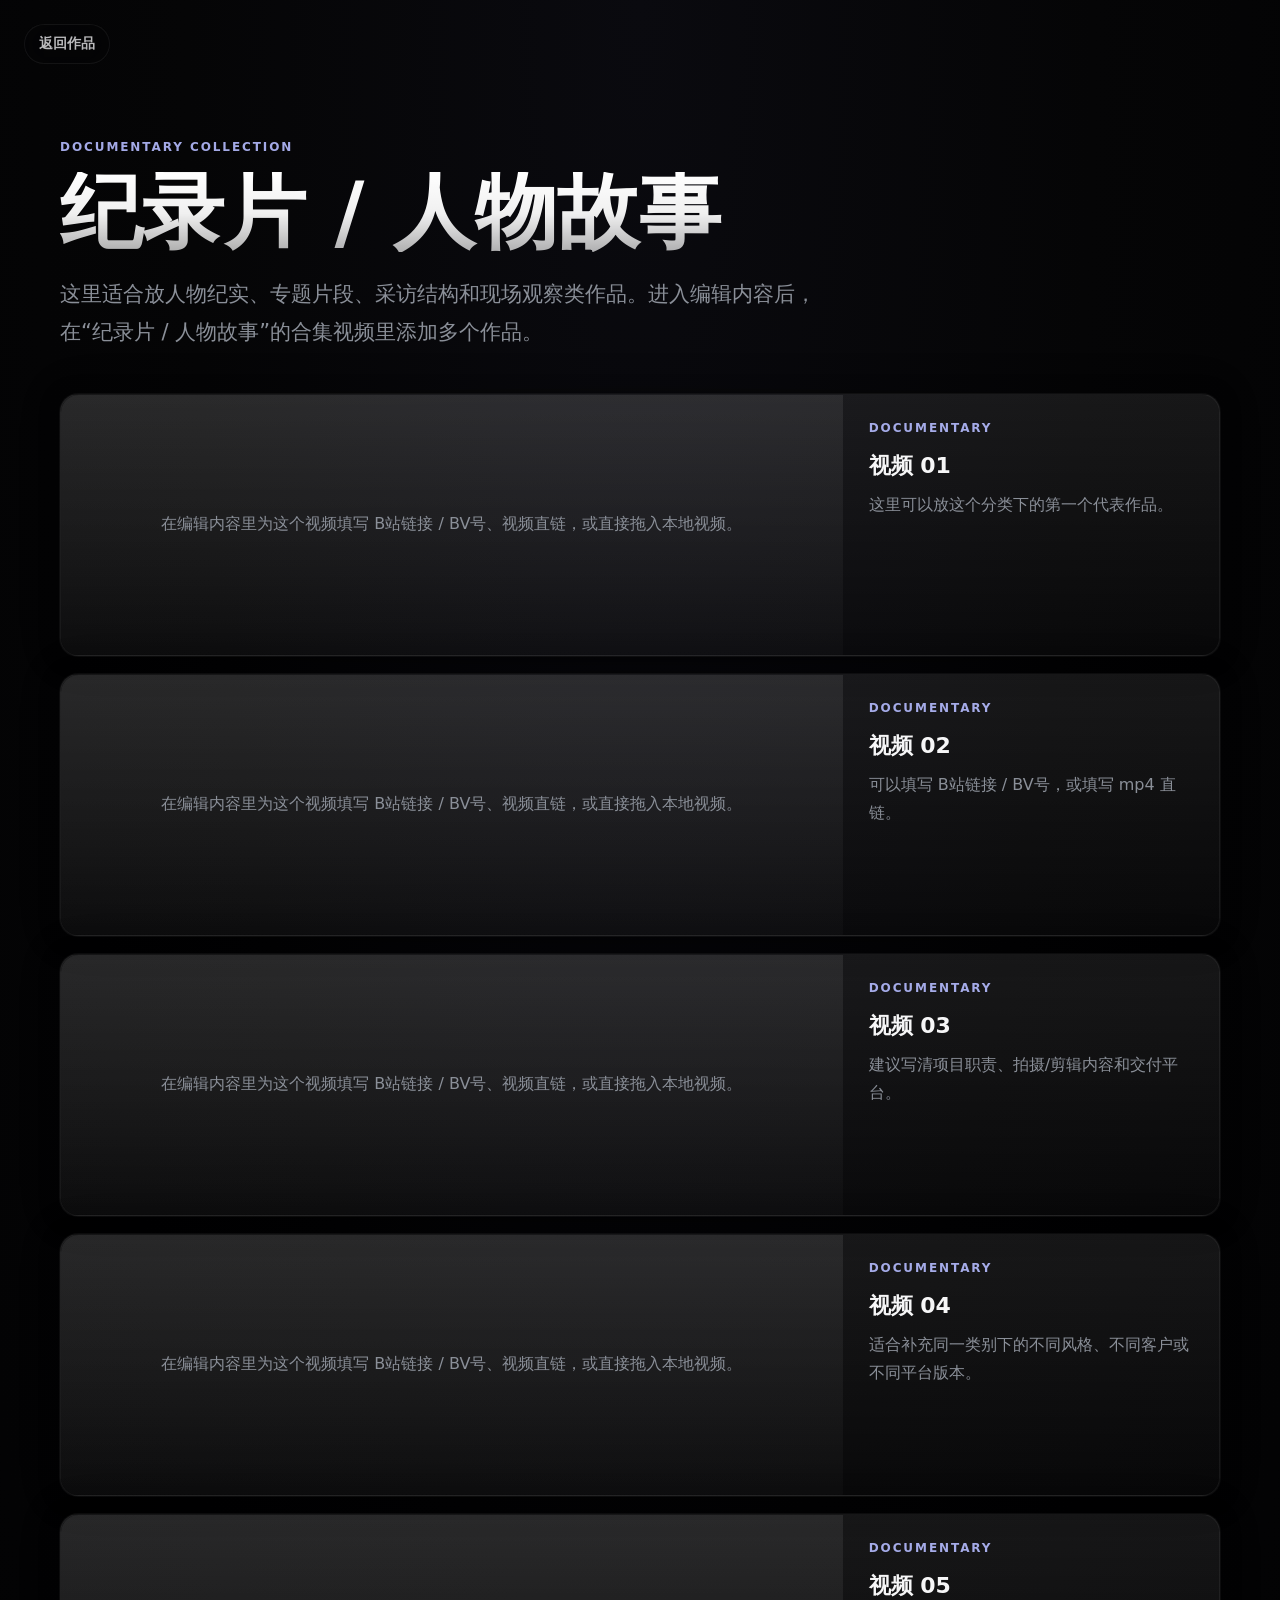
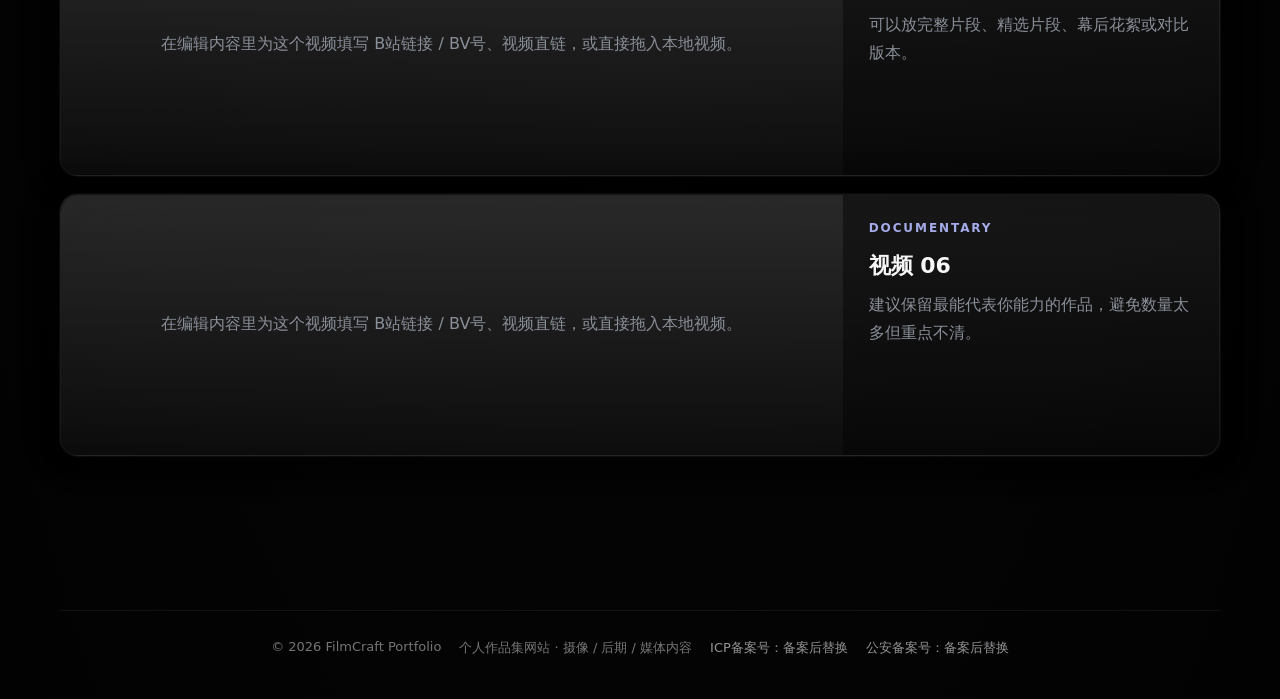
==== projects/documentary.html @ 4ff539c5 "Prepare portfolio for GitHub Pages" ====
<!doctype html>
<html lang="zh-CN">
  <head>
    <meta charset="UTF-8" />
    <meta name="viewport" content="width=device-width, initial-scale=1.0" />
    <title>纪录片 / 人物故事 | FilmCraft Portfolio</title>
    <link rel="stylesheet" href="../styles.css" />
  </head>
  <body>
    <main class="project-page" data-collection-index="1">
      <a class="back-link" href="../index.html#work">返回作品</a>
      <section class="section project-collection">
        <p class="eyebrow">Documentary Collection</p>
        <h1><span class="title-line">纪录片 / 人物故事</span></h1>
        <p class="collection-lead">这里适合放人物纪实、专题片段、采访结构和现场观察类作品。进入编辑内容后，在“纪录片 / 人物故事”的合集视频里添加多个作品。</p>
        <div class="collection-video-list" data-collection-videos></div>
      </section>
    </main>
    <footer class="footer site-footer">
      <span>&copy; 2026 FilmCraft Portfolio</span>
      <span>个人作品集网站 · 摄像 / 后期 / 媒体内容</span>
      <a href="https://beian.miit.gov.cn/" target="_blank" rel="noopener">ICP备案号：备案后替换</a>
      <a href="https://beian.mps.gov.cn/" target="_blank" rel="noopener">公安备案号：备案后替换</a>
    </footer>
    <script src="../script.js"></script>
  </body>
</html>
---- styles.css ----
:root {
  --bg-deep: #020203;
  --bg-base: #050506;
  --bg-elevated: #0a0a0c;
  --surface: rgba(255, 255, 255, 0.05);
  --surface-hover: rgba(255, 255, 255, 0.08);
  --fg: #ededf0;
  --muted: #8a8f98;
  --subtle: rgba(255, 255, 255, 0.62);
  --accent: #5e6ad2;
  --accent-bright: #6872d9;
  --accent-glow: rgba(94, 106, 210, 0.3);
  --border: rgba(255, 255, 255, 0.06);
  --border-hover: rgba(255, 255, 255, 0.1);
  --ease-out: cubic-bezier(0.16, 1, 0.3, 1);
  color-scheme: dark;
}

* {
  box-sizing: border-box;
}

html {
  scroll-behavior: smooth;
}

body {
  min-height: 100vh;
  margin: 0;
  overflow-x: hidden;
  background: radial-gradient(ellipse at top, #0a0a0f 0%, var(--bg-base) 50%, var(--bg-deep) 100%);
  color: var(--fg);
  font-family: Inter, "Noto Sans SC", system-ui, -apple-system, BlinkMacSystemFont, sans-serif;
}

a {
  color: inherit;
  text-decoration: none;
}

button,
a {
  -webkit-tap-highlight-color: transparent;
}

:focus-visible {
  outline: 2px solid rgba(94, 106, 210, 0.78);
  outline-offset: 4px;
}

.site-bg {
  position: fixed;
  inset: 0;
  z-index: -3;
  overflow: hidden;
  pointer-events: none;
}

.ambient {
  position: absolute;
  border-radius: 999px;
  filter: blur(130px);
  opacity: 0.72;
  animation: float 9s ease-in-out infinite;
}

.ambient-primary {
  top: -420px;
  left: 50%;
  width: 900px;
  height: 1300px;
  transform: translateX(-50%);
  background: rgba(94, 106, 210, 0.25);
}

.ambient-left {
  top: 20%;
  left: -320px;
  width: 640px;
  height: 820px;
  background: rgba(151, 94, 210, 0.14);
  animation-duration: 10s;
}

.ambient-right {
  top: 18%;
  right: -260px;
  width: 560px;
  height: 760px;
  background: rgba(64, 128, 255, 0.12);
  animation-delay: -3s;
}

.ambient-bottom {
  right: 14%;
  bottom: -340px;
  width: 720px;
  height: 540px;
  background: rgba(94, 106, 210, 0.1);
  animation-duration: 8s;
}

.grid-overlay {
  position: absolute;
  inset: 0;
  background-image:
    linear-gradient(rgba(255, 255, 255, 0.05) 1px, transparent 1px),
    linear-gradient(90deg, rgba(255, 255, 255, 0.05) 1px, transparent 1px);
  background-size: 64px 64px;
  opacity: 0.025;
}

.noise-overlay {
  position: absolute;
  inset: 0;
  opacity: 0.04;
  background-image: url("data:image/svg+xml,%3Csvg viewBox='0 0 120 120' xmlns='http://www.w3.org/2000/svg'%3E%3Cfilter id='n'%3E%3CfeTurbulence type='fractalNoise' baseFrequency='.9' numOctaves='3' stitchTiles='stitch'/%3E%3C/filter%3E%3Crect width='120' height='120' filter='url(%23n)' opacity='.5'/%3E%3C/svg%3E");
}

.nav-shell {
  position: sticky;
  top: 0;
  z-index: 20;
  border-bottom: 1px solid rgba(255, 255, 255, 0.06);
  background: rgba(5, 5, 6, 0.72);
  backdrop-filter: blur(22px);
}

.nav {
  display: flex;
  align-items: center;
  justify-content: space-between;
  width: min(1160px, calc(100% - 40px));
  height: 72px;
  margin: 0 auto;
}

.brand,
.nav-links {
  display: flex;
  align-items: center;
}

.brand {
  gap: 10px;
  font-weight: 700;
  letter-spacing: 0;
  overflow-wrap: break-word;
}

.brand-mark {
  width: 22px;
  height: 22px;
  border-radius: 7px;
  background:
    linear-gradient(135deg, rgba(255, 255, 255, 0.95), rgba(255, 255, 255, 0.2)),
    radial-gradient(circle at 70% 30%, var(--accent), transparent 55%);
  box-shadow: 0 0 24px rgba(94, 106, 210, 0.55), inset 0 1px 0 rgba(255, 255, 255, 0.45);
}

.nav-links {
  gap: 4px;
}

.nav-links a {
  border-radius: 8px;
  padding: 9px 13px;
  color: var(--subtle);
  font-size: 14px;
  transition: color 220ms var(--ease-out), background 220ms var(--ease-out);
}

.nav-links a:hover {
  background: rgba(255, 255, 255, 0.05);
  color: var(--fg);
}

.nav-links .nav-cta {
  margin-left: 8px;
  background: rgba(255, 255, 255, 0.07);
  box-shadow: inset 0 1px 0 rgba(255, 255, 255, 0.08);
  color: var(--fg);
}

.nav-toggle {
  display: none;
  width: 40px;
  height: 40px;
  border: 0;
  border-radius: 10px;
  background: rgba(255, 255, 255, 0.06);
  cursor: pointer;
}

.nav-toggle span {
  display: block;
  width: 18px;
  height: 2px;
  margin: 5px auto;
  border-radius: 99px;
  background: var(--fg);
  transition: transform 220ms var(--ease-out), opacity 220ms var(--ease-out);
}

.nav-toggle.is-open span:first-child {
  transform: translateY(3.5px) rotate(45deg);
}

.nav-toggle.is-open span:last-child {
  transform: translateY(-3.5px) rotate(-45deg);
}

.section {
  width: min(1160px, calc(100% - 40px));
  margin: 0 auto;
  padding: 112px 0;
}

.hero {
  position: relative;
  display: grid;
  grid-template-columns: minmax(0, 0.92fr) minmax(340px, 0.72fr);
  align-items: center;
  min-height: calc(100vh - 72px);
  gap: clamp(34px, 6vw, 78px);
  padding-top: 72px;
}

.hero > * {
  min-width: 0;
}

.eyebrow,
.card-kicker {
  margin: 0 0 18px;
  color: rgba(181, 187, 255, 0.9);
  font-size: 12px;
  font-weight: 700;
  letter-spacing: 0.16em;
  text-transform: uppercase;
}

h1,
h2,
h3,
p {
  margin-top: 0;
}

h1 {
  max-width: 680px;
  margin-bottom: 16px;
  background: linear-gradient(to bottom, #fff, rgba(255, 255, 255, 0.94) 52%, rgba(255, 255, 255, 0.68));
  -webkit-background-clip: text;
  background-clip: text;
  color: transparent;
  font-size: clamp(54px, 6.4vw, 88px);
  font-weight: 700;
  line-height: 0.98;
  letter-spacing: 0;
}

h1 .title-line {
  display: block;
  white-space: nowrap;
}

h1 .title-accent {
  display: block;
  background: linear-gradient(90deg, #8f98ff, #f4f5ff, #6872d9, #8f98ff);
  background-size: 200% 100%;
  -webkit-background-clip: text;
  background-clip: text;
  color: transparent;
  animation: shimmer 6s linear infinite;
}

h2 {
  margin-bottom: 0;
  background: linear-gradient(to bottom, #fff, rgba(255, 255, 255, 0.72));
  -webkit-background-clip: text;
  background-clip: text;
  color: transparent;
  font-size: clamp(34px, 5vw, 58px);
  font-weight: 700;
  line-height: 1.08;
  letter-spacing: 0;
}

h3 {
  margin-bottom: 12px;
  color: #f6f6f7;
  font-size: 22px;
  line-height: 1.2;
  letter-spacing: 0;
}

.hero-lead {
  max-width: 620px;
  margin-bottom: 24px;
  color: var(--muted);
  font-size: clamp(16px, 1.6vw, 18px);
  line-height: 1.85;
}

.hero-profile {
  position: relative;
  grid-column: 1;
  grid-row: 1;
  z-index: 2;
  max-width: 520px;
  border-left: 1px solid rgba(255, 255, 255, 0.16);
  padding: 22px 0 22px 26px;
}

.hero-profile::before {
  position: absolute;
  top: 0;
  left: -1px;
  width: 1px;
  height: 92px;
  background: linear-gradient(to bottom, rgba(255, 191, 132, 0.8), rgba(94, 106, 210, 0));
  content: "";
}

.role-line {
  max-width: 460px;
  margin-bottom: 24px;
  color: rgba(237, 237, 240, 0.7);
  font-size: clamp(17px, 1.55vw, 21px);
  font-weight: 500;
  line-height: 1.55;
}

.profile-meta {
  display: grid;
  max-width: 500px;
  margin-bottom: 26px;
  border-top: 1px solid rgba(255, 255, 255, 0.07);
  border-bottom: 1px solid rgba(255, 255, 255, 0.07);
  background: linear-gradient(90deg, rgba(5, 5, 6, 0.34), rgba(5, 5, 6, 0.06));
  backdrop-filter: blur(10px);
}

.profile-meta span {
  display: grid;
  grid-template-columns: 76px minmax(0, 1fr);
  gap: 16px;
  padding: 11px 0;
  color: rgba(237, 237, 240, 0.72);
  font-size: 13px;
  line-height: 1.55;
}

.profile-meta strong {
  color: rgba(255, 255, 255, 0.92);
  font-weight: 700;
}

.profile-meta span + span {
  border-top: 1px solid rgba(255, 255, 255, 0.045);
}

.hero-actions,
.contact-actions {
  display: flex;
  flex-wrap: wrap;
  gap: 14px;
}

.button {
  display: inline-flex;
  align-items: center;
  justify-content: center;
  min-height: 46px;
  border-radius: 8px;
  padding: 0 18px;
  font-weight: 700;
  transition: transform 220ms var(--ease-out), background 220ms var(--ease-out), box-shadow 220ms var(--ease-out);
}

.button:hover {
  transform: translateY(-2px);
}

.button:active {
  transform: scale(0.98);
}

.button-primary {
  background: var(--accent);
  color: #fff;
  box-shadow:
    0 0 0 1px rgba(94, 106, 210, 0.5),
    0 4px 12px rgba(94, 106, 210, 0.3),
    inset 0 1px 0 rgba(255, 255, 255, 0.22);
}

.button-primary:hover {
  background: var(--accent-bright);
  box-shadow:
    0 0 0 1px rgba(94, 106, 210, 0.6),
    0 8px 22px rgba(94, 106, 210, 0.4),
    inset 0 1px 0 rgba(255, 255, 255, 0.24);
}

.button-secondary {
  background: rgba(255, 255, 255, 0.055);
  color: var(--fg);
  box-shadow:
    0 0 0 1px rgba(255, 255, 255, 0.07),
    inset 0 1px 0 rgba(255, 255, 255, 0.08);
}

.button-secondary:hover {
  background: rgba(255, 255, 255, 0.085);
}

.hero-photo-bg {
  position: relative;
  grid-column: 2;
  grid-row: 1;
  z-index: 1;
  width: min(100%, 500px);
  justify-self: end;
  opacity: 1;
}

.hero-photo-bg::before {
  position: absolute;
  inset: -14%;
  z-index: -1;
  background:
    radial-gradient(circle at 64% 32%, rgba(255, 190, 126, 0.18), transparent 25%),
    radial-gradient(circle at 42% 68%, rgba(94, 106, 210, 0.18), transparent 30%);
  content: "";
  filter: blur(14px);
}

.hero-photo-bg::after {
  position: absolute;
  inset: 14px;
  z-index: 2;
  border: 1px solid rgba(255, 255, 255, 0.08);
  border-radius: 18px;
  background: linear-gradient(180deg, rgba(255, 255, 255, 0.055), transparent 36%, rgba(0, 0, 0, 0.16));
  opacity: 0.7;
  content: "";
  pointer-events: none;
}

.hero-photo-placeholder {
  position: relative;
  aspect-ratio: 4 / 5;
  overflow: hidden;
  border: 1px solid rgba(255, 255, 255, 0.065);
  border-radius: 24px;
  background: #060607;
  filter: saturate(0.9) contrast(1.06) brightness(0.88);
  box-shadow:
    0 0 0 1px rgba(255, 255, 255, 0.035),
    0 28px 80px rgba(0, 0, 0, 0.48),
    0 0 70px rgba(94, 106, 210, 0.08);
}

.hero-photo-placeholder img {
  width: 100%;
  height: 100%;
  object-fit: cover;
  object-position: 56% 42%;
  transform: scale(1.04);
}

.hero-photo-placeholder::after {
  position: absolute;
  inset: 0;
  background:
    linear-gradient(180deg, rgba(2, 2, 3, 0.06), transparent 42%, rgba(2, 2, 3, 0.52)),
    linear-gradient(90deg, rgba(2, 2, 3, 0.34), transparent 26%, transparent 72%, rgba(2, 2, 3, 0.22)),
    radial-gradient(circle at 68% 20%, rgba(255, 190, 126, 0.16), transparent 17%);
  content: "";
  pointer-events: none;
}

.spotlight-card {
  position: relative;
  overflow: hidden;
  border: 1px solid var(--border);
  background: linear-gradient(to bottom, rgba(255, 255, 255, 0.08), rgba(255, 255, 255, 0.02));
  box-shadow:
    0 0 0 1px rgba(255, 255, 255, 0.045),
    0 2px 20px rgba(0, 0, 0, 0.4),
    0 0 40px rgba(0, 0, 0, 0.22);
  transition: transform 260ms var(--ease-out), border-color 260ms var(--ease-out), box-shadow 260ms var(--ease-out);
}

.spotlight-card::before {
  position: absolute;
  inset: 0;
  z-index: 1;
  background: radial-gradient(300px circle at var(--mx, 50%) var(--my, 50%), rgba(94, 106, 210, 0.15), transparent 58%);
  content: "";
  opacity: 0;
  transition: opacity 220ms var(--ease-out);
  pointer-events: none;
}

.spotlight-card:hover {
  border-color: var(--border-hover);
  box-shadow:
    0 0 0 1px rgba(255, 255, 255, 0.08),
    0 8px 40px rgba(0, 0, 0, 0.5),
    0 0 80px rgba(94, 106, 210, 0.1);
  transform: translateY(-4px);
}

.spotlight-card:hover::before {
  opacity: 1;
}

.intro-band {
  border-top: 1px solid var(--border);
  border-bottom: 1px solid var(--border);
  padding: 44px 0;
}

.intro-band p {
  max-width: 980px;
  margin: 0 auto;
  color: rgba(237, 237, 240, 0.84);
  font-size: clamp(18px, 3vw, 28px);
  line-height: 1.55;
  text-align: center;
}

.section-heading {
  max-width: 720px;
  margin-bottom: 34px;
}

.section-lead {
  max-width: 680px;
  margin: 18px 0 0;
  color: var(--muted);
  font-size: 16px;
  line-height: 1.75;
}

.video-grid {
  display: grid;
  grid-template-columns: repeat(2, minmax(0, 1fr));
  gap: 18px;
  align-items: start;
}

.video-card,
.skill-card,
.resume-card,
.tool-card,
.contact-card {
  border-radius: 16px;
}

.video-card {
  position: relative;
  display: block;
  flex-direction: column;
  grid-column: auto;
  aspect-ratio: 16 / 9;
  min-height: 0;
  isolation: isolate;
  overflow: hidden;
  border-radius: 14px;
}

.video-large {
  grid-column: auto;
  min-height: 0;
}

.video-large .video-window {
  min-height: 0;
}

.video-wide {
  grid-column: auto;
  min-height: 0;
}

.video-window {
  position: absolute;
  inset: 0;
  z-index: 1;
  display: block;
  width: 100%;
  height: 100%;
  min-height: 0;
  flex: 1;
  overflow: hidden;
  border: 0;
  border-radius: inherit;
  background-color: #050506;
  background-position: center;
  background-size: cover;
  cursor: pointer;
}

.video-window.has-cover {
  background-position: center center !important;
  background-repeat: no-repeat !important;
  background-size: contain !important;
}

.cover-image {
  position: absolute;
  inset: 0;
  z-index: 0;
  width: 100%;
  height: 100%;
  pointer-events: none;
  transform-origin: center;
  transition: transform 180ms var(--ease-out), object-position 180ms var(--ease-out);
}

.video-window::before {
  position: absolute;
  inset: 0;
  z-index: 2;
  border: 1px solid rgba(255, 255, 255, 0.08);
  border-radius: inherit;
  background:
    linear-gradient(180deg, rgba(255, 255, 255, 0.13), transparent 22%);
  content: "";
  opacity: 0.54;
  pointer-events: none;
  transition: opacity 240ms var(--ease-out), transform 240ms var(--ease-out);
}

.video-window:focus-visible {
  outline: 2px solid rgba(94, 106, 210, 0.78);
  outline-offset: -4px;
}

.video-wide .video-window {
  min-width: 0;
  min-height: 0;
  border-radius: 15px;
}

.video-window video {
  position: absolute;
  inset: 0;
  z-index: 1;
  width: 100%;
  height: 100%;
  object-fit: cover;
  opacity: 0;
  transition: opacity 260ms var(--ease-out), transform 400ms var(--ease-out);
}

.card-bili {
  position: absolute;
  inset: 0;
  z-index: 1;
  width: 100%;
  height: 100%;
  border: 0;
  background: #020203;
  pointer-events: none;
}

.video-window.has-bili::after {
  background:
    linear-gradient(180deg, rgba(0, 0, 0, 0.04) 0%, rgba(0, 0, 0, 0.26) 44%, rgba(0, 0, 0, 0.78) 100%),
    radial-gradient(circle at 52% 42%, rgba(255, 255, 255, 0.1), transparent 22%);
}

.video-card.is-playing .video-window video,
.video-card:hover .video-window video {
  opacity: 1;
}

.video-card:hover .video-window video {
  transform: scale(1.02);
}

.video-window::after {
  position: absolute;
  inset: 0;
  background:
    radial-gradient(circle at 50% 50%, transparent 0 48%, rgba(2, 2, 3, 0.38) 100%),
    linear-gradient(180deg, rgba(0, 0, 0, 0.03) 0%, rgba(0, 0, 0, 0.18) 42%, rgba(0, 0, 0, 0.82) 100%),
    radial-gradient(circle at 50% 36%, rgba(255, 255, 255, 0.12), transparent 24%);
  content: "";
  pointer-events: none;
}

.cover-layer {
  position: absolute;
  inset: 0;
  z-index: 2;
  background:
    linear-gradient(135deg, rgba(255, 255, 255, 0.08) 0 1px, transparent 1px 18%),
    radial-gradient(circle at 30% 20%, rgba(255, 255, 255, 0.12), transparent 16%),
    linear-gradient(180deg, rgba(2, 2, 3, 0.14), rgba(2, 2, 3, 0.08) 45%, rgba(2, 2, 3, 0.34));
  opacity: 0.58;
  mix-blend-mode: screen;
  pointer-events: none;
  transition: opacity 260ms var(--ease-out);
}

.cover-layer::before {
  position: absolute;
  top: 50%;
  left: 50%;
  width: 58px;
  height: 58px;
  border: 1px solid rgba(255, 255, 255, 0.18);
  border-radius: 999px;
  background:
    linear-gradient(180deg, rgba(255, 255, 255, 0.12), rgba(255, 255, 255, 0.035)),
    rgba(0, 0, 0, 0.2);
  box-shadow:
    0 0 0 1px rgba(0, 0, 0, 0.28),
    0 18px 52px rgba(0, 0, 0, 0.34);
  content: "";
  transform: translate(-50%, -50%);
}

.cover-layer::after {
  position: absolute;
  top: 50%;
  left: 50%;
  width: 0;
  height: 0;
  border-top: 10px solid transparent;
  border-bottom: 10px solid transparent;
  border-left: 16px solid rgba(255, 255, 255, 0.86);
  content: "";
  transform: translate(-36%, -50%);
}

.video-card:hover .cover-layer,
.video-card.is-playing .cover-layer,
.video-window.has-bili .cover-layer {
  opacity: 0.28;
}

.video-card:hover .video-window::before {
  opacity: 0.9;
  transform: scale(0.992);
}

.play-badge,
.frame-label,
.window-cta {
  position: absolute;
  z-index: 3;
  border-radius: 999px;
  background: rgba(0, 0, 0, 0.38);
  color: rgba(255, 255, 255, 0.82);
  font-size: 12px;
  font-weight: 700;
}

.play-badge {
  top: 18px;
  left: 18px;
  padding: 7px 10px;
  background: rgba(5, 5, 6, 0.46);
  color: rgba(255, 255, 255, 0.72);
  box-shadow: 0 0 0 1px rgba(255, 255, 255, 0.09);
  backdrop-filter: blur(14px);
}

.frame-label {
  display: none;
  top: 18px;
  right: 18px;
  padding: 8px 11px;
  color: rgba(237, 237, 240, 0.68);
  font-family: ui-monospace, SFMono-Regular, Menlo, Consolas, monospace;
  font-size: 11px;
  letter-spacing: 0.04em;
  box-shadow: 0 0 0 1px rgba(255, 255, 255, 0.08);
}

.window-cta {
  right: 18px;
  bottom: 18px;
  padding: 8px 12px;
  background: rgba(94, 106, 210, 0.72);
  color: #fff;
  opacity: 0;
  transform: translateY(8px);
  box-shadow:
    0 0 0 1px rgba(255, 255, 255, 0.12),
    0 10px 28px rgba(94, 106, 210, 0.28);
  transition: opacity 220ms var(--ease-out), transform 220ms var(--ease-out), background 220ms var(--ease-out);
}

.video-card:hover .window-cta,
.video-window:focus-visible .window-cta {
  opacity: 1;
  transform: translateY(0);
}

.video-card:hover .play-badge {
  background: rgba(94, 106, 210, 0.72);
  color: #fff;
}

.poster-1 {
  background:
    linear-gradient(135deg, transparent 0 46%, rgba(255, 255, 255, 0.08) 46% 47%, transparent 47%),
    radial-gradient(circle at 70% 25%, rgba(255, 255, 255, 0.48), transparent 9%),
    radial-gradient(circle at 54% 46%, rgba(94, 106, 210, 0.55), transparent 22%),
    linear-gradient(135deg, #1a1b24, #060607 60%, #222035);
}

.poster-2 {
  background:
    linear-gradient(90deg, rgba(255, 255, 255, 0.11) 0 1px, transparent 1px 20%),
    radial-gradient(circle at 46% 26%, rgba(255, 255, 255, 0.38), transparent 14%),
    linear-gradient(145deg, #0d0e12, #1c1530);
}

.poster-3 {
  background:
    radial-gradient(circle at 50% 30%, rgba(237, 237, 240, 0.32), transparent 13%),
    linear-gradient(120deg, rgba(94, 106, 210, 0.38), transparent 46%),
    linear-gradient(145deg, #14141a, #070708);
}

.poster-4 {
  background:
    repeating-linear-gradient(90deg, rgba(255, 255, 255, 0.11) 0 1px, transparent 1px 34px),
    radial-gradient(circle at 72% 42%, rgba(94, 106, 210, 0.38), transparent 18%),
    linear-gradient(120deg, #101118, #08080a);
}

.poster-5 {
  background:
    radial-gradient(circle at 32% 30%, rgba(237, 237, 240, 0.24), transparent 13%),
    radial-gradient(circle at 72% 52%, rgba(94, 106, 210, 0.36), transparent 18%),
    linear-gradient(120deg, #161824, #070708);
}

.poster-6 {
  background:
    linear-gradient(90deg, rgba(255, 255, 255, 0.09) 0 1px, transparent 1px 28%),
    radial-gradient(circle at 38% 38%, rgba(255, 255, 255, 0.2), transparent 14%),
    linear-gradient(145deg, #101018, #18122a);
}

.card-content {
  position: absolute;
  right: 0;
  bottom: 0;
  left: 0;
  z-index: 4;
  display: grid;
  grid-template-columns: minmax(0, 1fr) auto;
  align-items: end;
  gap: 8px 14px;
  padding: 20px;
  pointer-events: none;
}

.video-card .card-content {
  background:
    linear-gradient(180deg, transparent, rgba(2, 2, 3, 0.5) 34%, rgba(2, 2, 3, 0.9)),
    radial-gradient(circle at 16% 100%, rgba(94, 106, 210, 0.12), transparent 36%);
}

.category-link {
  display: inline-flex;
  align-items: center;
  justify-content: center;
  grid-column: 2;
  grid-row: 2 / span 2;
  align-self: end;
  width: fit-content;
  min-height: 38px;
  margin: 0;
  border: 1px solid rgba(137, 146, 255, 0.58);
  border-radius: 12px;
  padding: 0 14px;
  background:
    linear-gradient(180deg, rgba(116, 126, 232, 0.96), rgba(94, 106, 210, 0.82)),
    rgba(94, 106, 210, 0.9);
  color: #fff;
  font-size: 12px;
  font-weight: 700;
  pointer-events: auto;
  box-shadow:
    0 0 0 1px rgba(255, 255, 255, 0.1),
    0 12px 30px rgba(94, 106, 210, 0.3),
    inset 0 1px 0 rgba(255, 255, 255, 0.18);
  transition: transform 220ms var(--ease-out), background 220ms var(--ease-out), border-color 220ms var(--ease-out), box-shadow 220ms var(--ease-out);
}

.category-link::after {
  margin-left: 10px;
  content: "→";
  font-size: 15px;
  transition: transform 220ms var(--ease-out);
}

.category-link:hover {
  border-color: rgba(190, 196, 255, 0.78);
  background:
    linear-gradient(180deg, rgba(126, 136, 246, 1), rgba(104, 114, 217, 0.94)),
    rgba(104, 114, 217, 0.95);
  box-shadow:
    0 0 0 1px rgba(255, 255, 255, 0.12),
    0 16px 38px rgba(94, 106, 210, 0.42),
    0 0 34px rgba(94, 106, 210, 0.28),
    inset 0 1px 0 rgba(255, 255, 255, 0.22);
  transform: translateY(-3px);
}

.category-link:hover::after {
  transform: translateX(3px);
}

.card-content p:not(.card-kicker),
.skill-card p,
.process-step p,
.contact-card p,
.resume-card p {
  color: var(--muted);
  line-height: 1.75;
}

.video-card .card-kicker {
  grid-column: 1 / -1;
  margin-bottom: 6px;
  opacity: 0.74;
}

.video-card h3 {
  grid-column: 1;
  margin-bottom: 8px;
  font-size: clamp(18px, 1.9vw, 27px);
}

.video-card .card-content p:last-child {
  grid-column: 1;
  margin-bottom: 0;
  max-width: 620px;
  font-size: 12px;
  line-height: 1.5;
}

.video-card:not(.video-large) .card-content p:last-child {
  display: -webkit-box;
  overflow: hidden;
  -webkit-box-orient: vertical;
  -webkit-line-clamp: 1;
}

.video-large .card-content p:last-child,
.video-wide .card-content p:last-child {
  -webkit-line-clamp: 2;
}

.skill-grid {
  display: grid;
  grid-template-columns: repeat(4, 1fr);
  gap: 16px;
}

.skill-card {
  padding: 26px;
}

.icon {
  display: inline-flex;
  align-items: center;
  justify-content: center;
  width: 42px;
  height: 42px;
  margin-bottom: 22px;
  border: 1px solid rgba(255, 255, 255, 0.1);
  border-radius: 12px;
  background: rgba(255, 255, 255, 0.05);
  color: #c8cdff;
  font-size: 24px;
  box-shadow: inset 0 1px 0 rgba(255, 255, 255, 0.08);
}

.process {
  border-top: 1px solid var(--border);
  border-bottom: 1px solid var(--border);
}

.process-line {
  display: grid;
  grid-template-columns: repeat(4, 1fr);
  gap: 16px;
}

.process-step {
  position: relative;
  padding: 24px 0 0;
}

.process-step::before {
  position: absolute;
  top: 0;
  left: 0;
  width: 100%;
  height: 1px;
  background: linear-gradient(90deg, rgba(94, 106, 210, 0.85), rgba(255, 255, 255, 0.08));
  content: "";
}

.process-step span {
  display: block;
  margin-bottom: 20px;
  color: rgba(143, 152, 255, 0.9);
  font-family: ui-monospace, SFMono-Regular, Menlo, Consolas, monospace;
  font-size: 12px;
}

.experience-grid {
  display: grid;
  grid-template-columns: 1.2fr 0.8fr;
  gap: 16px;
}

.resume-card,
.tool-card,
.contact-card {
  padding: 30px;
}

.experience-list {
  display: grid;
  gap: 14px;
}

.experience-item {
  display: grid;
  grid-template-columns: 112px minmax(0, 1fr);
  gap: 18px;
  border: 1px solid rgba(255, 255, 255, 0.06);
  border-radius: 12px;
  padding: 16px;
  background:
    linear-gradient(135deg, rgba(255, 255, 255, 0.055), rgba(255, 255, 255, 0.018)),
    radial-gradient(circle at 18% 0%, rgba(94, 106, 210, 0.12), transparent 34%);
}

.experience-time {
  padding-top: 2px;
  color: #c8cdff;
  font-family: ui-monospace, SFMono-Regular, Menlo, Consolas, monospace;
  font-size: 12px;
  font-weight: 700;
  line-height: 1.45;
}

.experience-detail {
  min-width: 0;
}

.experience-head {
  display: flex;
  flex-wrap: wrap;
  align-items: baseline;
  gap: 8px 12px;
  margin-bottom: 8px;
}

.experience-head strong {
  color: rgba(255, 255, 255, 0.94);
  font-size: 17px;
}

.experience-head span {
  color: rgba(237, 237, 240, 0.66);
  font-size: 13px;
}

.experience-detail p {
  margin-bottom: 12px;
  font-size: 14px;
}

.experience-tags {
  display: flex;
  flex-wrap: wrap;
  gap: 8px;
}

.experience-tags span {
  border: 1px solid rgba(255, 255, 255, 0.08);
  border-radius: 999px;
  padding: 5px 9px;
  background: rgba(255, 255, 255, 0.045);
  color: rgba(237, 237, 240, 0.72);
  font-size: 12px;
}

.tool-tags {
  display: flex;
  flex-wrap: wrap;
  gap: 10px;
}

.tool-tags span {
  border: 1px solid rgba(94, 106, 210, 0.3);
  border-radius: 999px;
  padding: 8px 12px;
  background: rgba(94, 106, 210, 0.09);
  color: rgba(237, 237, 240, 0.86);
  font-size: 13px;
}

.contact-section {
  padding-top: 60px;
}

.contact-card {
  max-width: 920px;
  margin: 0 auto;
  text-align: center;
}

.contact-card h2 {
  margin-bottom: 22px;
}

.contact-card p {
  max-width: 700px;
  margin-right: auto;
  margin-bottom: 30px;
  margin-left: auto;
  font-size: 17px;
}

.contact-actions {
  justify-content: center;
}

.footer {
  display: flex;
  flex-wrap: wrap;
  justify-content: center;
  width: min(1160px, calc(100% - 40px));
  margin: 0 auto;
  border-top: 1px solid var(--border);
  padding: 28px 0 42px;
  color: rgba(255, 255, 255, 0.45);
  font-size: 13px;
  gap: 10px 18px;
  text-align: center;
}

.footer a {
  color: rgba(237, 237, 240, 0.62);
  text-decoration: none;
  transition: color 180ms var(--ease-out);
}

.footer a:hover {
  color: var(--fg);
}

.project-page {
  min-height: 100vh;
}

.back-link {
  position: fixed;
  top: 24px;
  left: 24px;
  z-index: 20;
  border: 1px solid var(--border);
  border-radius: 999px;
  padding: 10px 14px;
  background: rgba(5, 5, 6, 0.72);
  color: rgba(237, 237, 240, 0.78);
  font-size: 14px;
  font-weight: 700;
  backdrop-filter: blur(18px);
}

.back-link:hover {
  background: rgba(255, 255, 255, 0.07);
  color: var(--fg);
}

.project-collection {
  padding-top: 140px;
}

.project-collection h1 {
  margin-bottom: 24px;
}

.collection-lead {
  max-width: 760px;
  margin-bottom: 42px;
  color: var(--muted);
  font-size: clamp(17px, 2vw, 21px);
  line-height: 1.8;
}

.collection-player {
  overflow: hidden;
  margin-bottom: 34px;
  border: 1px solid var(--border);
  border-radius: 18px;
  background: linear-gradient(to bottom, rgba(255, 255, 255, 0.08), rgba(255, 255, 255, 0.02));
  box-shadow:
    0 0 0 1px rgba(255, 255, 255, 0.045),
    0 18px 60px rgba(0, 0, 0, 0.42);
}

.collection-player iframe {
  display: block;
  width: 100%;
  aspect-ratio: 16 / 9;
  border: 0;
  background: #020203;
}

.collection-player-empty {
  display: grid;
  min-height: 260px;
  place-items: center;
  padding: 28px;
  color: var(--muted);
  text-align: center;
}

.collection-grid {
  display: grid;
  grid-template-columns: repeat(3, 1fr);
  gap: 16px;
}

.collection-video-list {
  display: grid;
  gap: 18px;
  margin-bottom: 42px;
}

.collection-work {
  display: grid;
  grid-template-columns: minmax(0, 1.35fr) minmax(260px, 0.65fr);
  gap: 0;
  border-radius: 18px;
}

.collection-work .collection-player {
  margin: 0;
  border: 0;
  border-radius: 18px 0 0 18px;
  box-shadow: none;
}

.collection-player video {
  display: block;
  width: 100%;
  aspect-ratio: 16 / 9;
  background: #020203;
  transform-origin: center;
}

.is-vertical-collection .collection-video-list {
  grid-template-columns: repeat(3, minmax(220px, 1fr));
  align-items: start;
  gap: 20px;
}

.is-vertical-collection .collection-work {
  display: flex;
  min-width: 0;
  max-width: 360px;
  flex-direction: column;
  justify-self: center;
}

.is-vertical-collection .collection-work .collection-player {
  width: 100%;
  aspect-ratio: 9 / 16;
  border-radius: 18px 18px 0 0;
}

.is-vertical-collection .collection-player iframe,
.is-vertical-collection .collection-player video {
  width: 100%;
  height: 100%;
  aspect-ratio: 9 / 16;
  object-fit: cover;
}

.is-vertical-collection .collection-work-copy {
  padding: 20px;
}

.collection-work-copy {
  padding: 26px;
}

.collection-work-copy p:not(.card-kicker) {
  color: var(--muted);
  line-height: 1.75;
}

.collection-item {
  padding: 12px;
}

.collection-video {
  min-height: 210px;
  margin-bottom: 20px;
  border-radius: 12px;
  background-size: cover;
}

.collection-item h3,
.collection-item p {
  padding: 0 8px;
}

.collection-item p {
  color: var(--muted);
  line-height: 1.75;
}

.video-modal[hidden] {
  display: none;
}

.video-modal {
  position: fixed;
  inset: 0;
  z-index: 50;
  display: grid;
  place-items: center;
  padding: 24px;
}

.modal-backdrop {
  position: absolute;
  inset: 0;
  border: 0;
  background: rgba(2, 2, 3, 0.78);
  backdrop-filter: blur(18px);
  cursor: pointer;
}

.modal-panel {
  position: relative;
  z-index: 1;
  width: min(1040px, 100%);
  overflow: hidden;
  border: 1px solid var(--border-hover);
  border-radius: 18px;
  background: #050506;
  box-shadow:
    0 0 0 1px rgba(255, 255, 255, 0.06),
    0 30px 120px rgba(0, 0, 0, 0.7),
    0 0 80px rgba(94, 106, 210, 0.12);
}

.modal-panel video {
  display: block;
  width: 100%;
  max-height: 78vh;
  aspect-ratio: 16 / 9;
  background: #020203;
  object-fit: contain;
}

.modal-panel video[hidden] {
  display: none;
}

.modal-bili {
  display: block;
  width: calc(100% + 2px);
  aspect-ratio: 16 / 9;
  border: 0;
  background: #020203;
  transform: translateX(-1px);
}

.modal-bili[hidden] {
  display: none;
}

.modal-close {
  position: absolute;
  top: 12px;
  right: 12px;
  z-index: 2;
  width: 36px;
  height: 36px;
  border: 1px solid rgba(255, 255, 255, 0.12);
  border-radius: 999px;
  background: rgba(0, 0, 0, 0.5);
  color: var(--fg);
  cursor: pointer;
  font-size: 22px;
  line-height: 1;
}

.editor-launcher {
  position: fixed;
  right: 22px;
  bottom: 22px;
  z-index: 40;
  border: 1px solid rgba(94, 106, 210, 0.48);
  border-radius: 999px;
  padding: 12px 16px;
  background:
    linear-gradient(180deg, rgba(94, 106, 210, 0.28), rgba(94, 106, 210, 0.14)),
    rgba(5, 5, 6, 0.88);
  color: var(--fg);
  cursor: pointer;
  font-weight: 700;
  box-shadow:
    0 0 0 1px rgba(255, 255, 255, 0.06),
    0 14px 40px rgba(0, 0, 0, 0.42),
    0 0 40px rgba(94, 106, 210, 0.18);
  backdrop-filter: blur(18px);
}

.editor-modal[hidden] {
  display: none;
}

.editor-modal {
  position: fixed;
  inset: 0;
  z-index: 60;
  display: grid;
  place-items: center;
  padding: 22px;
}

.editor-backdrop {
  position: absolute;
  inset: 0;
  border: 0;
  background: rgba(2, 2, 3, 0.8);
  backdrop-filter: blur(18px);
}

.editor-panel {
  position: relative;
  z-index: 1;
  width: min(980px, 100%);
  max-height: min(86vh, 920px);
  overflow: auto;
  border: 1px solid var(--border-hover);
  border-radius: 18px;
  padding: 26px;
  background:
    radial-gradient(circle at 80% 0%, rgba(94, 106, 210, 0.16), transparent 36%),
    #08080a;
  box-shadow:
    0 0 0 1px rgba(255, 255, 255, 0.06),
    0 30px 120px rgba(0, 0, 0, 0.72);
}

.editor-head {
  display: flex;
  align-items: flex-start;
  justify-content: space-between;
  gap: 18px;
  margin-bottom: 18px;
}

.editor-head h2 {
  font-size: clamp(28px, 4vw, 42px);
}

.editor-form {
  display: grid;
  gap: 18px;
}

.editor-form fieldset {
  display: grid;
  grid-template-columns: repeat(2, minmax(0, 1fr));
  gap: 14px;
  margin: 0;
  border: 1px solid var(--border);
  border-radius: 14px;
  padding: 18px;
}

.editor-form legend {
  padding: 0 8px;
  color: rgba(237, 237, 240, 0.92);
  font-weight: 700;
}

.editor-form label {
  display: grid;
  gap: 8px;
  color: rgba(237, 237, 240, 0.78);
  font-size: 13px;
  font-weight: 700;
}

.editor-form input,
.editor-form textarea,
.editor-form select {
  width: 100%;
  border: 1px solid rgba(255, 255, 255, 0.1);
  border-radius: 9px;
  padding: 11px 12px;
  background: rgba(255, 255, 255, 0.055);
  color: var(--fg);
  font: inherit;
  outline: none;
}

.editor-form textarea {
  resize: vertical;
}

.editor-form input:focus,
.editor-form textarea:focus,
.editor-form select:focus {
  border-color: rgba(94, 106, 210, 0.72);
  box-shadow: 0 0 0 3px rgba(94, 106, 210, 0.18);
}

.full-field,
.editor-projects {
  grid-column: 1 / -1;
}

.editor-projects {
  display: grid;
  gap: 14px;
}

.editor-project {
  display: grid;
  grid-template-columns: repeat(2, minmax(0, 1fr));
  gap: 12px;
  border: 1px solid rgba(255, 255, 255, 0.06);
  border-radius: 12px;
  padding: 14px;
  background: rgba(255, 255, 255, 0.035);
}

.editor-project h3 {
  grid-column: 1 / -1;
  margin: 0;
  font-size: 18px;
}

.editor-collection-slots {
  display: grid;
  gap: 12px;
  border: 1px solid rgba(94, 106, 210, 0.18);
  border-radius: 12px;
  padding: 14px;
  background: rgba(94, 106, 210, 0.045);
}

.editor-collection-slots h4 {
  margin: 0;
  color: var(--fg);
}

.editor-collection-slot {
  display: grid;
  grid-template-columns: repeat(2, minmax(0, 1fr));
  gap: 10px;
  border-top: 1px solid rgba(255, 255, 255, 0.06);
  padding-top: 12px;
}

.editor-collection-slot > strong {
  grid-column: 1 / -1;
  color: rgba(218, 222, 255, 0.94);
}

.media-dropzone,
.video-dropzone {
  display: grid;
  gap: 8px;
  border: 1px dashed rgba(143, 152, 255, 0.45);
  border-radius: 12px;
  padding: 16px;
  background:
    linear-gradient(180deg, rgba(94, 106, 210, 0.1), rgba(255, 255, 255, 0.035)),
    rgba(255, 255, 255, 0.03);
  color: rgba(237, 237, 240, 0.82);
  cursor: pointer;
  transition: border-color 220ms var(--ease-out), background 220ms var(--ease-out), transform 220ms var(--ease-out);
}

.cover-dropzone {
  border-color: rgba(255, 192, 128, 0.44);
  background:
    linear-gradient(180deg, rgba(255, 173, 102, 0.1), rgba(255, 255, 255, 0.035)),
    rgba(255, 255, 255, 0.03);
}

.media-dropzone strong,
.video-dropzone strong {
  color: var(--fg);
}

.media-dropzone span,
.video-dropzone span {
  color: var(--muted);
  font-size: 13px;
  font-weight: 500;
}

.media-dropzone.is-dragover,
.media-dropzone.has-file,
.video-dropzone.is-dragover,
.video-dropzone.has-file {
  border-color: rgba(143, 152, 255, 0.9);
  background:
    linear-gradient(180deg, rgba(94, 106, 210, 0.2), rgba(255, 255, 255, 0.055)),
    rgba(255, 255, 255, 0.05);
  transform: translateY(-1px);
}

.cover-dropzone.is-dragover,
.cover-dropzone.has-file {
  border-color: rgba(255, 205, 150, 0.86);
  background:
    linear-gradient(180deg, rgba(255, 173, 102, 0.19), rgba(255, 255, 255, 0.055)),
    rgba(255, 255, 255, 0.05);
}

.cover-adjuster,
.collection-video-adjuster {
  display: grid;
  grid-template-columns: repeat(4, minmax(0, 1fr));
  gap: 12px;
  border: 1px solid rgba(255, 255, 255, 0.06);
  border-radius: 12px;
  padding: 14px;
  background: rgba(255, 255, 255, 0.028);
}

.cover-preview {
  position: relative;
  grid-column: 1 / -1;
  aspect-ratio: 16 / 9;
  overflow: hidden;
  border: 1px solid rgba(255, 255, 255, 0.08);
  border-radius: 10px;
  background:
    radial-gradient(circle at 50% 50%, rgba(255, 255, 255, 0.08), transparent 32%),
    #050506;
}

.cover-preview span {
  position: absolute;
  inset: 0;
  display: grid;
  place-items: center;
  color: rgba(237, 237, 240, 0.42);
  font-size: 12px;
  pointer-events: none;
}

.cover-preview.has-cover span {
  display: none;
}

.cover-adjuster label,
.collection-video-adjuster label {
  gap: 7px;
}

.cover-adjuster input[type="range"],
.collection-video-adjuster input[type="range"] {
  padding: 0;
  accent-color: #6872d9;
}

.editor-actions {
  display: flex;
  flex-wrap: wrap;
  gap: 12px;
}

.editor-note {
  margin: 0;
  color: var(--muted);
  font-size: 13px;
  line-height: 1.6;
}

.editor-status {
  min-height: 20px;
  margin: 0;
  color: rgba(181, 187, 255, 0.92);
  font-size: 13px;
  font-weight: 700;
}

.editor-status.is-error {
  color: #ff9a9a;
}

@media (max-width: 720px) {
  .editor-panel {
    padding: 18px;
  }

  .editor-form fieldset,
  .editor-project {
    grid-template-columns: 1fr;
  }

  .editor-launcher {
    right: 14px;
    bottom: 14px;
  }
}

.reveal {
  opacity: 0;
  transform: translateY(24px);
  transition: opacity 600ms var(--ease-out), transform 600ms var(--ease-out);
}

.reveal.is-visible {
  opacity: 1;
  transform: translateY(0);
}

@keyframes float {
  0%,
  100% {
    transform: translateY(0) rotate(0deg);
  }
  50% {
    transform: translateY(-20px) rotate(1deg);
  }
}

@keyframes shimmer {
  to {
    background-position: 200% 0;
  }
}

@media (max-width: 980px) {
  .section {
    padding: 82px 0;
  }

  .hero {
    grid-template-columns: 1fr;
    min-height: auto;
    gap: 34px;
  }

  .hero-photo-bg {
    grid-column: 1;
    grid-row: 2;
    width: min(420px, 82vw);
    justify-self: start;
    opacity: 0.78;
  }

  .hero-profile {
    grid-column: 1;
    grid-row: 1;
  }

  .video-grid,
  .skill-grid,
  .process-line,
  .experience-grid,
  .collection-grid,
  .collection-work {
    grid-template-columns: 1fr 1fr;
  }

  .collection-work .collection-player {
    border-radius: 18px 0 0 18px;
  }

  .video-card,
  .video-large,
  .video-wide {
    grid-column: span 1;
    aspect-ratio: 16 / 9;
  }

  .video-wide {
    flex-direction: column;
  }

  .video-wide .video-window {
    min-width: 0;
    min-height: 0;
    border-radius: 15px;
  }
}

@media (max-width: 720px) {
  .nav {
    width: min(1160px, calc(100% - 28px));
  }

  .nav-toggle {
    display: block;
  }

  .nav-links {
    position: absolute;
    top: 72px;
    right: 14px;
    left: 14px;
    display: grid;
    gap: 4px;
    border: 1px solid var(--border);
    border-radius: 16px;
    padding: 12px;
    background: rgba(5, 5, 6, 0.95);
    box-shadow: 0 24px 80px rgba(0, 0, 0, 0.46);
    opacity: 0;
    transform: translateY(-8px);
    visibility: hidden;
    backdrop-filter: blur(22px);
    transition: opacity 220ms var(--ease-out), transform 220ms var(--ease-out), visibility 220ms;
  }

  .nav-links.is-open {
    opacity: 1;
    transform: translateY(0);
    visibility: visible;
  }

  .nav-links a,
  .nav-links .nav-cta {
    margin: 0;
    padding: 13px 14px;
  }

  .section {
    width: min(1160px, calc(100% - 28px));
    max-width: calc(100vw - 28px);
    padding: 64px 0;
  }

  .hero {
    padding-top: 54px;
  }

  .hero-profile {
    padding: 18px 0 18px 18px;
  }

  .hero-photo-bg {
    width: min(360px, 92vw);
    opacity: 0.58;
  }

  .hero-photo-bg::before {
    inset: -16%;
    background:
      radial-gradient(circle at 64% 32%, rgba(255, 190, 126, 0.12), transparent 25%),
      radial-gradient(circle at 42% 68%, rgba(94, 106, 210, 0.14), transparent 30%);
  }

  .hero-photo-placeholder img {
    object-position: 56% 42%;
    transform: scale(1.04);
  }

  .video-grid,
  .skill-grid,
  .process-line,
  .experience-grid,
  .collection-grid,
  .collection-work,
  .editor-collection-slot {
    grid-template-columns: 1fr;
  }

  .collection-work .collection-player {
    border-radius: 18px 18px 0 0;
  }

  .is-vertical-collection .collection-video-list {
    grid-template-columns: repeat(2, minmax(180px, 1fr));
  }

  .back-link {
    position: static;
    display: inline-flex;
    margin: 18px 14px 0;
  }

  .project-collection {
    padding-top: 72px;
  }

  .video-card {
    aspect-ratio: 16 / 9;
    min-height: 0;
  }

  .video-large {
    min-height: 0;
  }

  .video-wide {
    min-height: 0;
  }

  .video-window,
  .video-wide .video-window {
    min-height: 0;
  }

  .card-content {
    grid-template-columns: 1fr;
    gap: 6px;
    padding: 14px;
  }

  .video-card .card-kicker,
  .video-card h3,
  .video-card .card-content p:last-child,
  .category-link {
    grid-column: 1;
  }

  .category-link {
    grid-row: auto;
    width: 100%;
    min-height: 36px;
  }

  .video-card .card-kicker,
  .video-card .card-content p:last-child {
    display: none;
  }

  .video-card h3 {
    margin-bottom: 4px;
    font-size: 18px;
  }

  .cover-adjuster,
  .collection-video-adjuster {
    grid-template-columns: 1fr 1fr;
  }

  .is-vertical-collection .collection-video-list {
    grid-template-columns: 1fr;
  }

  .is-vertical-collection .collection-work {
    width: min(100%, 340px);
  }

  h1 {
    font-size: clamp(50px, 14vw, 64px);
    line-height: 0.98;
  }

  .role-line {
    font-size: 18px;
  }

  .experience-item {
    grid-template-columns: 1fr;
    gap: 10px;
  }

  .experience-time {
    padding-top: 0;
  }

  .profile-meta span {
    grid-template-columns: 1fr;
    gap: 4px;
  }

  .intro-band p {
    text-align: left;
  }

  .footer {
    display: grid;
    gap: 8px;
    width: min(1160px, calc(100% - 28px));
  }
}

@media (prefers-reduced-motion: reduce) {
  *,
  *::before,
  *::after {
    scroll-behavior: auto !important;
    animation-duration: 0.01ms !important;
    animation-iteration-count: 1 !important;
    transition-duration: 0.01ms !important;
  }

  .reveal {
    opacity: 1;
    transform: none;
  }
}
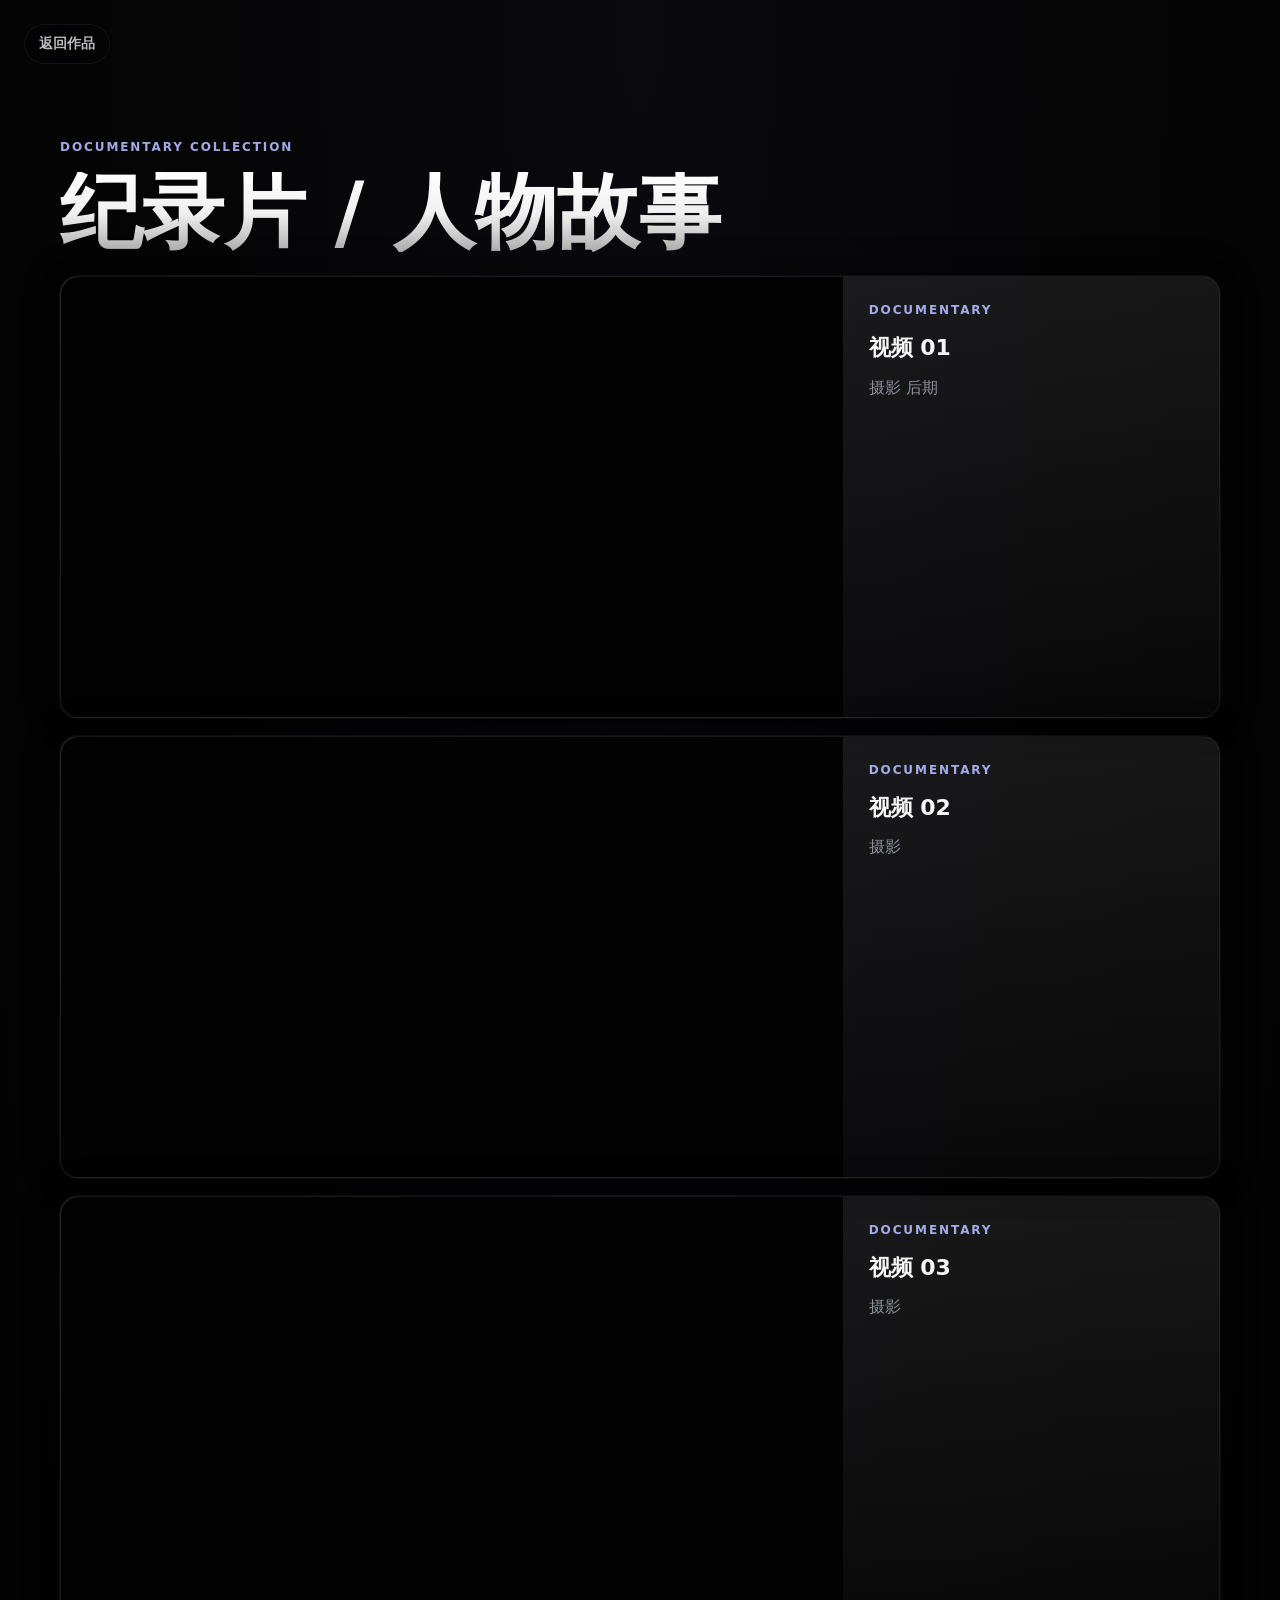
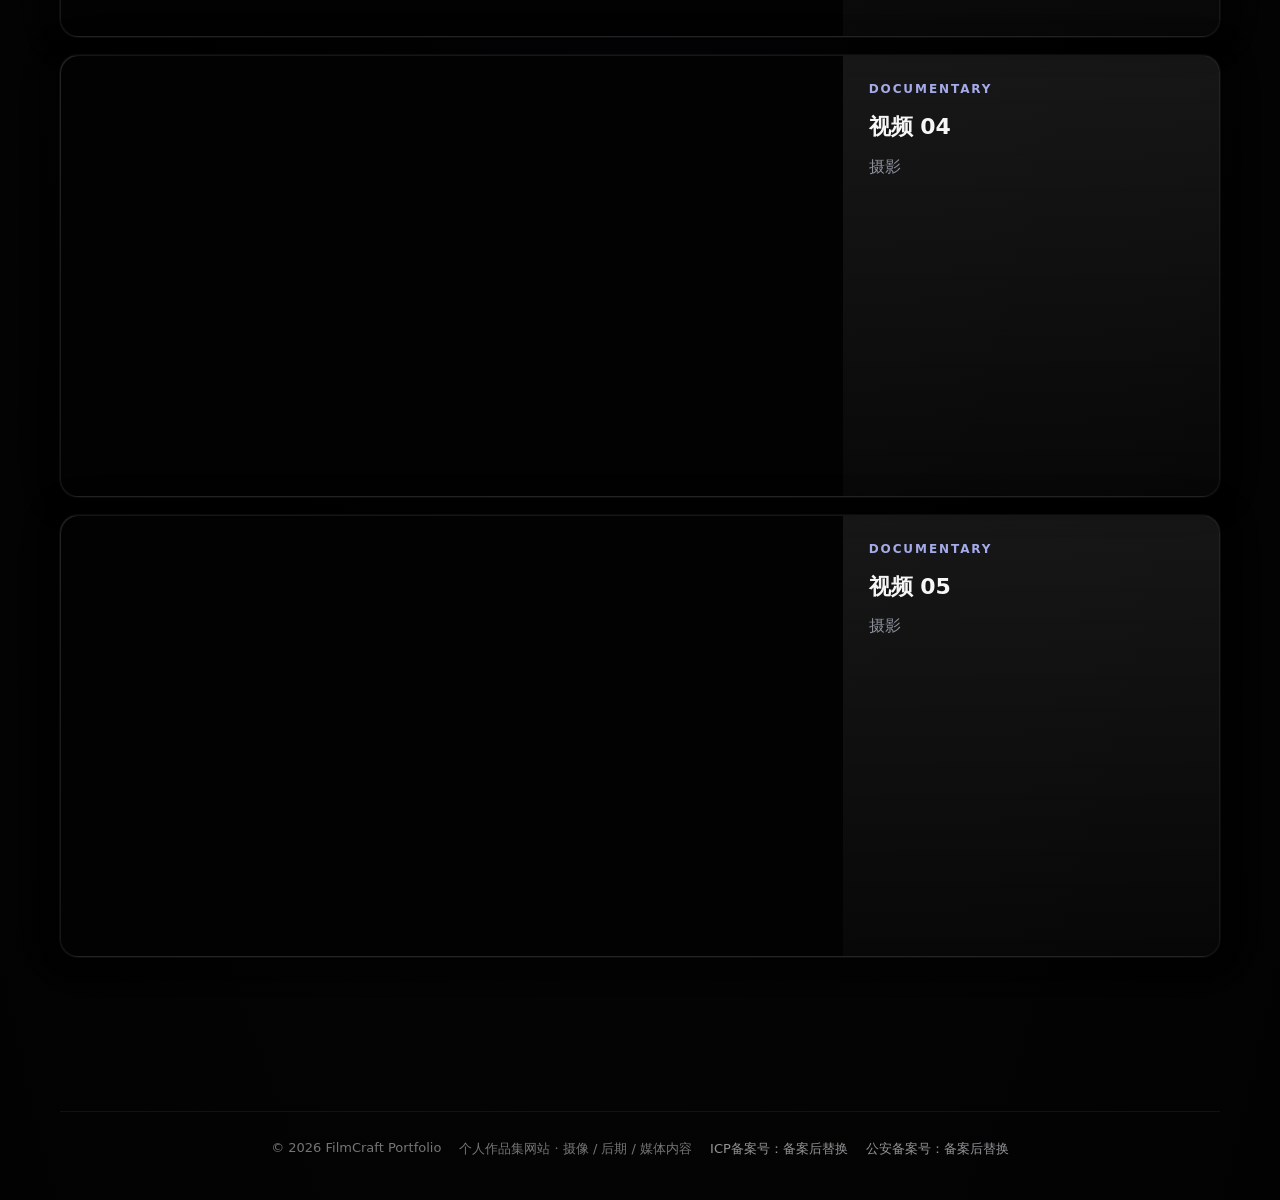
==== commit f8df0d50: "Update portfolio site content and media" ====
--- a/projects/documentary.html
+++ b/projects/documentary.html
@@ -4,7 +4,7 @@
     <meta charset="UTF-8" />
     <meta name="viewport" content="width=device-width, initial-scale=1.0" />
     <title>纪录片 / 人物故事 | FilmCraft Portfolio</title>
-    <link rel="stylesheet" href="../styles.css" />
+    <link rel="stylesheet" href="../styles.css?v=20260526172500" />
   </head>
   <body>
     <main class="project-page" data-collection-index="1">
@@ -12,7 +12,6 @@
       <section class="section project-collection">
         <p class="eyebrow">Documentary Collection</p>
         <h1><span class="title-line">纪录片 / 人物故事</span></h1>
-        <p class="collection-lead">这里适合放人物纪实、专题片段、采访结构和现场观察类作品。进入编辑内容后，在“纪录片 / 人物故事”的合集视频里添加多个作品。</p>
         <div class="collection-video-list" data-collection-videos></div>
       </section>
     </main>
@@ -22,6 +21,7 @@
       <a href="https://beian.miit.gov.cn/" target="_blank" rel="noopener">ICP备案号：备案后替换</a>
       <a href="https://beian.mps.gov.cn/" target="_blank" rel="noopener">公安备案号：备案后替换</a>
     </footer>
-    <script src="../script.js"></script>
+  <script src="../portfolio-content.js?v=20260526172500"></script>
+    <script src="../script.js?v=20260526172500"></script>
   </body>
 </html>
--- a/styles.css
+++ b/styles.css
@@ -1312,6 +1312,75 @@
   line-height: 1.75;
 }
 
+.collection-link-work {
+  min-height: 260px;
+}
+
+.collection-external-link {
+  position: relative;
+  display: flex;
+  min-height: 260px;
+  flex-direction: column;
+  justify-content: flex-end;
+  gap: 12px;
+  overflow: hidden;
+  border-radius: 18px;
+  padding: 24px;
+  color: var(--fg);
+  text-decoration: none;
+  background:
+    radial-gradient(circle at 24% 18%, rgba(94, 106, 210, 0.24), transparent 34%),
+    linear-gradient(135deg, rgba(255, 255, 255, 0.09), rgba(255, 255, 255, 0.025));
+}
+
+.collection-external-link::before {
+  position: absolute;
+  inset: 0;
+  border: 1px solid rgba(255, 255, 255, 0.08);
+  border-radius: inherit;
+  content: "";
+  pointer-events: none;
+}
+
+.collection-external-link strong {
+  position: relative;
+  z-index: 1;
+  font-size: clamp(26px, 5vw, 42px);
+  line-height: 1.05;
+}
+
+.collection-external-link span,
+.collection-external-link em {
+  position: relative;
+  z-index: 1;
+}
+
+.collection-external-link span:not(.card-kicker) {
+  max-width: 520px;
+  color: rgba(237, 237, 240, 0.72);
+  line-height: 1.7;
+}
+
+.collection-external-link em {
+  align-self: flex-start;
+  border-radius: 999px;
+  padding: 11px 16px;
+  color: #fff;
+  font-style: normal;
+  font-weight: 700;
+  background: var(--accent);
+  box-shadow:
+    0 0 0 1px rgba(94, 106, 210, 0.5),
+    0 10px 28px rgba(94, 106, 210, 0.28),
+    inset 0 1px 0 rgba(255, 255, 255, 0.22);
+  transition: transform 220ms var(--ease-out), background 220ms var(--ease-out);
+}
+
+.collection-external-link:hover em {
+  background: var(--accent-bright);
+  transform: translateY(-2px);
+}
+
 .collection-item {
   padding: 12px;
 }
@@ -1492,6 +1561,7 @@
   grid-template-columns: repeat(2, minmax(0, 1fr));
   gap: 14px;
   margin: 0;
+  min-inline-size: 0;
   border: 1px solid var(--border);
   border-radius: 14px;
   padding: 18px;
@@ -1506,6 +1576,7 @@
 .editor-form label {
   display: grid;
   gap: 8px;
+  min-width: 0;
   color: rgba(237, 237, 240, 0.78);
   font-size: 13px;
   font-weight: 700;
@@ -1515,6 +1586,7 @@
 .editor-form textarea,
 .editor-form select {
   width: 100%;
+  min-width: 0;
   border: 1px solid rgba(255, 255, 255, 0.1);
   border-radius: 9px;
   padding: 11px 12px;
@@ -1538,6 +1610,7 @@
 .full-field,
 .editor-projects {
   grid-column: 1 / -1;
+  min-width: 0;
 }
 
 .editor-projects {
@@ -1549,6 +1622,7 @@
   display: grid;
   grid-template-columns: repeat(2, minmax(0, 1fr));
   gap: 12px;
+  min-width: 0;
   border: 1px solid rgba(255, 255, 255, 0.06);
   border-radius: 12px;
   padding: 14px;
@@ -1564,6 +1638,7 @@
 .editor-collection-slots {
   display: grid;
   gap: 12px;
+  min-width: 0;
   border: 1px solid rgba(94, 106, 210, 0.18);
   border-radius: 12px;
   padding: 14px;
@@ -1579,6 +1654,7 @@
   display: grid;
   grid-template-columns: repeat(2, minmax(0, 1fr));
   gap: 10px;
+  min-width: 0;
   border-top: 1px solid rgba(255, 255, 255, 0.06);
   padding-top: 12px;
 }
@@ -1592,6 +1668,7 @@
 .video-dropzone {
   display: grid;
   gap: 8px;
+  min-width: 0;
   border: 1px dashed rgba(143, 152, 255, 0.45);
   border-radius: 12px;
   padding: 16px;
@@ -1600,7 +1677,7 @@
     rgba(255, 255, 255, 0.03);
   color: rgba(237, 237, 240, 0.82);
   cursor: pointer;
-  transition: border-color 220ms var(--ease-out), background 220ms var(--ease-out), transform 220ms var(--ease-out);
+  transition: border-color 220ms var(--ease-out), background 220ms var(--ease-out);
 }
 
 .cover-dropzone {
@@ -1620,6 +1697,7 @@
   color: var(--muted);
   font-size: 13px;
   font-weight: 500;
+  overflow-wrap: anywhere;
 }
 
 .media-dropzone.is-dragover,
@@ -1630,7 +1708,6 @@
   background:
     linear-gradient(180deg, rgba(94, 106, 210, 0.2), rgba(255, 255, 255, 0.055)),
     rgba(255, 255, 255, 0.05);
-  transform: translateY(-1px);
 }
 
 .cover-dropzone.is-dragover,
@@ -1730,6 +1807,24 @@
   }
 }
 
+@media (max-width: 860px) {
+  #work .video-grid {
+    grid-template-columns: 1fr !important;
+  }
+
+  #work .video-card,
+  #work .video-large,
+  #work .video-wide {
+    grid-column: 1 / -1;
+    aspect-ratio: 16 / 9;
+    min-height: 0;
+  }
+
+  #work .video-card {
+    min-height: clamp(210px, 58vw, 320px);
+  }
+}
+
 .reveal {
   opacity: 0;
   transform: translateY(24px);
@@ -1813,6 +1908,10 @@
 }
 
 @media (max-width: 720px) {
+  body {
+    min-width: 0;
+  }
+
   .nav {
     width: min(1160px, calc(100% - 28px));
   }
@@ -1860,15 +1959,17 @@
 
   .hero {
     padding-top: 54px;
+    gap: 26px;
   }
 
   .hero-profile {
-    padding: 18px 0 18px 18px;
+    padding: 16px 0 16px 14px;
   }
 
   .hero-photo-bg {
-    width: min(360px, 92vw);
-    opacity: 0.58;
+    width: min(320px, 84vw);
+    justify-self: center;
+    opacity: 0.64;
   }
 
   .hero-photo-bg::before {
@@ -1912,8 +2013,8 @@
   }
 
   .video-card {
-    aspect-ratio: 16 / 9;
-    min-height: 0;
+    aspect-ratio: auto;
+    min-height: 245px;
   }
 
   .video-large {
@@ -1929,10 +2030,15 @@
     min-height: 0;
   }
 
+  .play-badge,
+  .window-cta {
+    display: none;
+  }
+
   .card-content {
     grid-template-columns: 1fr;
     gap: 6px;
-    padding: 14px;
+    padding: 13px;
   }
 
   .video-card .card-kicker,
@@ -1945,7 +2051,8 @@
   .category-link {
     grid-row: auto;
     width: 100%;
-    min-height: 36px;
+    min-height: 40px;
+    border-radius: 10px;
   }
 
   .video-card .card-kicker,
@@ -1955,12 +2062,12 @@
 
   .video-card h3 {
     margin-bottom: 4px;
-    font-size: 18px;
+    font-size: 17px;
   }
 
   .cover-adjuster,
   .collection-video-adjuster {
-    grid-template-columns: 1fr 1fr;
+    grid-template-columns: 1fr;
   }
 
   .is-vertical-collection .collection-video-list {
@@ -1968,16 +2075,103 @@
   }
 
   .is-vertical-collection .collection-work {
-    width: min(100%, 340px);
+    width: min(100%, 320px);
+    justify-self: center;
   }
 
   h1 {
-    font-size: clamp(50px, 14vw, 64px);
+    font-size: clamp(42px, 12vw, 58px);
     line-height: 0.98;
   }
 
   .role-line {
-    font-size: 18px;
+    font-size: 16px;
+  }
+
+  .hero-actions {
+    grid-template-columns: 1fr;
+  }
+
+  .primary-btn,
+  .secondary-btn {
+    width: 100%;
+    justify-content: center;
+  }
+
+  .video-modal {
+    padding: 10px;
+  }
+
+  .modal-panel {
+    width: 100%;
+    border-radius: 14px;
+  }
+
+  .modal-panel video,
+  .modal-bili {
+    max-height: calc(100vh - 48px);
+  }
+
+  .modal-close {
+    top: 8px;
+    right: 8px;
+    width: 34px;
+    height: 34px;
+  }
+
+  .editor-modal {
+    padding: 8px;
+    align-items: stretch;
+  }
+
+  .editor-panel {
+    width: 100%;
+    max-height: calc(100vh - 16px);
+    border-radius: 14px;
+    padding: 14px;
+  }
+
+  .editor-head {
+    gap: 12px;
+  }
+
+  .editor-head h2 {
+    font-size: 25px;
+  }
+
+  .editor-form {
+    gap: 14px;
+  }
+
+  .editor-form fieldset {
+    gap: 12px;
+    border-radius: 12px;
+    padding: 14px;
+  }
+
+  .cover-preview,
+  .collection-video-preview {
+    min-height: 160px;
+  }
+
+  .editor-actions {
+    grid-template-columns: 1fr;
+  }
+
+  .skill-card,
+  .resume-card,
+  .tool-card,
+  .contact-card {
+    padding: 22px 20px;
+  }
+
+  .skill-card p,
+  .resume-card p,
+  .tool-card p,
+  .contact-card p,
+  .section-lead,
+  .intro-band p {
+    overflow-wrap: anywhere;
   }
 
   .experience-item {
@@ -2002,6 +2196,8 @@
     display: grid;
     gap: 8px;
     width: min(1160px, calc(100% - 28px));
+    justify-items: start;
+    font-size: 12px;
   }
 }
 
@@ -2020,3 +2216,28 @@
     transform: none;
   }
 }
+
+@media (max-width: 980px) {
+  #work .video-grid {
+    display: grid;
+    grid-template-columns: 1fr !important;
+    gap: 16px;
+  }
+
+  #work .video-card,
+  #work .video-large,
+  #work .video-wide {
+    display: block;
+    grid-column: 1 / -1 !important;
+    width: 100%;
+    min-height: clamp(220px, 58vw, 360px);
+    aspect-ratio: 16 / 9;
+    opacity: 1;
+    transform: none;
+  }
+
+  #work .video-card.reveal {
+    opacity: 1;
+    transform: none;
+  }
+}
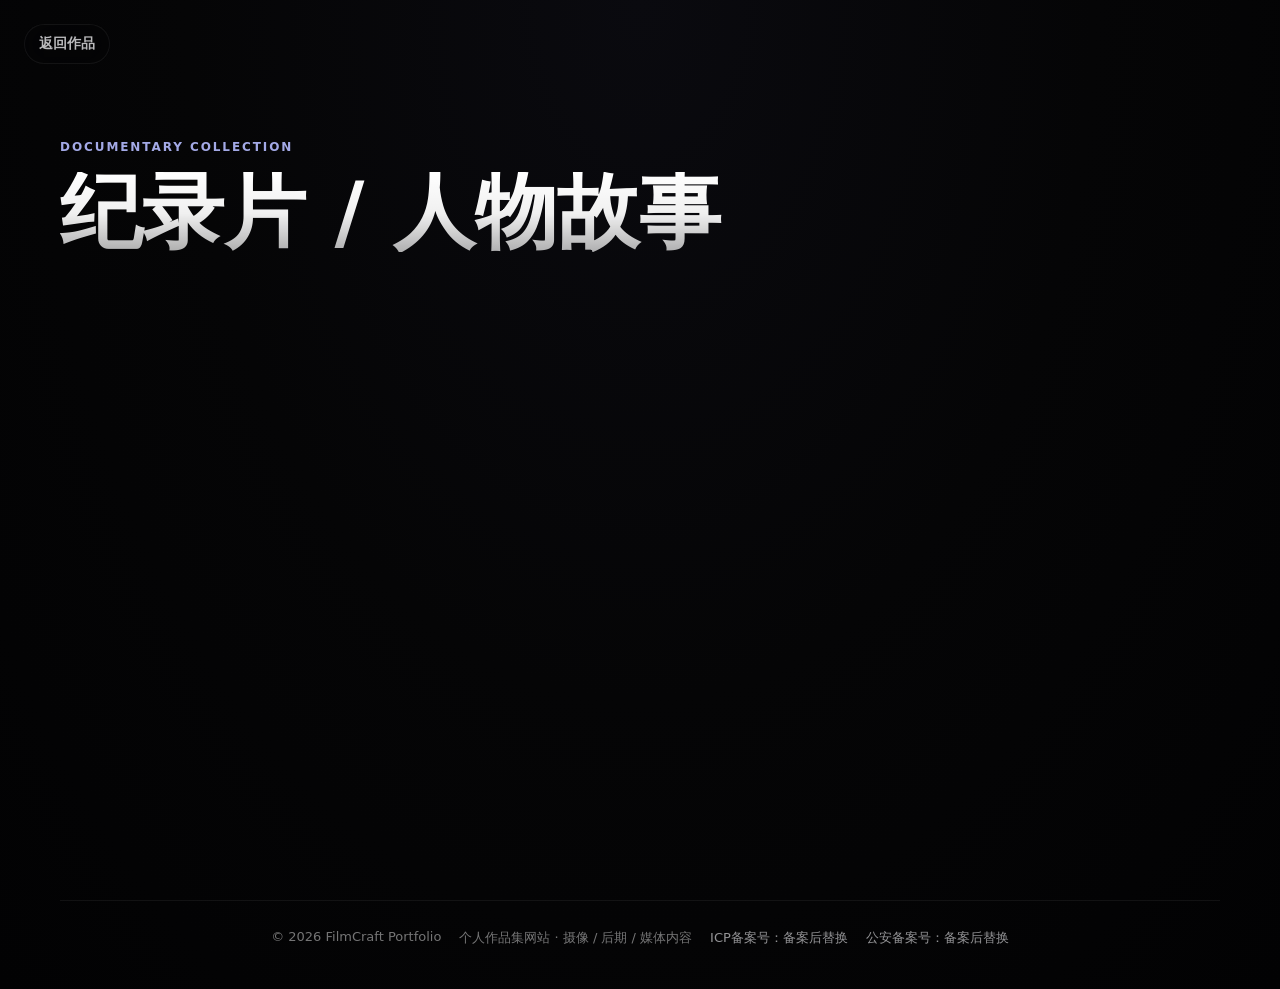
==== commit 399bfc2d: "Update portfolio content" ====
--- a/projects/documentary.html
+++ b/projects/documentary.html
@@ -1,27 +1,27 @@
-<!doctype html>
-<html lang="zh-CN">
-  <head>
-    <meta charset="UTF-8" />
-    <meta name="viewport" content="width=device-width, initial-scale=1.0" />
-    <title>纪录片 / 人物故事 | FilmCraft Portfolio</title>
-    <link rel="stylesheet" href="../styles.css?v=20260526172500" />
-  </head>
-  <body>
-    <main class="project-page" data-collection-index="1">
-      <a class="back-link" href="../index.html#work">返回作品</a>
-      <section class="section project-collection">
-        <p class="eyebrow">Documentary Collection</p>
-        <h1><span class="title-line">纪录片 / 人物故事</span></h1>
-        <div class="collection-video-list" data-collection-videos></div>
-      </section>
-    </main>
-    <footer class="footer site-footer">
-      <span>&copy; 2026 FilmCraft Portfolio</span>
-      <span>个人作品集网站 · 摄像 / 后期 / 媒体内容</span>
-      <a href="https://beian.miit.gov.cn/" target="_blank" rel="noopener">ICP备案号：备案后替换</a>
-      <a href="https://beian.mps.gov.cn/" target="_blank" rel="noopener">公安备案号：备案后替换</a>
-    </footer>
-  <script src="../portfolio-content.js?v=20260526172500"></script>
-    <script src="../script.js?v=20260526172500"></script>
-  </body>
-</html>
+<!doctype html>
+<html lang="zh-CN">
+  <head>
+    <meta charset="UTF-8" />
+    <meta name="viewport" content="width=device-width, initial-scale=1.0" />
+    <title>纪录片 / 人物故事 | FilmCraft Portfolio</title>
+    <link rel="stylesheet" href="../styles.css?v=20260526212500" />
+  </head>
+  <body>
+    <main class="project-page" data-collection-index="1">
+      <a class="back-link" href="../index.html#work">返回作品</a>
+      <section class="section project-collection">
+        <p class="eyebrow">Documentary Collection</p>
+        <h1><span class="title-line">纪录片 / 人物故事</span></h1>
+        <div class="collection-video-list" data-collection-videos></div>
+      </section>
+    </main>
+    <footer class="footer site-footer">
+      <span>&copy; 2026 FilmCraft Portfolio</span>
+      <span>个人作品集网站 · 摄像 / 后期 / 媒体内容</span>
+      <a href="https://beian.miit.gov.cn/" target="_blank" rel="noopener">ICP备案号：备案后替换</a>
+      <a href="https://beian.mps.gov.cn/" target="_blank" rel="noopener">公安备案号：备案后替换</a>
+    </footer>
+  <script src="../portfolio-content.js?v=20260526223000"></script>
+    <script src="../script.js?v=20260526212500"></script>
+  </body>
+</html>
--- a/styles.css
+++ b/styles.css
@@ -1,2243 +1,2243 @@
-:root {
-  --bg-deep: #020203;
-  --bg-base: #050506;
-  --bg-elevated: #0a0a0c;
-  --surface: rgba(255, 255, 255, 0.05);
-  --surface-hover: rgba(255, 255, 255, 0.08);
-  --fg: #ededf0;
-  --muted: #8a8f98;
-  --subtle: rgba(255, 255, 255, 0.62);
-  --accent: #5e6ad2;
-  --accent-bright: #6872d9;
-  --accent-glow: rgba(94, 106, 210, 0.3);
-  --border: rgba(255, 255, 255, 0.06);
-  --border-hover: rgba(255, 255, 255, 0.1);
-  --ease-out: cubic-bezier(0.16, 1, 0.3, 1);
-  color-scheme: dark;
-}
-
-* {
-  box-sizing: border-box;
-}
-
-html {
-  scroll-behavior: smooth;
-}
-
-body {
-  min-height: 100vh;
-  margin: 0;
-  overflow-x: hidden;
-  background: radial-gradient(ellipse at top, #0a0a0f 0%, var(--bg-base) 50%, var(--bg-deep) 100%);
-  color: var(--fg);
-  font-family: Inter, "Noto Sans SC", system-ui, -apple-system, BlinkMacSystemFont, sans-serif;
-}
-
-a {
-  color: inherit;
-  text-decoration: none;
-}
-
-button,
-a {
-  -webkit-tap-highlight-color: transparent;
-}
-
-:focus-visible {
-  outline: 2px solid rgba(94, 106, 210, 0.78);
-  outline-offset: 4px;
-}
-
-.site-bg {
-  position: fixed;
-  inset: 0;
-  z-index: -3;
-  overflow: hidden;
-  pointer-events: none;
-}
-
-.ambient {
-  position: absolute;
-  border-radius: 999px;
-  filter: blur(130px);
-  opacity: 0.72;
-  animation: float 9s ease-in-out infinite;
-}
-
-.ambient-primary {
-  top: -420px;
-  left: 50%;
-  width: 900px;
-  height: 1300px;
-  transform: translateX(-50%);
-  background: rgba(94, 106, 210, 0.25);
-}
-
-.ambient-left {
-  top: 20%;
-  left: -320px;
-  width: 640px;
-  height: 820px;
-  background: rgba(151, 94, 210, 0.14);
-  animation-duration: 10s;
-}
-
-.ambient-right {
-  top: 18%;
-  right: -260px;
-  width: 560px;
-  height: 760px;
-  background: rgba(64, 128, 255, 0.12);
-  animation-delay: -3s;
-}
-
-.ambient-bottom {
-  right: 14%;
-  bottom: -340px;
-  width: 720px;
-  height: 540px;
-  background: rgba(94, 106, 210, 0.1);
-  animation-duration: 8s;
-}
-
-.grid-overlay {
-  position: absolute;
-  inset: 0;
-  background-image:
-    linear-gradient(rgba(255, 255, 255, 0.05) 1px, transparent 1px),
-    linear-gradient(90deg, rgba(255, 255, 255, 0.05) 1px, transparent 1px);
-  background-size: 64px 64px;
-  opacity: 0.025;
-}
-
-.noise-overlay {
-  position: absolute;
-  inset: 0;
-  opacity: 0.04;
-  background-image: url("data:image/svg+xml,%3Csvg viewBox='0 0 120 120' xmlns='http://www.w3.org/2000/svg'%3E%3Cfilter id='n'%3E%3CfeTurbulence type='fractalNoise' baseFrequency='.9' numOctaves='3' stitchTiles='stitch'/%3E%3C/filter%3E%3Crect width='120' height='120' filter='url(%23n)' opacity='.5'/%3E%3C/svg%3E");
-}
-
-.nav-shell {
-  position: sticky;
-  top: 0;
-  z-index: 20;
-  border-bottom: 1px solid rgba(255, 255, 255, 0.06);
-  background: rgba(5, 5, 6, 0.72);
-  backdrop-filter: blur(22px);
-}
-
-.nav {
-  display: flex;
-  align-items: center;
-  justify-content: space-between;
-  width: min(1160px, calc(100% - 40px));
-  height: 72px;
-  margin: 0 auto;
-}
-
-.brand,
-.nav-links {
-  display: flex;
-  align-items: center;
-}
-
-.brand {
-  gap: 10px;
-  font-weight: 700;
-  letter-spacing: 0;
-  overflow-wrap: break-word;
-}
-
-.brand-mark {
-  width: 22px;
-  height: 22px;
-  border-radius: 7px;
-  background:
-    linear-gradient(135deg, rgba(255, 255, 255, 0.95), rgba(255, 255, 255, 0.2)),
-    radial-gradient(circle at 70% 30%, var(--accent), transparent 55%);
-  box-shadow: 0 0 24px rgba(94, 106, 210, 0.55), inset 0 1px 0 rgba(255, 255, 255, 0.45);
-}
-
-.nav-links {
-  gap: 4px;
-}
-
-.nav-links a {
-  border-radius: 8px;
-  padding: 9px 13px;
-  color: var(--subtle);
-  font-size: 14px;
-  transition: color 220ms var(--ease-out), background 220ms var(--ease-out);
-}
-
-.nav-links a:hover {
-  background: rgba(255, 255, 255, 0.05);
-  color: var(--fg);
-}
-
-.nav-links .nav-cta {
-  margin-left: 8px;
-  background: rgba(255, 255, 255, 0.07);
-  box-shadow: inset 0 1px 0 rgba(255, 255, 255, 0.08);
-  color: var(--fg);
-}
-
-.nav-toggle {
-  display: none;
-  width: 40px;
-  height: 40px;
-  border: 0;
-  border-radius: 10px;
-  background: rgba(255, 255, 255, 0.06);
-  cursor: pointer;
-}
-
-.nav-toggle span {
-  display: block;
-  width: 18px;
-  height: 2px;
-  margin: 5px auto;
-  border-radius: 99px;
-  background: var(--fg);
-  transition: transform 220ms var(--ease-out), opacity 220ms var(--ease-out);
-}
-
-.nav-toggle.is-open span:first-child {
-  transform: translateY(3.5px) rotate(45deg);
-}
-
-.nav-toggle.is-open span:last-child {
-  transform: translateY(-3.5px) rotate(-45deg);
-}
-
-.section {
-  width: min(1160px, calc(100% - 40px));
-  margin: 0 auto;
-  padding: 112px 0;
-}
-
-.hero {
-  position: relative;
-  display: grid;
-  grid-template-columns: minmax(0, 0.92fr) minmax(340px, 0.72fr);
-  align-items: center;
-  min-height: calc(100vh - 72px);
-  gap: clamp(34px, 6vw, 78px);
-  padding-top: 72px;
-}
-
-.hero > * {
-  min-width: 0;
-}
-
-.eyebrow,
-.card-kicker {
-  margin: 0 0 18px;
-  color: rgba(181, 187, 255, 0.9);
-  font-size: 12px;
-  font-weight: 700;
-  letter-spacing: 0.16em;
-  text-transform: uppercase;
-}
-
-h1,
-h2,
-h3,
-p {
-  margin-top: 0;
-}
-
-h1 {
-  max-width: 680px;
-  margin-bottom: 16px;
-  background: linear-gradient(to bottom, #fff, rgba(255, 255, 255, 0.94) 52%, rgba(255, 255, 255, 0.68));
-  -webkit-background-clip: text;
-  background-clip: text;
-  color: transparent;
-  font-size: clamp(54px, 6.4vw, 88px);
-  font-weight: 700;
-  line-height: 0.98;
-  letter-spacing: 0;
-}
-
-h1 .title-line {
-  display: block;
-  white-space: nowrap;
-}
-
-h1 .title-accent {
-  display: block;
-  background: linear-gradient(90deg, #8f98ff, #f4f5ff, #6872d9, #8f98ff);
-  background-size: 200% 100%;
-  -webkit-background-clip: text;
-  background-clip: text;
-  color: transparent;
-  animation: shimmer 6s linear infinite;
-}
-
-h2 {
-  margin-bottom: 0;
-  background: linear-gradient(to bottom, #fff, rgba(255, 255, 255, 0.72));
-  -webkit-background-clip: text;
-  background-clip: text;
-  color: transparent;
-  font-size: clamp(34px, 5vw, 58px);
-  font-weight: 700;
-  line-height: 1.08;
-  letter-spacing: 0;
-}
-
-h3 {
-  margin-bottom: 12px;
-  color: #f6f6f7;
-  font-size: 22px;
-  line-height: 1.2;
-  letter-spacing: 0;
-}
-
-.hero-lead {
-  max-width: 620px;
-  margin-bottom: 24px;
-  color: var(--muted);
-  font-size: clamp(16px, 1.6vw, 18px);
-  line-height: 1.85;
-}
-
-.hero-profile {
-  position: relative;
-  grid-column: 1;
-  grid-row: 1;
-  z-index: 2;
-  max-width: 520px;
-  border-left: 1px solid rgba(255, 255, 255, 0.16);
-  padding: 22px 0 22px 26px;
-}
-
-.hero-profile::before {
-  position: absolute;
-  top: 0;
-  left: -1px;
-  width: 1px;
-  height: 92px;
-  background: linear-gradient(to bottom, rgba(255, 191, 132, 0.8), rgba(94, 106, 210, 0));
-  content: "";
-}
-
-.role-line {
-  max-width: 460px;
-  margin-bottom: 24px;
-  color: rgba(237, 237, 240, 0.7);
-  font-size: clamp(17px, 1.55vw, 21px);
-  font-weight: 500;
-  line-height: 1.55;
-}
-
-.profile-meta {
-  display: grid;
-  max-width: 500px;
-  margin-bottom: 26px;
-  border-top: 1px solid rgba(255, 255, 255, 0.07);
-  border-bottom: 1px solid rgba(255, 255, 255, 0.07);
-  background: linear-gradient(90deg, rgba(5, 5, 6, 0.34), rgba(5, 5, 6, 0.06));
-  backdrop-filter: blur(10px);
-}
-
-.profile-meta span {
-  display: grid;
-  grid-template-columns: 76px minmax(0, 1fr);
-  gap: 16px;
-  padding: 11px 0;
-  color: rgba(237, 237, 240, 0.72);
-  font-size: 13px;
-  line-height: 1.55;
-}
-
-.profile-meta strong {
-  color: rgba(255, 255, 255, 0.92);
-  font-weight: 700;
-}
-
-.profile-meta span + span {
-  border-top: 1px solid rgba(255, 255, 255, 0.045);
-}
-
-.hero-actions,
-.contact-actions {
-  display: flex;
-  flex-wrap: wrap;
-  gap: 14px;
-}
-
-.button {
-  display: inline-flex;
-  align-items: center;
-  justify-content: center;
-  min-height: 46px;
-  border-radius: 8px;
-  padding: 0 18px;
-  font-weight: 700;
-  transition: transform 220ms var(--ease-out), background 220ms var(--ease-out), box-shadow 220ms var(--ease-out);
-}
-
-.button:hover {
-  transform: translateY(-2px);
-}
-
-.button:active {
-  transform: scale(0.98);
-}
-
-.button-primary {
-  background: var(--accent);
-  color: #fff;
-  box-shadow:
-    0 0 0 1px rgba(94, 106, 210, 0.5),
-    0 4px 12px rgba(94, 106, 210, 0.3),
-    inset 0 1px 0 rgba(255, 255, 255, 0.22);
-}
-
-.button-primary:hover {
-  background: var(--accent-bright);
-  box-shadow:
-    0 0 0 1px rgba(94, 106, 210, 0.6),
-    0 8px 22px rgba(94, 106, 210, 0.4),
-    inset 0 1px 0 rgba(255, 255, 255, 0.24);
-}
-
-.button-secondary {
-  background: rgba(255, 255, 255, 0.055);
-  color: var(--fg);
-  box-shadow:
-    0 0 0 1px rgba(255, 255, 255, 0.07),
-    inset 0 1px 0 rgba(255, 255, 255, 0.08);
-}
-
-.button-secondary:hover {
-  background: rgba(255, 255, 255, 0.085);
-}
-
-.hero-photo-bg {
-  position: relative;
-  grid-column: 2;
-  grid-row: 1;
-  z-index: 1;
-  width: min(100%, 500px);
-  justify-self: end;
-  opacity: 1;
-}
-
-.hero-photo-bg::before {
-  position: absolute;
-  inset: -14%;
-  z-index: -1;
-  background:
-    radial-gradient(circle at 64% 32%, rgba(255, 190, 126, 0.18), transparent 25%),
-    radial-gradient(circle at 42% 68%, rgba(94, 106, 210, 0.18), transparent 30%);
-  content: "";
-  filter: blur(14px);
-}
-
-.hero-photo-bg::after {
-  position: absolute;
-  inset: 14px;
-  z-index: 2;
-  border: 1px solid rgba(255, 255, 255, 0.08);
-  border-radius: 18px;
-  background: linear-gradient(180deg, rgba(255, 255, 255, 0.055), transparent 36%, rgba(0, 0, 0, 0.16));
-  opacity: 0.7;
-  content: "";
-  pointer-events: none;
-}
-
-.hero-photo-placeholder {
-  position: relative;
-  aspect-ratio: 4 / 5;
-  overflow: hidden;
-  border: 1px solid rgba(255, 255, 255, 0.065);
-  border-radius: 24px;
-  background: #060607;
-  filter: saturate(0.9) contrast(1.06) brightness(0.88);
-  box-shadow:
-    0 0 0 1px rgba(255, 255, 255, 0.035),
-    0 28px 80px rgba(0, 0, 0, 0.48),
-    0 0 70px rgba(94, 106, 210, 0.08);
-}
-
-.hero-photo-placeholder img {
-  width: 100%;
-  height: 100%;
-  object-fit: cover;
-  object-position: 56% 42%;
-  transform: scale(1.04);
-}
-
-.hero-photo-placeholder::after {
-  position: absolute;
-  inset: 0;
-  background:
-    linear-gradient(180deg, rgba(2, 2, 3, 0.06), transparent 42%, rgba(2, 2, 3, 0.52)),
-    linear-gradient(90deg, rgba(2, 2, 3, 0.34), transparent 26%, transparent 72%, rgba(2, 2, 3, 0.22)),
-    radial-gradient(circle at 68% 20%, rgba(255, 190, 126, 0.16), transparent 17%);
-  content: "";
-  pointer-events: none;
-}
-
-.spotlight-card {
-  position: relative;
-  overflow: hidden;
-  border: 1px solid var(--border);
-  background: linear-gradient(to bottom, rgba(255, 255, 255, 0.08), rgba(255, 255, 255, 0.02));
-  box-shadow:
-    0 0 0 1px rgba(255, 255, 255, 0.045),
-    0 2px 20px rgba(0, 0, 0, 0.4),
-    0 0 40px rgba(0, 0, 0, 0.22);
-  transition: transform 260ms var(--ease-out), border-color 260ms var(--ease-out), box-shadow 260ms var(--ease-out);
-}
-
-.spotlight-card::before {
-  position: absolute;
-  inset: 0;
-  z-index: 1;
-  background: radial-gradient(300px circle at var(--mx, 50%) var(--my, 50%), rgba(94, 106, 210, 0.15), transparent 58%);
-  content: "";
-  opacity: 0;
-  transition: opacity 220ms var(--ease-out);
-  pointer-events: none;
-}
-
-.spotlight-card:hover {
-  border-color: var(--border-hover);
-  box-shadow:
-    0 0 0 1px rgba(255, 255, 255, 0.08),
-    0 8px 40px rgba(0, 0, 0, 0.5),
-    0 0 80px rgba(94, 106, 210, 0.1);
-  transform: translateY(-4px);
-}
-
-.spotlight-card:hover::before {
-  opacity: 1;
-}
-
-.intro-band {
-  border-top: 1px solid var(--border);
-  border-bottom: 1px solid var(--border);
-  padding: 44px 0;
-}
-
-.intro-band p {
-  max-width: 980px;
-  margin: 0 auto;
-  color: rgba(237, 237, 240, 0.84);
-  font-size: clamp(18px, 3vw, 28px);
-  line-height: 1.55;
-  text-align: center;
-}
-
-.section-heading {
-  max-width: 720px;
-  margin-bottom: 34px;
-}
-
-.section-lead {
-  max-width: 680px;
-  margin: 18px 0 0;
-  color: var(--muted);
-  font-size: 16px;
-  line-height: 1.75;
-}
-
-.video-grid {
-  display: grid;
-  grid-template-columns: repeat(2, minmax(0, 1fr));
-  gap: 18px;
-  align-items: start;
-}
-
-.video-card,
-.skill-card,
-.resume-card,
-.tool-card,
-.contact-card {
-  border-radius: 16px;
-}
-
-.video-card {
-  position: relative;
-  display: block;
-  flex-direction: column;
-  grid-column: auto;
-  aspect-ratio: 16 / 9;
-  min-height: 0;
-  isolation: isolate;
-  overflow: hidden;
-  border-radius: 14px;
-}
-
-.video-large {
-  grid-column: auto;
-  min-height: 0;
-}
-
-.video-large .video-window {
-  min-height: 0;
-}
-
-.video-wide {
-  grid-column: auto;
-  min-height: 0;
-}
-
-.video-window {
-  position: absolute;
-  inset: 0;
-  z-index: 1;
-  display: block;
-  width: 100%;
-  height: 100%;
-  min-height: 0;
-  flex: 1;
-  overflow: hidden;
-  border: 0;
-  border-radius: inherit;
-  background-color: #050506;
-  background-position: center;
-  background-size: cover;
-  cursor: pointer;
-}
-
-.video-window.has-cover {
-  background-position: center center !important;
-  background-repeat: no-repeat !important;
-  background-size: contain !important;
-}
-
-.cover-image {
-  position: absolute;
-  inset: 0;
-  z-index: 0;
-  width: 100%;
-  height: 100%;
-  pointer-events: none;
-  transform-origin: center;
-  transition: transform 180ms var(--ease-out), object-position 180ms var(--ease-out);
-}
-
-.video-window::before {
-  position: absolute;
-  inset: 0;
-  z-index: 2;
-  border: 1px solid rgba(255, 255, 255, 0.08);
-  border-radius: inherit;
-  background:
-    linear-gradient(180deg, rgba(255, 255, 255, 0.13), transparent 22%);
-  content: "";
-  opacity: 0.54;
-  pointer-events: none;
-  transition: opacity 240ms var(--ease-out), transform 240ms var(--ease-out);
-}
-
-.video-window:focus-visible {
-  outline: 2px solid rgba(94, 106, 210, 0.78);
-  outline-offset: -4px;
-}
-
-.video-wide .video-window {
-  min-width: 0;
-  min-height: 0;
-  border-radius: 15px;
-}
-
-.video-window video {
-  position: absolute;
-  inset: 0;
-  z-index: 1;
-  width: 100%;
-  height: 100%;
-  object-fit: cover;
-  opacity: 0;
-  transition: opacity 260ms var(--ease-out), transform 400ms var(--ease-out);
-}
-
-.card-bili {
-  position: absolute;
-  inset: 0;
-  z-index: 1;
-  width: 100%;
-  height: 100%;
-  border: 0;
-  background: #020203;
-  pointer-events: none;
-}
-
-.video-window.has-bili::after {
-  background:
-    linear-gradient(180deg, rgba(0, 0, 0, 0.04) 0%, rgba(0, 0, 0, 0.26) 44%, rgba(0, 0, 0, 0.78) 100%),
-    radial-gradient(circle at 52% 42%, rgba(255, 255, 255, 0.1), transparent 22%);
-}
-
-.video-card.is-playing .video-window video,
-.video-card:hover .video-window video {
-  opacity: 1;
-}
-
-.video-card:hover .video-window video {
-  transform: scale(1.02);
-}
-
-.video-window::after {
-  position: absolute;
-  inset: 0;
-  background:
-    radial-gradient(circle at 50% 50%, transparent 0 48%, rgba(2, 2, 3, 0.38) 100%),
-    linear-gradient(180deg, rgba(0, 0, 0, 0.03) 0%, rgba(0, 0, 0, 0.18) 42%, rgba(0, 0, 0, 0.82) 100%),
-    radial-gradient(circle at 50% 36%, rgba(255, 255, 255, 0.12), transparent 24%);
-  content: "";
-  pointer-events: none;
-}
-
-.cover-layer {
-  position: absolute;
-  inset: 0;
-  z-index: 2;
-  background:
-    linear-gradient(135deg, rgba(255, 255, 255, 0.08) 0 1px, transparent 1px 18%),
-    radial-gradient(circle at 30% 20%, rgba(255, 255, 255, 0.12), transparent 16%),
-    linear-gradient(180deg, rgba(2, 2, 3, 0.14), rgba(2, 2, 3, 0.08) 45%, rgba(2, 2, 3, 0.34));
-  opacity: 0.58;
-  mix-blend-mode: screen;
-  pointer-events: none;
-  transition: opacity 260ms var(--ease-out);
-}
-
-.cover-layer::before {
-  position: absolute;
-  top: 50%;
-  left: 50%;
-  width: 58px;
-  height: 58px;
-  border: 1px solid rgba(255, 255, 255, 0.18);
-  border-radius: 999px;
-  background:
-    linear-gradient(180deg, rgba(255, 255, 255, 0.12), rgba(255, 255, 255, 0.035)),
-    rgba(0, 0, 0, 0.2);
-  box-shadow:
-    0 0 0 1px rgba(0, 0, 0, 0.28),
-    0 18px 52px rgba(0, 0, 0, 0.34);
-  content: "";
-  transform: translate(-50%, -50%);
-}
-
-.cover-layer::after {
-  position: absolute;
-  top: 50%;
-  left: 50%;
-  width: 0;
-  height: 0;
-  border-top: 10px solid transparent;
-  border-bottom: 10px solid transparent;
-  border-left: 16px solid rgba(255, 255, 255, 0.86);
-  content: "";
-  transform: translate(-36%, -50%);
-}
-
-.video-card:hover .cover-layer,
-.video-card.is-playing .cover-layer,
-.video-window.has-bili .cover-layer {
-  opacity: 0.28;
-}
-
-.video-card:hover .video-window::before {
-  opacity: 0.9;
-  transform: scale(0.992);
-}
-
-.play-badge,
-.frame-label,
-.window-cta {
-  position: absolute;
-  z-index: 3;
-  border-radius: 999px;
-  background: rgba(0, 0, 0, 0.38);
-  color: rgba(255, 255, 255, 0.82);
-  font-size: 12px;
-  font-weight: 700;
-}
-
-.play-badge {
-  top: 18px;
-  left: 18px;
-  padding: 7px 10px;
-  background: rgba(5, 5, 6, 0.46);
-  color: rgba(255, 255, 255, 0.72);
-  box-shadow: 0 0 0 1px rgba(255, 255, 255, 0.09);
-  backdrop-filter: blur(14px);
-}
-
-.frame-label {
-  display: none;
-  top: 18px;
-  right: 18px;
-  padding: 8px 11px;
-  color: rgba(237, 237, 240, 0.68);
-  font-family: ui-monospace, SFMono-Regular, Menlo, Consolas, monospace;
-  font-size: 11px;
-  letter-spacing: 0.04em;
-  box-shadow: 0 0 0 1px rgba(255, 255, 255, 0.08);
-}
-
-.window-cta {
-  right: 18px;
-  bottom: 18px;
-  padding: 8px 12px;
-  background: rgba(94, 106, 210, 0.72);
-  color: #fff;
-  opacity: 0;
-  transform: translateY(8px);
-  box-shadow:
-    0 0 0 1px rgba(255, 255, 255, 0.12),
-    0 10px 28px rgba(94, 106, 210, 0.28);
-  transition: opacity 220ms var(--ease-out), transform 220ms var(--ease-out), background 220ms var(--ease-out);
-}
-
-.video-card:hover .window-cta,
-.video-window:focus-visible .window-cta {
-  opacity: 1;
-  transform: translateY(0);
-}
-
-.video-card:hover .play-badge {
-  background: rgba(94, 106, 210, 0.72);
-  color: #fff;
-}
-
-.poster-1 {
-  background:
-    linear-gradient(135deg, transparent 0 46%, rgba(255, 255, 255, 0.08) 46% 47%, transparent 47%),
-    radial-gradient(circle at 70% 25%, rgba(255, 255, 255, 0.48), transparent 9%),
-    radial-gradient(circle at 54% 46%, rgba(94, 106, 210, 0.55), transparent 22%),
-    linear-gradient(135deg, #1a1b24, #060607 60%, #222035);
-}
-
-.poster-2 {
-  background:
-    linear-gradient(90deg, rgba(255, 255, 255, 0.11) 0 1px, transparent 1px 20%),
-    radial-gradient(circle at 46% 26%, rgba(255, 255, 255, 0.38), transparent 14%),
-    linear-gradient(145deg, #0d0e12, #1c1530);
-}
-
-.poster-3 {
-  background:
-    radial-gradient(circle at 50% 30%, rgba(237, 237, 240, 0.32), transparent 13%),
-    linear-gradient(120deg, rgba(94, 106, 210, 0.38), transparent 46%),
-    linear-gradient(145deg, #14141a, #070708);
-}
-
-.poster-4 {
-  background:
-    repeating-linear-gradient(90deg, rgba(255, 255, 255, 0.11) 0 1px, transparent 1px 34px),
-    radial-gradient(circle at 72% 42%, rgba(94, 106, 210, 0.38), transparent 18%),
-    linear-gradient(120deg, #101118, #08080a);
-}
-
-.poster-5 {
-  background:
-    radial-gradient(circle at 32% 30%, rgba(237, 237, 240, 0.24), transparent 13%),
-    radial-gradient(circle at 72% 52%, rgba(94, 106, 210, 0.36), transparent 18%),
-    linear-gradient(120deg, #161824, #070708);
-}
-
-.poster-6 {
-  background:
-    linear-gradient(90deg, rgba(255, 255, 255, 0.09) 0 1px, transparent 1px 28%),
-    radial-gradient(circle at 38% 38%, rgba(255, 255, 255, 0.2), transparent 14%),
-    linear-gradient(145deg, #101018, #18122a);
-}
-
-.card-content {
-  position: absolute;
-  right: 0;
-  bottom: 0;
-  left: 0;
-  z-index: 4;
-  display: grid;
-  grid-template-columns: minmax(0, 1fr) auto;
-  align-items: end;
-  gap: 8px 14px;
-  padding: 20px;
-  pointer-events: none;
-}
-
-.video-card .card-content {
-  background:
-    linear-gradient(180deg, transparent, rgba(2, 2, 3, 0.5) 34%, rgba(2, 2, 3, 0.9)),
-    radial-gradient(circle at 16% 100%, rgba(94, 106, 210, 0.12), transparent 36%);
-}
-
-.category-link {
-  display: inline-flex;
-  align-items: center;
-  justify-content: center;
-  grid-column: 2;
-  grid-row: 2 / span 2;
-  align-self: end;
-  width: fit-content;
-  min-height: 38px;
-  margin: 0;
-  border: 1px solid rgba(137, 146, 255, 0.58);
-  border-radius: 12px;
-  padding: 0 14px;
-  background:
-    linear-gradient(180deg, rgba(116, 126, 232, 0.96), rgba(94, 106, 210, 0.82)),
-    rgba(94, 106, 210, 0.9);
-  color: #fff;
-  font-size: 12px;
-  font-weight: 700;
-  pointer-events: auto;
-  box-shadow:
-    0 0 0 1px rgba(255, 255, 255, 0.1),
-    0 12px 30px rgba(94, 106, 210, 0.3),
-    inset 0 1px 0 rgba(255, 255, 255, 0.18);
-  transition: transform 220ms var(--ease-out), background 220ms var(--ease-out), border-color 220ms var(--ease-out), box-shadow 220ms var(--ease-out);
-}
-
-.category-link::after {
-  margin-left: 10px;
-  content: "→";
-  font-size: 15px;
-  transition: transform 220ms var(--ease-out);
-}
-
-.category-link:hover {
-  border-color: rgba(190, 196, 255, 0.78);
-  background:
-    linear-gradient(180deg, rgba(126, 136, 246, 1), rgba(104, 114, 217, 0.94)),
-    rgba(104, 114, 217, 0.95);
-  box-shadow:
-    0 0 0 1px rgba(255, 255, 255, 0.12),
-    0 16px 38px rgba(94, 106, 210, 0.42),
-    0 0 34px rgba(94, 106, 210, 0.28),
-    inset 0 1px 0 rgba(255, 255, 255, 0.22);
-  transform: translateY(-3px);
-}
-
-.category-link:hover::after {
-  transform: translateX(3px);
-}
-
-.card-content p:not(.card-kicker),
-.skill-card p,
-.process-step p,
-.contact-card p,
-.resume-card p {
-  color: var(--muted);
-  line-height: 1.75;
-}
-
-.video-card .card-kicker {
-  grid-column: 1 / -1;
-  margin-bottom: 6px;
-  opacity: 0.74;
-}
-
-.video-card h3 {
-  grid-column: 1;
-  margin-bottom: 8px;
-  font-size: clamp(18px, 1.9vw, 27px);
-}
-
-.video-card .card-content p:last-child {
-  grid-column: 1;
-  margin-bottom: 0;
-  max-width: 620px;
-  font-size: 12px;
-  line-height: 1.5;
-}
-
-.video-card:not(.video-large) .card-content p:last-child {
-  display: -webkit-box;
-  overflow: hidden;
-  -webkit-box-orient: vertical;
-  -webkit-line-clamp: 1;
-}
-
-.video-large .card-content p:last-child,
-.video-wide .card-content p:last-child {
-  -webkit-line-clamp: 2;
-}
-
-.skill-grid {
-  display: grid;
-  grid-template-columns: repeat(4, 1fr);
-  gap: 16px;
-}
-
-.skill-card {
-  padding: 26px;
-}
-
-.icon {
-  display: inline-flex;
-  align-items: center;
-  justify-content: center;
-  width: 42px;
-  height: 42px;
-  margin-bottom: 22px;
-  border: 1px solid rgba(255, 255, 255, 0.1);
-  border-radius: 12px;
-  background: rgba(255, 255, 255, 0.05);
-  color: #c8cdff;
-  font-size: 24px;
-  box-shadow: inset 0 1px 0 rgba(255, 255, 255, 0.08);
-}
-
-.process {
-  border-top: 1px solid var(--border);
-  border-bottom: 1px solid var(--border);
-}
-
-.process-line {
-  display: grid;
-  grid-template-columns: repeat(4, 1fr);
-  gap: 16px;
-}
-
-.process-step {
-  position: relative;
-  padding: 24px 0 0;
-}
-
-.process-step::before {
-  position: absolute;
-  top: 0;
-  left: 0;
-  width: 100%;
-  height: 1px;
-  background: linear-gradient(90deg, rgba(94, 106, 210, 0.85), rgba(255, 255, 255, 0.08));
-  content: "";
-}
-
-.process-step span {
-  display: block;
-  margin-bottom: 20px;
-  color: rgba(143, 152, 255, 0.9);
-  font-family: ui-monospace, SFMono-Regular, Menlo, Consolas, monospace;
-  font-size: 12px;
-}
-
-.experience-grid {
-  display: grid;
-  grid-template-columns: 1.2fr 0.8fr;
-  gap: 16px;
-}
-
-.resume-card,
-.tool-card,
-.contact-card {
-  padding: 30px;
-}
-
-.experience-list {
-  display: grid;
-  gap: 14px;
-}
-
-.experience-item {
-  display: grid;
-  grid-template-columns: 112px minmax(0, 1fr);
-  gap: 18px;
-  border: 1px solid rgba(255, 255, 255, 0.06);
-  border-radius: 12px;
-  padding: 16px;
-  background:
-    linear-gradient(135deg, rgba(255, 255, 255, 0.055), rgba(255, 255, 255, 0.018)),
-    radial-gradient(circle at 18% 0%, rgba(94, 106, 210, 0.12), transparent 34%);
-}
-
-.experience-time {
-  padding-top: 2px;
-  color: #c8cdff;
-  font-family: ui-monospace, SFMono-Regular, Menlo, Consolas, monospace;
-  font-size: 12px;
-  font-weight: 700;
-  line-height: 1.45;
-}
-
-.experience-detail {
-  min-width: 0;
-}
-
-.experience-head {
-  display: flex;
-  flex-wrap: wrap;
-  align-items: baseline;
-  gap: 8px 12px;
-  margin-bottom: 8px;
-}
-
-.experience-head strong {
-  color: rgba(255, 255, 255, 0.94);
-  font-size: 17px;
-}
-
-.experience-head span {
-  color: rgba(237, 237, 240, 0.66);
-  font-size: 13px;
-}
-
-.experience-detail p {
-  margin-bottom: 12px;
-  font-size: 14px;
-}
-
-.experience-tags {
-  display: flex;
-  flex-wrap: wrap;
-  gap: 8px;
-}
-
-.experience-tags span {
-  border: 1px solid rgba(255, 255, 255, 0.08);
-  border-radius: 999px;
-  padding: 5px 9px;
-  background: rgba(255, 255, 255, 0.045);
-  color: rgba(237, 237, 240, 0.72);
-  font-size: 12px;
-}
-
-.tool-tags {
-  display: flex;
-  flex-wrap: wrap;
-  gap: 10px;
-}
-
-.tool-tags span {
-  border: 1px solid rgba(94, 106, 210, 0.3);
-  border-radius: 999px;
-  padding: 8px 12px;
-  background: rgba(94, 106, 210, 0.09);
-  color: rgba(237, 237, 240, 0.86);
-  font-size: 13px;
-}
-
-.contact-section {
-  padding-top: 60px;
-}
-
-.contact-card {
-  max-width: 920px;
-  margin: 0 auto;
-  text-align: center;
-}
-
-.contact-card h2 {
-  margin-bottom: 22px;
-}
-
-.contact-card p {
-  max-width: 700px;
-  margin-right: auto;
-  margin-bottom: 30px;
-  margin-left: auto;
-  font-size: 17px;
-}
-
-.contact-actions {
-  justify-content: center;
-}
-
-.footer {
-  display: flex;
-  flex-wrap: wrap;
-  justify-content: center;
-  width: min(1160px, calc(100% - 40px));
-  margin: 0 auto;
-  border-top: 1px solid var(--border);
-  padding: 28px 0 42px;
-  color: rgba(255, 255, 255, 0.45);
-  font-size: 13px;
-  gap: 10px 18px;
-  text-align: center;
-}
-
-.footer a {
-  color: rgba(237, 237, 240, 0.62);
-  text-decoration: none;
-  transition: color 180ms var(--ease-out);
-}
-
-.footer a:hover {
-  color: var(--fg);
-}
-
-.project-page {
-  min-height: 100vh;
-}
-
-.back-link {
-  position: fixed;
-  top: 24px;
-  left: 24px;
-  z-index: 20;
-  border: 1px solid var(--border);
-  border-radius: 999px;
-  padding: 10px 14px;
-  background: rgba(5, 5, 6, 0.72);
-  color: rgba(237, 237, 240, 0.78);
-  font-size: 14px;
-  font-weight: 700;
-  backdrop-filter: blur(18px);
-}
-
-.back-link:hover {
-  background: rgba(255, 255, 255, 0.07);
-  color: var(--fg);
-}
-
-.project-collection {
-  padding-top: 140px;
-}
-
-.project-collection h1 {
-  margin-bottom: 24px;
-}
-
-.collection-lead {
-  max-width: 760px;
-  margin-bottom: 42px;
-  color: var(--muted);
-  font-size: clamp(17px, 2vw, 21px);
-  line-height: 1.8;
-}
-
-.collection-player {
-  overflow: hidden;
-  margin-bottom: 34px;
-  border: 1px solid var(--border);
-  border-radius: 18px;
-  background: linear-gradient(to bottom, rgba(255, 255, 255, 0.08), rgba(255, 255, 255, 0.02));
-  box-shadow:
-    0 0 0 1px rgba(255, 255, 255, 0.045),
-    0 18px 60px rgba(0, 0, 0, 0.42);
-}
-
-.collection-player iframe {
-  display: block;
-  width: 100%;
-  aspect-ratio: 16 / 9;
-  border: 0;
-  background: #020203;
-}
-
-.collection-player-empty {
-  display: grid;
-  min-height: 260px;
-  place-items: center;
-  padding: 28px;
-  color: var(--muted);
-  text-align: center;
-}
-
-.collection-grid {
-  display: grid;
-  grid-template-columns: repeat(3, 1fr);
-  gap: 16px;
-}
-
-.collection-video-list {
-  display: grid;
-  gap: 18px;
-  margin-bottom: 42px;
-}
-
-.collection-work {
-  display: grid;
-  grid-template-columns: minmax(0, 1.35fr) minmax(260px, 0.65fr);
-  gap: 0;
-  border-radius: 18px;
-}
-
-.collection-work .collection-player {
-  margin: 0;
-  border: 0;
-  border-radius: 18px 0 0 18px;
-  box-shadow: none;
-}
-
-.collection-player video {
-  display: block;
-  width: 100%;
-  aspect-ratio: 16 / 9;
-  background: #020203;
-  transform-origin: center;
-}
-
-.is-vertical-collection .collection-video-list {
-  grid-template-columns: repeat(3, minmax(220px, 1fr));
-  align-items: start;
-  gap: 20px;
-}
-
-.is-vertical-collection .collection-work {
-  display: flex;
-  min-width: 0;
-  max-width: 360px;
-  flex-direction: column;
-  justify-self: center;
-}
-
-.is-vertical-collection .collection-work .collection-player {
-  width: 100%;
-  aspect-ratio: 9 / 16;
-  border-radius: 18px 18px 0 0;
-}
-
-.is-vertical-collection .collection-player iframe,
-.is-vertical-collection .collection-player video {
-  width: 100%;
-  height: 100%;
-  aspect-ratio: 9 / 16;
-  object-fit: cover;
-}
-
-.is-vertical-collection .collection-work-copy {
-  padding: 20px;
-}
-
-.collection-work-copy {
-  padding: 26px;
-}
-
-.collection-work-copy p:not(.card-kicker) {
-  color: var(--muted);
-  line-height: 1.75;
-}
-
-.collection-link-work {
-  min-height: 260px;
-}
-
-.collection-external-link {
-  position: relative;
-  display: flex;
-  min-height: 260px;
-  flex-direction: column;
-  justify-content: flex-end;
-  gap: 12px;
-  overflow: hidden;
-  border-radius: 18px;
-  padding: 24px;
-  color: var(--fg);
-  text-decoration: none;
-  background:
-    radial-gradient(circle at 24% 18%, rgba(94, 106, 210, 0.24), transparent 34%),
-    linear-gradient(135deg, rgba(255, 255, 255, 0.09), rgba(255, 255, 255, 0.025));
-}
-
-.collection-external-link::before {
-  position: absolute;
-  inset: 0;
-  border: 1px solid rgba(255, 255, 255, 0.08);
-  border-radius: inherit;
-  content: "";
-  pointer-events: none;
-}
-
-.collection-external-link strong {
-  position: relative;
-  z-index: 1;
-  font-size: clamp(26px, 5vw, 42px);
-  line-height: 1.05;
-}
-
-.collection-external-link span,
-.collection-external-link em {
-  position: relative;
-  z-index: 1;
-}
-
-.collection-external-link span:not(.card-kicker) {
-  max-width: 520px;
-  color: rgba(237, 237, 240, 0.72);
-  line-height: 1.7;
-}
-
-.collection-external-link em {
-  align-self: flex-start;
-  border-radius: 999px;
-  padding: 11px 16px;
-  color: #fff;
-  font-style: normal;
-  font-weight: 700;
-  background: var(--accent);
-  box-shadow:
-    0 0 0 1px rgba(94, 106, 210, 0.5),
-    0 10px 28px rgba(94, 106, 210, 0.28),
-    inset 0 1px 0 rgba(255, 255, 255, 0.22);
-  transition: transform 220ms var(--ease-out), background 220ms var(--ease-out);
-}
-
-.collection-external-link:hover em {
-  background: var(--accent-bright);
-  transform: translateY(-2px);
-}
-
-.collection-item {
-  padding: 12px;
-}
-
-.collection-video {
-  min-height: 210px;
-  margin-bottom: 20px;
-  border-radius: 12px;
-  background-size: cover;
-}
-
-.collection-item h3,
-.collection-item p {
-  padding: 0 8px;
-}
-
-.collection-item p {
-  color: var(--muted);
-  line-height: 1.75;
-}
-
-.video-modal[hidden] {
-  display: none;
-}
-
-.video-modal {
-  position: fixed;
-  inset: 0;
-  z-index: 50;
-  display: grid;
-  place-items: center;
-  padding: 24px;
-}
-
-.modal-backdrop {
-  position: absolute;
-  inset: 0;
-  border: 0;
-  background: rgba(2, 2, 3, 0.78);
-  backdrop-filter: blur(18px);
-  cursor: pointer;
-}
-
-.modal-panel {
-  position: relative;
-  z-index: 1;
-  width: min(1040px, 100%);
-  overflow: hidden;
-  border: 1px solid var(--border-hover);
-  border-radius: 18px;
-  background: #050506;
-  box-shadow:
-    0 0 0 1px rgba(255, 255, 255, 0.06),
-    0 30px 120px rgba(0, 0, 0, 0.7),
-    0 0 80px rgba(94, 106, 210, 0.12);
-}
-
-.modal-panel video {
-  display: block;
-  width: 100%;
-  max-height: 78vh;
-  aspect-ratio: 16 / 9;
-  background: #020203;
-  object-fit: contain;
-}
-
-.modal-panel video[hidden] {
-  display: none;
-}
-
-.modal-bili {
-  display: block;
-  width: calc(100% + 2px);
-  aspect-ratio: 16 / 9;
-  border: 0;
-  background: #020203;
-  transform: translateX(-1px);
-}
-
-.modal-bili[hidden] {
-  display: none;
-}
-
-.modal-close {
-  position: absolute;
-  top: 12px;
-  right: 12px;
-  z-index: 2;
-  width: 36px;
-  height: 36px;
-  border: 1px solid rgba(255, 255, 255, 0.12);
-  border-radius: 999px;
-  background: rgba(0, 0, 0, 0.5);
-  color: var(--fg);
-  cursor: pointer;
-  font-size: 22px;
-  line-height: 1;
-}
-
-.editor-launcher {
-  position: fixed;
-  right: 22px;
-  bottom: 22px;
-  z-index: 40;
-  border: 1px solid rgba(94, 106, 210, 0.48);
-  border-radius: 999px;
-  padding: 12px 16px;
-  background:
-    linear-gradient(180deg, rgba(94, 106, 210, 0.28), rgba(94, 106, 210, 0.14)),
-    rgba(5, 5, 6, 0.88);
-  color: var(--fg);
-  cursor: pointer;
-  font-weight: 700;
-  box-shadow:
-    0 0 0 1px rgba(255, 255, 255, 0.06),
-    0 14px 40px rgba(0, 0, 0, 0.42),
-    0 0 40px rgba(94, 106, 210, 0.18);
-  backdrop-filter: blur(18px);
-}
-
-.editor-modal[hidden] {
-  display: none;
-}
-
-.editor-modal {
-  position: fixed;
-  inset: 0;
-  z-index: 60;
-  display: grid;
-  place-items: center;
-  padding: 22px;
-}
-
-.editor-backdrop {
-  position: absolute;
-  inset: 0;
-  border: 0;
-  background: rgba(2, 2, 3, 0.8);
-  backdrop-filter: blur(18px);
-}
-
-.editor-panel {
-  position: relative;
-  z-index: 1;
-  width: min(980px, 100%);
-  max-height: min(86vh, 920px);
-  overflow: auto;
-  border: 1px solid var(--border-hover);
-  border-radius: 18px;
-  padding: 26px;
-  background:
-    radial-gradient(circle at 80% 0%, rgba(94, 106, 210, 0.16), transparent 36%),
-    #08080a;
-  box-shadow:
-    0 0 0 1px rgba(255, 255, 255, 0.06),
-    0 30px 120px rgba(0, 0, 0, 0.72);
-}
-
-.editor-head {
-  display: flex;
-  align-items: flex-start;
-  justify-content: space-between;
-  gap: 18px;
-  margin-bottom: 18px;
-}
-
-.editor-head h2 {
-  font-size: clamp(28px, 4vw, 42px);
-}
-
-.editor-form {
-  display: grid;
-  gap: 18px;
-}
-
-.editor-form fieldset {
-  display: grid;
-  grid-template-columns: repeat(2, minmax(0, 1fr));
-  gap: 14px;
-  margin: 0;
-  min-inline-size: 0;
-  border: 1px solid var(--border);
-  border-radius: 14px;
-  padding: 18px;
-}
-
-.editor-form legend {
-  padding: 0 8px;
-  color: rgba(237, 237, 240, 0.92);
-  font-weight: 700;
-}
-
-.editor-form label {
-  display: grid;
-  gap: 8px;
-  min-width: 0;
-  color: rgba(237, 237, 240, 0.78);
-  font-size: 13px;
-  font-weight: 700;
-}
-
-.editor-form input,
-.editor-form textarea,
-.editor-form select {
-  width: 100%;
-  min-width: 0;
-  border: 1px solid rgba(255, 255, 255, 0.1);
-  border-radius: 9px;
-  padding: 11px 12px;
-  background: rgba(255, 255, 255, 0.055);
-  color: var(--fg);
-  font: inherit;
-  outline: none;
-}
-
-.editor-form textarea {
-  resize: vertical;
-}
-
-.editor-form input:focus,
-.editor-form textarea:focus,
-.editor-form select:focus {
-  border-color: rgba(94, 106, 210, 0.72);
-  box-shadow: 0 0 0 3px rgba(94, 106, 210, 0.18);
-}
-
-.full-field,
-.editor-projects {
-  grid-column: 1 / -1;
-  min-width: 0;
-}
-
-.editor-projects {
-  display: grid;
-  gap: 14px;
-}
-
-.editor-project {
-  display: grid;
-  grid-template-columns: repeat(2, minmax(0, 1fr));
-  gap: 12px;
-  min-width: 0;
-  border: 1px solid rgba(255, 255, 255, 0.06);
-  border-radius: 12px;
-  padding: 14px;
-  background: rgba(255, 255, 255, 0.035);
-}
-
-.editor-project h3 {
-  grid-column: 1 / -1;
-  margin: 0;
-  font-size: 18px;
-}
-
-.editor-collection-slots {
-  display: grid;
-  gap: 12px;
-  min-width: 0;
-  border: 1px solid rgba(94, 106, 210, 0.18);
-  border-radius: 12px;
-  padding: 14px;
-  background: rgba(94, 106, 210, 0.045);
-}
-
-.editor-collection-slots h4 {
-  margin: 0;
-  color: var(--fg);
-}
-
-.editor-collection-slot {
-  display: grid;
-  grid-template-columns: repeat(2, minmax(0, 1fr));
-  gap: 10px;
-  min-width: 0;
-  border-top: 1px solid rgba(255, 255, 255, 0.06);
-  padding-top: 12px;
-}
-
-.editor-collection-slot > strong {
-  grid-column: 1 / -1;
-  color: rgba(218, 222, 255, 0.94);
-}
-
-.media-dropzone,
-.video-dropzone {
-  display: grid;
-  gap: 8px;
-  min-width: 0;
-  border: 1px dashed rgba(143, 152, 255, 0.45);
-  border-radius: 12px;
-  padding: 16px;
-  background:
-    linear-gradient(180deg, rgba(94, 106, 210, 0.1), rgba(255, 255, 255, 0.035)),
-    rgba(255, 255, 255, 0.03);
-  color: rgba(237, 237, 240, 0.82);
-  cursor: pointer;
-  transition: border-color 220ms var(--ease-out), background 220ms var(--ease-out);
-}
-
-.cover-dropzone {
-  border-color: rgba(255, 192, 128, 0.44);
-  background:
-    linear-gradient(180deg, rgba(255, 173, 102, 0.1), rgba(255, 255, 255, 0.035)),
-    rgba(255, 255, 255, 0.03);
-}
-
-.media-dropzone strong,
-.video-dropzone strong {
-  color: var(--fg);
-}
-
-.media-dropzone span,
-.video-dropzone span {
-  color: var(--muted);
-  font-size: 13px;
-  font-weight: 500;
-  overflow-wrap: anywhere;
-}
-
-.media-dropzone.is-dragover,
-.media-dropzone.has-file,
-.video-dropzone.is-dragover,
-.video-dropzone.has-file {
-  border-color: rgba(143, 152, 255, 0.9);
-  background:
-    linear-gradient(180deg, rgba(94, 106, 210, 0.2), rgba(255, 255, 255, 0.055)),
-    rgba(255, 255, 255, 0.05);
-}
-
-.cover-dropzone.is-dragover,
-.cover-dropzone.has-file {
-  border-color: rgba(255, 205, 150, 0.86);
-  background:
-    linear-gradient(180deg, rgba(255, 173, 102, 0.19), rgba(255, 255, 255, 0.055)),
-    rgba(255, 255, 255, 0.05);
-}
-
-.cover-adjuster,
-.collection-video-adjuster {
-  display: grid;
-  grid-template-columns: repeat(4, minmax(0, 1fr));
-  gap: 12px;
-  border: 1px solid rgba(255, 255, 255, 0.06);
-  border-radius: 12px;
-  padding: 14px;
-  background: rgba(255, 255, 255, 0.028);
-}
-
-.cover-preview {
-  position: relative;
-  grid-column: 1 / -1;
-  aspect-ratio: 16 / 9;
-  overflow: hidden;
-  border: 1px solid rgba(255, 255, 255, 0.08);
-  border-radius: 10px;
-  background:
-    radial-gradient(circle at 50% 50%, rgba(255, 255, 255, 0.08), transparent 32%),
-    #050506;
-}
-
-.cover-preview span {
-  position: absolute;
-  inset: 0;
-  display: grid;
-  place-items: center;
-  color: rgba(237, 237, 240, 0.42);
-  font-size: 12px;
-  pointer-events: none;
-}
-
-.cover-preview.has-cover span {
-  display: none;
-}
-
-.cover-adjuster label,
-.collection-video-adjuster label {
-  gap: 7px;
-}
-
-.cover-adjuster input[type="range"],
-.collection-video-adjuster input[type="range"] {
-  padding: 0;
-  accent-color: #6872d9;
-}
-
-.editor-actions {
-  display: flex;
-  flex-wrap: wrap;
-  gap: 12px;
-}
-
-.editor-note {
-  margin: 0;
-  color: var(--muted);
-  font-size: 13px;
-  line-height: 1.6;
-}
-
-.editor-status {
-  min-height: 20px;
-  margin: 0;
-  color: rgba(181, 187, 255, 0.92);
-  font-size: 13px;
-  font-weight: 700;
-}
-
-.editor-status.is-error {
-  color: #ff9a9a;
-}
-
-@media (max-width: 720px) {
-  .editor-panel {
-    padding: 18px;
-  }
-
-  .editor-form fieldset,
-  .editor-project {
-    grid-template-columns: 1fr;
-  }
-
-  .editor-launcher {
-    right: 14px;
-    bottom: 14px;
-  }
-}
-
-@media (max-width: 860px) {
-  #work .video-grid {
-    grid-template-columns: 1fr !important;
-  }
-
-  #work .video-card,
-  #work .video-large,
-  #work .video-wide {
-    grid-column: 1 / -1;
-    aspect-ratio: 16 / 9;
-    min-height: 0;
-  }
-
-  #work .video-card {
-    min-height: clamp(210px, 58vw, 320px);
-  }
-}
-
-.reveal {
-  opacity: 0;
-  transform: translateY(24px);
-  transition: opacity 600ms var(--ease-out), transform 600ms var(--ease-out);
-}
-
-.reveal.is-visible {
-  opacity: 1;
-  transform: translateY(0);
-}
-
-@keyframes float {
-  0%,
-  100% {
-    transform: translateY(0) rotate(0deg);
-  }
-  50% {
-    transform: translateY(-20px) rotate(1deg);
-  }
-}
-
-@keyframes shimmer {
-  to {
-    background-position: 200% 0;
-  }
-}
-
-@media (max-width: 980px) {
-  .section {
-    padding: 82px 0;
-  }
-
-  .hero {
-    grid-template-columns: 1fr;
-    min-height: auto;
-    gap: 34px;
-  }
-
-  .hero-photo-bg {
-    grid-column: 1;
-    grid-row: 2;
-    width: min(420px, 82vw);
-    justify-self: start;
-    opacity: 0.78;
-  }
-
-  .hero-profile {
-    grid-column: 1;
-    grid-row: 1;
-  }
-
-  .video-grid,
-  .skill-grid,
-  .process-line,
-  .experience-grid,
-  .collection-grid,
-  .collection-work {
-    grid-template-columns: 1fr 1fr;
-  }
-
-  .collection-work .collection-player {
-    border-radius: 18px 0 0 18px;
-  }
-
-  .video-card,
-  .video-large,
-  .video-wide {
-    grid-column: span 1;
-    aspect-ratio: 16 / 9;
-  }
-
-  .video-wide {
-    flex-direction: column;
-  }
-
-  .video-wide .video-window {
-    min-width: 0;
-    min-height: 0;
-    border-radius: 15px;
-  }
-}
-
-@media (max-width: 720px) {
-  body {
-    min-width: 0;
-  }
-
-  .nav {
-    width: min(1160px, calc(100% - 28px));
-  }
-
-  .nav-toggle {
-    display: block;
-  }
-
-  .nav-links {
-    position: absolute;
-    top: 72px;
-    right: 14px;
-    left: 14px;
-    display: grid;
-    gap: 4px;
-    border: 1px solid var(--border);
-    border-radius: 16px;
-    padding: 12px;
-    background: rgba(5, 5, 6, 0.95);
-    box-shadow: 0 24px 80px rgba(0, 0, 0, 0.46);
-    opacity: 0;
-    transform: translateY(-8px);
-    visibility: hidden;
-    backdrop-filter: blur(22px);
-    transition: opacity 220ms var(--ease-out), transform 220ms var(--ease-out), visibility 220ms;
-  }
-
-  .nav-links.is-open {
-    opacity: 1;
-    transform: translateY(0);
-    visibility: visible;
-  }
-
-  .nav-links a,
-  .nav-links .nav-cta {
-    margin: 0;
-    padding: 13px 14px;
-  }
-
-  .section {
-    width: min(1160px, calc(100% - 28px));
-    max-width: calc(100vw - 28px);
-    padding: 64px 0;
-  }
-
-  .hero {
-    padding-top: 54px;
-    gap: 26px;
-  }
-
-  .hero-profile {
-    padding: 16px 0 16px 14px;
-  }
-
-  .hero-photo-bg {
-    width: min(320px, 84vw);
-    justify-self: center;
-    opacity: 0.64;
-  }
-
-  .hero-photo-bg::before {
-    inset: -16%;
-    background:
-      radial-gradient(circle at 64% 32%, rgba(255, 190, 126, 0.12), transparent 25%),
-      radial-gradient(circle at 42% 68%, rgba(94, 106, 210, 0.14), transparent 30%);
-  }
-
-  .hero-photo-placeholder img {
-    object-position: 56% 42%;
-    transform: scale(1.04);
-  }
-
-  .video-grid,
-  .skill-grid,
-  .process-line,
-  .experience-grid,
-  .collection-grid,
-  .collection-work,
-  .editor-collection-slot {
-    grid-template-columns: 1fr;
-  }
-
-  .collection-work .collection-player {
-    border-radius: 18px 18px 0 0;
-  }
-
-  .is-vertical-collection .collection-video-list {
-    grid-template-columns: repeat(2, minmax(180px, 1fr));
-  }
-
-  .back-link {
-    position: static;
-    display: inline-flex;
-    margin: 18px 14px 0;
-  }
-
-  .project-collection {
-    padding-top: 72px;
-  }
-
-  .video-card {
-    aspect-ratio: auto;
-    min-height: 245px;
-  }
-
-  .video-large {
-    min-height: 0;
-  }
-
-  .video-wide {
-    min-height: 0;
-  }
-
-  .video-window,
-  .video-wide .video-window {
-    min-height: 0;
-  }
-
-  .play-badge,
-  .window-cta {
-    display: none;
-  }
-
-  .card-content {
-    grid-template-columns: 1fr;
-    gap: 6px;
-    padding: 13px;
-  }
-
-  .video-card .card-kicker,
-  .video-card h3,
-  .video-card .card-content p:last-child,
-  .category-link {
-    grid-column: 1;
-  }
-
-  .category-link {
-    grid-row: auto;
-    width: 100%;
-    min-height: 40px;
-    border-radius: 10px;
-  }
-
-  .video-card .card-kicker,
-  .video-card .card-content p:last-child {
-    display: none;
-  }
-
-  .video-card h3 {
-    margin-bottom: 4px;
-    font-size: 17px;
-  }
-
-  .cover-adjuster,
-  .collection-video-adjuster {
-    grid-template-columns: 1fr;
-  }
-
-  .is-vertical-collection .collection-video-list {
-    grid-template-columns: 1fr;
-  }
-
-  .is-vertical-collection .collection-work {
-    width: min(100%, 320px);
-    justify-self: center;
-  }
-
-  h1 {
-    font-size: clamp(42px, 12vw, 58px);
-    line-height: 0.98;
-  }
-
-  .role-line {
-    font-size: 16px;
-  }
-
-  .hero-actions {
-    grid-template-columns: 1fr;
-  }
-
-  .primary-btn,
-  .secondary-btn {
-    width: 100%;
-    justify-content: center;
-  }
-
-  .video-modal {
-    padding: 10px;
-  }
-
-  .modal-panel {
-    width: 100%;
-    border-radius: 14px;
-  }
-
-  .modal-panel video,
-  .modal-bili {
-    max-height: calc(100vh - 48px);
-  }
-
-  .modal-close {
-    top: 8px;
-    right: 8px;
-    width: 34px;
-    height: 34px;
-  }
-
-  .editor-modal {
-    padding: 8px;
-    align-items: stretch;
-  }
-
-  .editor-panel {
-    width: 100%;
-    max-height: calc(100vh - 16px);
-    border-radius: 14px;
-    padding: 14px;
-  }
-
-  .editor-head {
-    gap: 12px;
-  }
-
-  .editor-head h2 {
-    font-size: 25px;
-  }
-
-  .editor-form {
-    gap: 14px;
-  }
-
-  .editor-form fieldset {
-    gap: 12px;
-    border-radius: 12px;
-    padding: 14px;
-  }
-
-  .cover-preview,
-  .collection-video-preview {
-    min-height: 160px;
-  }
-
-  .editor-actions {
-    grid-template-columns: 1fr;
-  }
-
-  .skill-card,
-  .resume-card,
-  .tool-card,
-  .contact-card {
-    padding: 22px 20px;
-  }
-
-  .skill-card p,
-  .resume-card p,
-  .tool-card p,
-  .contact-card p,
-  .section-lead,
-  .intro-band p {
-    overflow-wrap: anywhere;
-  }
-
-  .experience-item {
-    grid-template-columns: 1fr;
-    gap: 10px;
-  }
-
-  .experience-time {
-    padding-top: 0;
-  }
-
-  .profile-meta span {
-    grid-template-columns: 1fr;
-    gap: 4px;
-  }
-
-  .intro-band p {
-    text-align: left;
-  }
-
-  .footer {
-    display: grid;
-    gap: 8px;
-    width: min(1160px, calc(100% - 28px));
-    justify-items: start;
-    font-size: 12px;
-  }
-}
-
-@media (prefers-reduced-motion: reduce) {
-  *,
-  *::before,
-  *::after {
-    scroll-behavior: auto !important;
-    animation-duration: 0.01ms !important;
-    animation-iteration-count: 1 !important;
-    transition-duration: 0.01ms !important;
-  }
-
-  .reveal {
-    opacity: 1;
-    transform: none;
-  }
-}
-
-@media (max-width: 980px) {
-  #work .video-grid {
-    display: grid;
-    grid-template-columns: 1fr !important;
-    gap: 16px;
-  }
-
-  #work .video-card,
-  #work .video-large,
-  #work .video-wide {
-    display: block;
-    grid-column: 1 / -1 !important;
-    width: 100%;
-    min-height: clamp(220px, 58vw, 360px);
-    aspect-ratio: 16 / 9;
-    opacity: 1;
-    transform: none;
-  }
-
-  #work .video-card.reveal {
-    opacity: 1;
-    transform: none;
-  }
-}
+:root {
+  --bg-deep: #020203;
+  --bg-base: #050506;
+  --bg-elevated: #0a0a0c;
+  --surface: rgba(255, 255, 255, 0.05);
+  --surface-hover: rgba(255, 255, 255, 0.08);
+  --fg: #ededf0;
+  --muted: #8a8f98;
+  --subtle: rgba(255, 255, 255, 0.62);
+  --accent: #5e6ad2;
+  --accent-bright: #6872d9;
+  --accent-glow: rgba(94, 106, 210, 0.3);
+  --border: rgba(255, 255, 255, 0.06);
+  --border-hover: rgba(255, 255, 255, 0.1);
+  --ease-out: cubic-bezier(0.16, 1, 0.3, 1);
+  color-scheme: dark;
+}
+
+* {
+  box-sizing: border-box;
+}
+
+html {
+  scroll-behavior: smooth;
+}
+
+body {
+  min-height: 100vh;
+  margin: 0;
+  overflow-x: hidden;
+  background: radial-gradient(ellipse at top, #0a0a0f 0%, var(--bg-base) 50%, var(--bg-deep) 100%);
+  color: var(--fg);
+  font-family: Inter, "Noto Sans SC", system-ui, -apple-system, BlinkMacSystemFont, sans-serif;
+}
+
+a {
+  color: inherit;
+  text-decoration: none;
+}
+
+button,
+a {
+  -webkit-tap-highlight-color: transparent;
+}
+
+:focus-visible {
+  outline: 2px solid rgba(94, 106, 210, 0.78);
+  outline-offset: 4px;
+}
+
+.site-bg {
+  position: fixed;
+  inset: 0;
+  z-index: -3;
+  overflow: hidden;
+  pointer-events: none;
+}
+
+.ambient {
+  position: absolute;
+  border-radius: 999px;
+  filter: blur(130px);
+  opacity: 0.72;
+  animation: float 9s ease-in-out infinite;
+}
+
+.ambient-primary {
+  top: -420px;
+  left: 50%;
+  width: 900px;
+  height: 1300px;
+  transform: translateX(-50%);
+  background: rgba(94, 106, 210, 0.25);
+}
+
+.ambient-left {
+  top: 20%;
+  left: -320px;
+  width: 640px;
+  height: 820px;
+  background: rgba(151, 94, 210, 0.14);
+  animation-duration: 10s;
+}
+
+.ambient-right {
+  top: 18%;
+  right: -260px;
+  width: 560px;
+  height: 760px;
+  background: rgba(64, 128, 255, 0.12);
+  animation-delay: -3s;
+}
+
+.ambient-bottom {
+  right: 14%;
+  bottom: -340px;
+  width: 720px;
+  height: 540px;
+  background: rgba(94, 106, 210, 0.1);
+  animation-duration: 8s;
+}
+
+.grid-overlay {
+  position: absolute;
+  inset: 0;
+  background-image:
+    linear-gradient(rgba(255, 255, 255, 0.05) 1px, transparent 1px),
+    linear-gradient(90deg, rgba(255, 255, 255, 0.05) 1px, transparent 1px);
+  background-size: 64px 64px;
+  opacity: 0.025;
+}
+
+.noise-overlay {
+  position: absolute;
+  inset: 0;
+  opacity: 0.04;
+  background-image: url("data:image/svg+xml,%3Csvg viewBox='0 0 120 120' xmlns='http://www.w3.org/2000/svg'%3E%3Cfilter id='n'%3E%3CfeTurbulence type='fractalNoise' baseFrequency='.9' numOctaves='3' stitchTiles='stitch'/%3E%3C/filter%3E%3Crect width='120' height='120' filter='url(%23n)' opacity='.5'/%3E%3C/svg%3E");
+}
+
+.nav-shell {
+  position: sticky;
+  top: 0;
+  z-index: 20;
+  border-bottom: 1px solid rgba(255, 255, 255, 0.06);
+  background: rgba(5, 5, 6, 0.72);
+  backdrop-filter: blur(22px);
+}
+
+.nav {
+  display: flex;
+  align-items: center;
+  justify-content: space-between;
+  width: min(1160px, calc(100% - 40px));
+  height: 72px;
+  margin: 0 auto;
+}
+
+.brand,
+.nav-links {
+  display: flex;
+  align-items: center;
+}
+
+.brand {
+  gap: 10px;
+  font-weight: 700;
+  letter-spacing: 0;
+  overflow-wrap: break-word;
+}
+
+.brand-mark {
+  width: 22px;
+  height: 22px;
+  border-radius: 7px;
+  background:
+    linear-gradient(135deg, rgba(255, 255, 255, 0.95), rgba(255, 255, 255, 0.2)),
+    radial-gradient(circle at 70% 30%, var(--accent), transparent 55%);
+  box-shadow: 0 0 24px rgba(94, 106, 210, 0.55), inset 0 1px 0 rgba(255, 255, 255, 0.45);
+}
+
+.nav-links {
+  gap: 4px;
+}
+
+.nav-links a {
+  border-radius: 8px;
+  padding: 9px 13px;
+  color: var(--subtle);
+  font-size: 14px;
+  transition: color 220ms var(--ease-out), background 220ms var(--ease-out);
+}
+
+.nav-links a:hover {
+  background: rgba(255, 255, 255, 0.05);
+  color: var(--fg);
+}
+
+.nav-links .nav-cta {
+  margin-left: 8px;
+  background: rgba(255, 255, 255, 0.07);
+  box-shadow: inset 0 1px 0 rgba(255, 255, 255, 0.08);
+  color: var(--fg);
+}
+
+.nav-toggle {
+  display: none;
+  width: 40px;
+  height: 40px;
+  border: 0;
+  border-radius: 10px;
+  background: rgba(255, 255, 255, 0.06);
+  cursor: pointer;
+}
+
+.nav-toggle span {
+  display: block;
+  width: 18px;
+  height: 2px;
+  margin: 5px auto;
+  border-radius: 99px;
+  background: var(--fg);
+  transition: transform 220ms var(--ease-out), opacity 220ms var(--ease-out);
+}
+
+.nav-toggle.is-open span:first-child {
+  transform: translateY(3.5px) rotate(45deg);
+}
+
+.nav-toggle.is-open span:last-child {
+  transform: translateY(-3.5px) rotate(-45deg);
+}
+
+.section {
+  width: min(1160px, calc(100% - 40px));
+  margin: 0 auto;
+  padding: 112px 0;
+}
+
+.hero {
+  position: relative;
+  display: grid;
+  grid-template-columns: minmax(0, 0.92fr) minmax(340px, 0.72fr);
+  align-items: center;
+  min-height: calc(100vh - 72px);
+  gap: clamp(34px, 6vw, 78px);
+  padding-top: 72px;
+}
+
+.hero > * {
+  min-width: 0;
+}
+
+.eyebrow,
+.card-kicker {
+  margin: 0 0 18px;
+  color: rgba(181, 187, 255, 0.9);
+  font-size: 12px;
+  font-weight: 700;
+  letter-spacing: 0.16em;
+  text-transform: uppercase;
+}
+
+h1,
+h2,
+h3,
+p {
+  margin-top: 0;
+}
+
+h1 {
+  max-width: 680px;
+  margin-bottom: 16px;
+  background: linear-gradient(to bottom, #fff, rgba(255, 255, 255, 0.94) 52%, rgba(255, 255, 255, 0.68));
+  -webkit-background-clip: text;
+  background-clip: text;
+  color: transparent;
+  font-size: clamp(54px, 6.4vw, 88px);
+  font-weight: 700;
+  line-height: 0.98;
+  letter-spacing: 0;
+}
+
+h1 .title-line {
+  display: block;
+  white-space: nowrap;
+}
+
+h1 .title-accent {
+  display: block;
+  background: linear-gradient(90deg, #8f98ff, #f4f5ff, #6872d9, #8f98ff);
+  background-size: 200% 100%;
+  -webkit-background-clip: text;
+  background-clip: text;
+  color: transparent;
+  animation: shimmer 6s linear infinite;
+}
+
+h2 {
+  margin-bottom: 0;
+  background: linear-gradient(to bottom, #fff, rgba(255, 255, 255, 0.72));
+  -webkit-background-clip: text;
+  background-clip: text;
+  color: transparent;
+  font-size: clamp(34px, 5vw, 58px);
+  font-weight: 700;
+  line-height: 1.08;
+  letter-spacing: 0;
+}
+
+h3 {
+  margin-bottom: 12px;
+  color: #f6f6f7;
+  font-size: 22px;
+  line-height: 1.2;
+  letter-spacing: 0;
+}
+
+.hero-lead {
+  max-width: 620px;
+  margin-bottom: 24px;
+  color: var(--muted);
+  font-size: clamp(16px, 1.6vw, 18px);
+  line-height: 1.85;
+}
+
+.hero-profile {
+  position: relative;
+  grid-column: 1;
+  grid-row: 1;
+  z-index: 2;
+  max-width: 520px;
+  border-left: 1px solid rgba(255, 255, 255, 0.16);
+  padding: 22px 0 22px 26px;
+}
+
+.hero-profile::before {
+  position: absolute;
+  top: 0;
+  left: -1px;
+  width: 1px;
+  height: 92px;
+  background: linear-gradient(to bottom, rgba(255, 191, 132, 0.8), rgba(94, 106, 210, 0));
+  content: "";
+}
+
+.role-line {
+  max-width: 460px;
+  margin-bottom: 24px;
+  color: rgba(237, 237, 240, 0.7);
+  font-size: clamp(17px, 1.55vw, 21px);
+  font-weight: 500;
+  line-height: 1.55;
+}
+
+.profile-meta {
+  display: grid;
+  max-width: 500px;
+  margin-bottom: 26px;
+  border-top: 1px solid rgba(255, 255, 255, 0.07);
+  border-bottom: 1px solid rgba(255, 255, 255, 0.07);
+  background: linear-gradient(90deg, rgba(5, 5, 6, 0.34), rgba(5, 5, 6, 0.06));
+  backdrop-filter: blur(10px);
+}
+
+.profile-meta span {
+  display: grid;
+  grid-template-columns: 76px minmax(0, 1fr);
+  gap: 16px;
+  padding: 11px 0;
+  color: rgba(237, 237, 240, 0.72);
+  font-size: 13px;
+  line-height: 1.55;
+}
+
+.profile-meta strong {
+  color: rgba(255, 255, 255, 0.92);
+  font-weight: 700;
+}
+
+.profile-meta span + span {
+  border-top: 1px solid rgba(255, 255, 255, 0.045);
+}
+
+.hero-actions,
+.contact-actions {
+  display: flex;
+  flex-wrap: wrap;
+  gap: 14px;
+}
+
+.button {
+  display: inline-flex;
+  align-items: center;
+  justify-content: center;
+  min-height: 46px;
+  border-radius: 8px;
+  padding: 0 18px;
+  font-weight: 700;
+  transition: transform 220ms var(--ease-out), background 220ms var(--ease-out), box-shadow 220ms var(--ease-out);
+}
+
+.button:hover {
+  transform: translateY(-2px);
+}
+
+.button:active {
+  transform: scale(0.98);
+}
+
+.button-primary {
+  background: var(--accent);
+  color: #fff;
+  box-shadow:
+    0 0 0 1px rgba(94, 106, 210, 0.5),
+    0 4px 12px rgba(94, 106, 210, 0.3),
+    inset 0 1px 0 rgba(255, 255, 255, 0.22);
+}
+
+.button-primary:hover {
+  background: var(--accent-bright);
+  box-shadow:
+    0 0 0 1px rgba(94, 106, 210, 0.6),
+    0 8px 22px rgba(94, 106, 210, 0.4),
+    inset 0 1px 0 rgba(255, 255, 255, 0.24);
+}
+
+.button-secondary {
+  background: rgba(255, 255, 255, 0.055);
+  color: var(--fg);
+  box-shadow:
+    0 0 0 1px rgba(255, 255, 255, 0.07),
+    inset 0 1px 0 rgba(255, 255, 255, 0.08);
+}
+
+.button-secondary:hover {
+  background: rgba(255, 255, 255, 0.085);
+}
+
+.hero-photo-bg {
+  position: relative;
+  grid-column: 2;
+  grid-row: 1;
+  z-index: 1;
+  width: min(100%, 500px);
+  justify-self: end;
+  opacity: 1;
+}
+
+.hero-photo-bg::before {
+  position: absolute;
+  inset: -14%;
+  z-index: -1;
+  background:
+    radial-gradient(circle at 64% 32%, rgba(255, 190, 126, 0.18), transparent 25%),
+    radial-gradient(circle at 42% 68%, rgba(94, 106, 210, 0.18), transparent 30%);
+  content: "";
+  filter: blur(14px);
+}
+
+.hero-photo-bg::after {
+  position: absolute;
+  inset: 14px;
+  z-index: 2;
+  border: 1px solid rgba(255, 255, 255, 0.08);
+  border-radius: 18px;
+  background: linear-gradient(180deg, rgba(255, 255, 255, 0.055), transparent 36%, rgba(0, 0, 0, 0.16));
+  opacity: 0.7;
+  content: "";
+  pointer-events: none;
+}
+
+.hero-photo-placeholder {
+  position: relative;
+  aspect-ratio: 4 / 5;
+  overflow: hidden;
+  border: 1px solid rgba(255, 255, 255, 0.065);
+  border-radius: 24px;
+  background: #060607;
+  filter: saturate(0.9) contrast(1.06) brightness(0.88);
+  box-shadow:
+    0 0 0 1px rgba(255, 255, 255, 0.035),
+    0 28px 80px rgba(0, 0, 0, 0.48),
+    0 0 70px rgba(94, 106, 210, 0.08);
+}
+
+.hero-photo-placeholder img {
+  width: 100%;
+  height: 100%;
+  object-fit: cover;
+  object-position: 56% 42%;
+  transform: scale(1.04);
+}
+
+.hero-photo-placeholder::after {
+  position: absolute;
+  inset: 0;
+  background:
+    linear-gradient(180deg, rgba(2, 2, 3, 0.06), transparent 42%, rgba(2, 2, 3, 0.52)),
+    linear-gradient(90deg, rgba(2, 2, 3, 0.34), transparent 26%, transparent 72%, rgba(2, 2, 3, 0.22)),
+    radial-gradient(circle at 68% 20%, rgba(255, 190, 126, 0.16), transparent 17%);
+  content: "";
+  pointer-events: none;
+}
+
+.spotlight-card {
+  position: relative;
+  overflow: hidden;
+  border: 1px solid var(--border);
+  background: linear-gradient(to bottom, rgba(255, 255, 255, 0.08), rgba(255, 255, 255, 0.02));
+  box-shadow:
+    0 0 0 1px rgba(255, 255, 255, 0.045),
+    0 2px 20px rgba(0, 0, 0, 0.4),
+    0 0 40px rgba(0, 0, 0, 0.22);
+  transition: transform 260ms var(--ease-out), border-color 260ms var(--ease-out), box-shadow 260ms var(--ease-out);
+}
+
+.spotlight-card::before {
+  position: absolute;
+  inset: 0;
+  z-index: 1;
+  background: radial-gradient(300px circle at var(--mx, 50%) var(--my, 50%), rgba(94, 106, 210, 0.15), transparent 58%);
+  content: "";
+  opacity: 0;
+  transition: opacity 220ms var(--ease-out);
+  pointer-events: none;
+}
+
+.spotlight-card:hover {
+  border-color: var(--border-hover);
+  box-shadow:
+    0 0 0 1px rgba(255, 255, 255, 0.08),
+    0 8px 40px rgba(0, 0, 0, 0.5),
+    0 0 80px rgba(94, 106, 210, 0.1);
+  transform: translateY(-4px);
+}
+
+.spotlight-card:hover::before {
+  opacity: 1;
+}
+
+.intro-band {
+  border-top: 1px solid var(--border);
+  border-bottom: 1px solid var(--border);
+  padding: 44px 0;
+}
+
+.intro-band p {
+  max-width: 980px;
+  margin: 0 auto;
+  color: rgba(237, 237, 240, 0.84);
+  font-size: clamp(18px, 3vw, 28px);
+  line-height: 1.55;
+  text-align: center;
+}
+
+.section-heading {
+  max-width: 720px;
+  margin-bottom: 34px;
+}
+
+.section-lead {
+  max-width: 680px;
+  margin: 18px 0 0;
+  color: var(--muted);
+  font-size: 16px;
+  line-height: 1.75;
+}
+
+.video-grid {
+  display: grid;
+  grid-template-columns: repeat(2, minmax(0, 1fr));
+  gap: 18px;
+  align-items: start;
+}
+
+.video-card,
+.skill-card,
+.resume-card,
+.tool-card,
+.contact-card {
+  border-radius: 16px;
+}
+
+.video-card {
+  position: relative;
+  display: block;
+  flex-direction: column;
+  grid-column: auto;
+  aspect-ratio: 16 / 9;
+  min-height: 0;
+  isolation: isolate;
+  overflow: hidden;
+  border-radius: 14px;
+}
+
+.video-large {
+  grid-column: auto;
+  min-height: 0;
+}
+
+.video-large .video-window {
+  min-height: 0;
+}
+
+.video-wide {
+  grid-column: auto;
+  min-height: 0;
+}
+
+.video-window {
+  position: absolute;
+  inset: 0;
+  z-index: 1;
+  display: block;
+  width: 100%;
+  height: 100%;
+  min-height: 0;
+  flex: 1;
+  overflow: hidden;
+  border: 0;
+  border-radius: inherit;
+  background-color: #050506;
+  background-position: center;
+  background-size: cover;
+  cursor: pointer;
+}
+
+.video-window.has-cover {
+  background-position: center center !important;
+  background-repeat: no-repeat !important;
+  background-size: contain !important;
+}
+
+.cover-image {
+  position: absolute;
+  inset: 0;
+  z-index: 0;
+  width: 100%;
+  height: 100%;
+  pointer-events: none;
+  transform-origin: center;
+  transition: transform 180ms var(--ease-out), object-position 180ms var(--ease-out);
+}
+
+.video-window::before {
+  position: absolute;
+  inset: 0;
+  z-index: 2;
+  border: 1px solid rgba(255, 255, 255, 0.08);
+  border-radius: inherit;
+  background:
+    linear-gradient(180deg, rgba(255, 255, 255, 0.13), transparent 22%);
+  content: "";
+  opacity: 0.54;
+  pointer-events: none;
+  transition: opacity 240ms var(--ease-out), transform 240ms var(--ease-out);
+}
+
+.video-window:focus-visible {
+  outline: 2px solid rgba(94, 106, 210, 0.78);
+  outline-offset: -4px;
+}
+
+.video-wide .video-window {
+  min-width: 0;
+  min-height: 0;
+  border-radius: 15px;
+}
+
+.video-window video {
+  position: absolute;
+  inset: 0;
+  z-index: 1;
+  width: 100%;
+  height: 100%;
+  object-fit: cover;
+  opacity: 0;
+  transition: opacity 260ms var(--ease-out), transform 400ms var(--ease-out);
+}
+
+.card-bili {
+  position: absolute;
+  inset: 0;
+  z-index: 1;
+  width: 100%;
+  height: 100%;
+  border: 0;
+  background: #020203;
+  pointer-events: none;
+}
+
+.video-window.has-bili::after {
+  background:
+    linear-gradient(180deg, rgba(0, 0, 0, 0.04) 0%, rgba(0, 0, 0, 0.26) 44%, rgba(0, 0, 0, 0.78) 100%),
+    radial-gradient(circle at 52% 42%, rgba(255, 255, 255, 0.1), transparent 22%);
+}
+
+.video-card.is-playing .video-window video,
+.video-card:hover .video-window video {
+  opacity: 1;
+}
+
+.video-card:hover .video-window video {
+  transform: scale(1.02);
+}
+
+.video-window::after {
+  position: absolute;
+  inset: 0;
+  background:
+    radial-gradient(circle at 50% 50%, transparent 0 48%, rgba(2, 2, 3, 0.38) 100%),
+    linear-gradient(180deg, rgba(0, 0, 0, 0.03) 0%, rgba(0, 0, 0, 0.18) 42%, rgba(0, 0, 0, 0.82) 100%),
+    radial-gradient(circle at 50% 36%, rgba(255, 255, 255, 0.12), transparent 24%);
+  content: "";
+  pointer-events: none;
+}
+
+.cover-layer {
+  position: absolute;
+  inset: 0;
+  z-index: 2;
+  background:
+    linear-gradient(135deg, rgba(255, 255, 255, 0.08) 0 1px, transparent 1px 18%),
+    radial-gradient(circle at 30% 20%, rgba(255, 255, 255, 0.12), transparent 16%),
+    linear-gradient(180deg, rgba(2, 2, 3, 0.14), rgba(2, 2, 3, 0.08) 45%, rgba(2, 2, 3, 0.34));
+  opacity: 0.58;
+  mix-blend-mode: screen;
+  pointer-events: none;
+  transition: opacity 260ms var(--ease-out);
+}
+
+.cover-layer::before {
+  position: absolute;
+  top: 50%;
+  left: 50%;
+  width: 58px;
+  height: 58px;
+  border: 1px solid rgba(255, 255, 255, 0.18);
+  border-radius: 999px;
+  background:
+    linear-gradient(180deg, rgba(255, 255, 255, 0.12), rgba(255, 255, 255, 0.035)),
+    rgba(0, 0, 0, 0.2);
+  box-shadow:
+    0 0 0 1px rgba(0, 0, 0, 0.28),
+    0 18px 52px rgba(0, 0, 0, 0.34);
+  content: "";
+  transform: translate(-50%, -50%);
+}
+
+.cover-layer::after {
+  position: absolute;
+  top: 50%;
+  left: 50%;
+  width: 0;
+  height: 0;
+  border-top: 10px solid transparent;
+  border-bottom: 10px solid transparent;
+  border-left: 16px solid rgba(255, 255, 255, 0.86);
+  content: "";
+  transform: translate(-36%, -50%);
+}
+
+.video-card:hover .cover-layer,
+.video-card.is-playing .cover-layer,
+.video-window.has-bili .cover-layer {
+  opacity: 0.28;
+}
+
+.video-card:hover .video-window::before {
+  opacity: 0.9;
+  transform: scale(0.992);
+}
+
+.play-badge,
+.frame-label,
+.window-cta {
+  position: absolute;
+  z-index: 3;
+  border-radius: 999px;
+  background: rgba(0, 0, 0, 0.38);
+  color: rgba(255, 255, 255, 0.82);
+  font-size: 12px;
+  font-weight: 700;
+}
+
+.play-badge {
+  top: 18px;
+  left: 18px;
+  padding: 7px 10px;
+  background: rgba(5, 5, 6, 0.46);
+  color: rgba(255, 255, 255, 0.72);
+  box-shadow: 0 0 0 1px rgba(255, 255, 255, 0.09);
+  backdrop-filter: blur(14px);
+}
+
+.frame-label {
+  display: none;
+  top: 18px;
+  right: 18px;
+  padding: 8px 11px;
+  color: rgba(237, 237, 240, 0.68);
+  font-family: ui-monospace, SFMono-Regular, Menlo, Consolas, monospace;
+  font-size: 11px;
+  letter-spacing: 0.04em;
+  box-shadow: 0 0 0 1px rgba(255, 255, 255, 0.08);
+}
+
+.window-cta {
+  right: 18px;
+  bottom: 18px;
+  padding: 8px 12px;
+  background: rgba(94, 106, 210, 0.72);
+  color: #fff;
+  opacity: 0;
+  transform: translateY(8px);
+  box-shadow:
+    0 0 0 1px rgba(255, 255, 255, 0.12),
+    0 10px 28px rgba(94, 106, 210, 0.28);
+  transition: opacity 220ms var(--ease-out), transform 220ms var(--ease-out), background 220ms var(--ease-out);
+}
+
+.video-card:hover .window-cta,
+.video-window:focus-visible .window-cta {
+  opacity: 1;
+  transform: translateY(0);
+}
+
+.video-card:hover .play-badge {
+  background: rgba(94, 106, 210, 0.72);
+  color: #fff;
+}
+
+.poster-1 {
+  background:
+    linear-gradient(135deg, transparent 0 46%, rgba(255, 255, 255, 0.08) 46% 47%, transparent 47%),
+    radial-gradient(circle at 70% 25%, rgba(255, 255, 255, 0.48), transparent 9%),
+    radial-gradient(circle at 54% 46%, rgba(94, 106, 210, 0.55), transparent 22%),
+    linear-gradient(135deg, #1a1b24, #060607 60%, #222035);
+}
+
+.poster-2 {
+  background:
+    linear-gradient(90deg, rgba(255, 255, 255, 0.11) 0 1px, transparent 1px 20%),
+    radial-gradient(circle at 46% 26%, rgba(255, 255, 255, 0.38), transparent 14%),
+    linear-gradient(145deg, #0d0e12, #1c1530);
+}
+
+.poster-3 {
+  background:
+    radial-gradient(circle at 50% 30%, rgba(237, 237, 240, 0.32), transparent 13%),
+    linear-gradient(120deg, rgba(94, 106, 210, 0.38), transparent 46%),
+    linear-gradient(145deg, #14141a, #070708);
+}
+
+.poster-4 {
+  background:
+    repeating-linear-gradient(90deg, rgba(255, 255, 255, 0.11) 0 1px, transparent 1px 34px),
+    radial-gradient(circle at 72% 42%, rgba(94, 106, 210, 0.38), transparent 18%),
+    linear-gradient(120deg, #101118, #08080a);
+}
+
+.poster-5 {
+  background:
+    radial-gradient(circle at 32% 30%, rgba(237, 237, 240, 0.24), transparent 13%),
+    radial-gradient(circle at 72% 52%, rgba(94, 106, 210, 0.36), transparent 18%),
+    linear-gradient(120deg, #161824, #070708);
+}
+
+.poster-6 {
+  background:
+    linear-gradient(90deg, rgba(255, 255, 255, 0.09) 0 1px, transparent 1px 28%),
+    radial-gradient(circle at 38% 38%, rgba(255, 255, 255, 0.2), transparent 14%),
+    linear-gradient(145deg, #101018, #18122a);
+}
+
+.card-content {
+  position: absolute;
+  right: 0;
+  bottom: 0;
+  left: 0;
+  z-index: 4;
+  display: grid;
+  grid-template-columns: minmax(0, 1fr) auto;
+  align-items: end;
+  gap: 8px 14px;
+  padding: 20px;
+  pointer-events: none;
+}
+
+.video-card .card-content {
+  background:
+    linear-gradient(180deg, transparent, rgba(2, 2, 3, 0.5) 34%, rgba(2, 2, 3, 0.9)),
+    radial-gradient(circle at 16% 100%, rgba(94, 106, 210, 0.12), transparent 36%);
+}
+
+.category-link {
+  display: inline-flex;
+  align-items: center;
+  justify-content: center;
+  grid-column: 2;
+  grid-row: 2 / span 2;
+  align-self: end;
+  width: fit-content;
+  min-height: 38px;
+  margin: 0;
+  border: 1px solid rgba(137, 146, 255, 0.58);
+  border-radius: 12px;
+  padding: 0 14px;
+  background:
+    linear-gradient(180deg, rgba(116, 126, 232, 0.96), rgba(94, 106, 210, 0.82)),
+    rgba(94, 106, 210, 0.9);
+  color: #fff;
+  font-size: 12px;
+  font-weight: 700;
+  pointer-events: auto;
+  box-shadow:
+    0 0 0 1px rgba(255, 255, 255, 0.1),
+    0 12px 30px rgba(94, 106, 210, 0.3),
+    inset 0 1px 0 rgba(255, 255, 255, 0.18);
+  transition: transform 220ms var(--ease-out), background 220ms var(--ease-out), border-color 220ms var(--ease-out), box-shadow 220ms var(--ease-out);
+}
+
+.category-link::after {
+  margin-left: 10px;
+  content: "→";
+  font-size: 15px;
+  transition: transform 220ms var(--ease-out);
+}
+
+.category-link:hover {
+  border-color: rgba(190, 196, 255, 0.78);
+  background:
+    linear-gradient(180deg, rgba(126, 136, 246, 1), rgba(104, 114, 217, 0.94)),
+    rgba(104, 114, 217, 0.95);
+  box-shadow:
+    0 0 0 1px rgba(255, 255, 255, 0.12),
+    0 16px 38px rgba(94, 106, 210, 0.42),
+    0 0 34px rgba(94, 106, 210, 0.28),
+    inset 0 1px 0 rgba(255, 255, 255, 0.22);
+  transform: translateY(-3px);
+}
+
+.category-link:hover::after {
+  transform: translateX(3px);
+}
+
+.card-content p:not(.card-kicker),
+.skill-card p,
+.process-step p,
+.contact-card p,
+.resume-card p {
+  color: var(--muted);
+  line-height: 1.75;
+}
+
+.video-card .card-kicker {
+  grid-column: 1 / -1;
+  margin-bottom: 6px;
+  opacity: 0.74;
+}
+
+.video-card h3 {
+  grid-column: 1;
+  margin-bottom: 8px;
+  font-size: clamp(18px, 1.9vw, 27px);
+}
+
+.video-card .card-content p:last-child {
+  grid-column: 1;
+  margin-bottom: 0;
+  max-width: 620px;
+  font-size: 12px;
+  line-height: 1.5;
+}
+
+.video-card:not(.video-large) .card-content p:last-child {
+  display: -webkit-box;
+  overflow: hidden;
+  -webkit-box-orient: vertical;
+  -webkit-line-clamp: 1;
+}
+
+.video-large .card-content p:last-child,
+.video-wide .card-content p:last-child {
+  -webkit-line-clamp: 2;
+}
+
+.skill-grid {
+  display: grid;
+  grid-template-columns: repeat(4, 1fr);
+  gap: 16px;
+}
+
+.skill-card {
+  padding: 26px;
+}
+
+.icon {
+  display: inline-flex;
+  align-items: center;
+  justify-content: center;
+  width: 42px;
+  height: 42px;
+  margin-bottom: 22px;
+  border: 1px solid rgba(255, 255, 255, 0.1);
+  border-radius: 12px;
+  background: rgba(255, 255, 255, 0.05);
+  color: #c8cdff;
+  font-size: 24px;
+  box-shadow: inset 0 1px 0 rgba(255, 255, 255, 0.08);
+}
+
+.process {
+  border-top: 1px solid var(--border);
+  border-bottom: 1px solid var(--border);
+}
+
+.process-line {
+  display: grid;
+  grid-template-columns: repeat(4, 1fr);
+  gap: 16px;
+}
+
+.process-step {
+  position: relative;
+  padding: 24px 0 0;
+}
+
+.process-step::before {
+  position: absolute;
+  top: 0;
+  left: 0;
+  width: 100%;
+  height: 1px;
+  background: linear-gradient(90deg, rgba(94, 106, 210, 0.85), rgba(255, 255, 255, 0.08));
+  content: "";
+}
+
+.process-step span {
+  display: block;
+  margin-bottom: 20px;
+  color: rgba(143, 152, 255, 0.9);
+  font-family: ui-monospace, SFMono-Regular, Menlo, Consolas, monospace;
+  font-size: 12px;
+}
+
+.experience-grid {
+  display: grid;
+  grid-template-columns: 1.2fr 0.8fr;
+  gap: 16px;
+}
+
+.resume-card,
+.tool-card,
+.contact-card {
+  padding: 30px;
+}
+
+.experience-list {
+  display: grid;
+  gap: 14px;
+}
+
+.experience-item {
+  display: grid;
+  grid-template-columns: 112px minmax(0, 1fr);
+  gap: 18px;
+  border: 1px solid rgba(255, 255, 255, 0.06);
+  border-radius: 12px;
+  padding: 16px;
+  background:
+    linear-gradient(135deg, rgba(255, 255, 255, 0.055), rgba(255, 255, 255, 0.018)),
+    radial-gradient(circle at 18% 0%, rgba(94, 106, 210, 0.12), transparent 34%);
+}
+
+.experience-time {
+  padding-top: 2px;
+  color: #c8cdff;
+  font-family: ui-monospace, SFMono-Regular, Menlo, Consolas, monospace;
+  font-size: 12px;
+  font-weight: 700;
+  line-height: 1.45;
+}
+
+.experience-detail {
+  min-width: 0;
+}
+
+.experience-head {
+  display: flex;
+  flex-wrap: wrap;
+  align-items: baseline;
+  gap: 8px 12px;
+  margin-bottom: 8px;
+}
+
+.experience-head strong {
+  color: rgba(255, 255, 255, 0.94);
+  font-size: 17px;
+}
+
+.experience-head span {
+  color: rgba(237, 237, 240, 0.66);
+  font-size: 13px;
+}
+
+.experience-detail p {
+  margin-bottom: 12px;
+  font-size: 14px;
+}
+
+.experience-tags {
+  display: flex;
+  flex-wrap: wrap;
+  gap: 8px;
+}
+
+.experience-tags span {
+  border: 1px solid rgba(255, 255, 255, 0.08);
+  border-radius: 999px;
+  padding: 5px 9px;
+  background: rgba(255, 255, 255, 0.045);
+  color: rgba(237, 237, 240, 0.72);
+  font-size: 12px;
+}
+
+.tool-tags {
+  display: flex;
+  flex-wrap: wrap;
+  gap: 10px;
+}
+
+.tool-tags span {
+  border: 1px solid rgba(94, 106, 210, 0.3);
+  border-radius: 999px;
+  padding: 8px 12px;
+  background: rgba(94, 106, 210, 0.09);
+  color: rgba(237, 237, 240, 0.86);
+  font-size: 13px;
+}
+
+.contact-section {
+  padding-top: 60px;
+}
+
+.contact-card {
+  max-width: 920px;
+  margin: 0 auto;
+  text-align: center;
+}
+
+.contact-card h2 {
+  margin-bottom: 22px;
+}
+
+.contact-card p {
+  max-width: 700px;
+  margin-right: auto;
+  margin-bottom: 30px;
+  margin-left: auto;
+  font-size: 17px;
+}
+
+.contact-actions {
+  justify-content: center;
+}
+
+.footer {
+  display: flex;
+  flex-wrap: wrap;
+  justify-content: center;
+  width: min(1160px, calc(100% - 40px));
+  margin: 0 auto;
+  border-top: 1px solid var(--border);
+  padding: 28px 0 42px;
+  color: rgba(255, 255, 255, 0.45);
+  font-size: 13px;
+  gap: 10px 18px;
+  text-align: center;
+}
+
+.footer a {
+  color: rgba(237, 237, 240, 0.62);
+  text-decoration: none;
+  transition: color 180ms var(--ease-out);
+}
+
+.footer a:hover {
+  color: var(--fg);
+}
+
+.project-page {
+  min-height: 100vh;
+}
+
+.back-link {
+  position: fixed;
+  top: 24px;
+  left: 24px;
+  z-index: 20;
+  border: 1px solid var(--border);
+  border-radius: 999px;
+  padding: 10px 14px;
+  background: rgba(5, 5, 6, 0.72);
+  color: rgba(237, 237, 240, 0.78);
+  font-size: 14px;
+  font-weight: 700;
+  backdrop-filter: blur(18px);
+}
+
+.back-link:hover {
+  background: rgba(255, 255, 255, 0.07);
+  color: var(--fg);
+}
+
+.project-collection {
+  padding-top: 140px;
+}
+
+.project-collection h1 {
+  margin-bottom: 24px;
+}
+
+.collection-lead {
+  max-width: 760px;
+  margin-bottom: 42px;
+  color: var(--muted);
+  font-size: clamp(17px, 2vw, 21px);
+  line-height: 1.8;
+}
+
+.collection-player {
+  overflow: hidden;
+  margin-bottom: 34px;
+  border: 1px solid var(--border);
+  border-radius: 18px;
+  background: linear-gradient(to bottom, rgba(255, 255, 255, 0.08), rgba(255, 255, 255, 0.02));
+  box-shadow:
+    0 0 0 1px rgba(255, 255, 255, 0.045),
+    0 18px 60px rgba(0, 0, 0, 0.42);
+}
+
+.collection-player iframe {
+  display: block;
+  width: 100%;
+  aspect-ratio: 16 / 9;
+  border: 0;
+  background: #020203;
+}
+
+.collection-player-empty {
+  display: grid;
+  min-height: 260px;
+  place-items: center;
+  padding: 28px;
+  color: var(--muted);
+  text-align: center;
+}
+
+.collection-grid {
+  display: grid;
+  grid-template-columns: repeat(3, 1fr);
+  gap: 16px;
+}
+
+.collection-video-list {
+  display: grid;
+  gap: 18px;
+  margin-bottom: 42px;
+}
+
+.collection-work {
+  display: grid;
+  grid-template-columns: minmax(0, 1.35fr) minmax(260px, 0.65fr);
+  gap: 0;
+  border-radius: 18px;
+}
+
+.collection-work .collection-player {
+  margin: 0;
+  border: 0;
+  border-radius: 18px 0 0 18px;
+  box-shadow: none;
+}
+
+.collection-player video {
+  display: block;
+  width: 100%;
+  aspect-ratio: 16 / 9;
+  background: #020203;
+  transform-origin: center;
+}
+
+.is-vertical-collection .collection-video-list {
+  grid-template-columns: repeat(3, minmax(220px, 1fr));
+  align-items: start;
+  gap: 20px;
+}
+
+.is-vertical-collection .collection-work {
+  display: flex;
+  min-width: 0;
+  max-width: 360px;
+  flex-direction: column;
+  justify-self: center;
+}
+
+.is-vertical-collection .collection-work .collection-player {
+  width: 100%;
+  aspect-ratio: 9 / 16;
+  border-radius: 18px 18px 0 0;
+}
+
+.is-vertical-collection .collection-player iframe,
+.is-vertical-collection .collection-player video {
+  width: 100%;
+  height: 100%;
+  aspect-ratio: 9 / 16;
+  object-fit: cover;
+}
+
+.is-vertical-collection .collection-work-copy {
+  padding: 20px;
+}
+
+.collection-work-copy {
+  padding: 26px;
+}
+
+.collection-work-copy p:not(.card-kicker) {
+  color: var(--muted);
+  line-height: 1.75;
+}
+
+.collection-link-work {
+  min-height: 260px;
+}
+
+.collection-external-link {
+  position: relative;
+  display: flex;
+  min-height: 260px;
+  flex-direction: column;
+  justify-content: flex-end;
+  gap: 12px;
+  overflow: hidden;
+  border-radius: 18px;
+  padding: 24px;
+  color: var(--fg);
+  text-decoration: none;
+  background:
+    radial-gradient(circle at 24% 18%, rgba(94, 106, 210, 0.24), transparent 34%),
+    linear-gradient(135deg, rgba(255, 255, 255, 0.09), rgba(255, 255, 255, 0.025));
+}
+
+.collection-external-link::before {
+  position: absolute;
+  inset: 0;
+  border: 1px solid rgba(255, 255, 255, 0.08);
+  border-radius: inherit;
+  content: "";
+  pointer-events: none;
+}
+
+.collection-external-link strong {
+  position: relative;
+  z-index: 1;
+  font-size: clamp(26px, 5vw, 42px);
+  line-height: 1.05;
+}
+
+.collection-external-link span,
+.collection-external-link em {
+  position: relative;
+  z-index: 1;
+}
+
+.collection-external-link span:not(.card-kicker) {
+  max-width: 520px;
+  color: rgba(237, 237, 240, 0.72);
+  line-height: 1.7;
+}
+
+.collection-external-link em {
+  align-self: flex-start;
+  border-radius: 999px;
+  padding: 11px 16px;
+  color: #fff;
+  font-style: normal;
+  font-weight: 700;
+  background: var(--accent);
+  box-shadow:
+    0 0 0 1px rgba(94, 106, 210, 0.5),
+    0 10px 28px rgba(94, 106, 210, 0.28),
+    inset 0 1px 0 rgba(255, 255, 255, 0.22);
+  transition: transform 220ms var(--ease-out), background 220ms var(--ease-out);
+}
+
+.collection-external-link:hover em {
+  background: var(--accent-bright);
+  transform: translateY(-2px);
+}
+
+.collection-item {
+  padding: 12px;
+}
+
+.collection-video {
+  min-height: 210px;
+  margin-bottom: 20px;
+  border-radius: 12px;
+  background-size: cover;
+}
+
+.collection-item h3,
+.collection-item p {
+  padding: 0 8px;
+}
+
+.collection-item p {
+  color: var(--muted);
+  line-height: 1.75;
+}
+
+.video-modal[hidden] {
+  display: none;
+}
+
+.video-modal {
+  position: fixed;
+  inset: 0;
+  z-index: 50;
+  display: grid;
+  place-items: center;
+  padding: 24px;
+}
+
+.modal-backdrop {
+  position: absolute;
+  inset: 0;
+  border: 0;
+  background: rgba(2, 2, 3, 0.78);
+  backdrop-filter: blur(18px);
+  cursor: pointer;
+}
+
+.modal-panel {
+  position: relative;
+  z-index: 1;
+  width: min(1040px, 100%);
+  overflow: hidden;
+  border: 1px solid var(--border-hover);
+  border-radius: 18px;
+  background: #050506;
+  box-shadow:
+    0 0 0 1px rgba(255, 255, 255, 0.06),
+    0 30px 120px rgba(0, 0, 0, 0.7),
+    0 0 80px rgba(94, 106, 210, 0.12);
+}
+
+.modal-panel video {
+  display: block;
+  width: 100%;
+  max-height: 78vh;
+  aspect-ratio: 16 / 9;
+  background: #020203;
+  object-fit: contain;
+}
+
+.modal-panel video[hidden] {
+  display: none;
+}
+
+.modal-bili {
+  display: block;
+  width: calc(100% + 2px);
+  aspect-ratio: 16 / 9;
+  border: 0;
+  background: #020203;
+  transform: translateX(-1px);
+}
+
+.modal-bili[hidden] {
+  display: none;
+}
+
+.modal-close {
+  position: absolute;
+  top: 12px;
+  right: 12px;
+  z-index: 2;
+  width: 36px;
+  height: 36px;
+  border: 1px solid rgba(255, 255, 255, 0.12);
+  border-radius: 999px;
+  background: rgba(0, 0, 0, 0.5);
+  color: var(--fg);
+  cursor: pointer;
+  font-size: 22px;
+  line-height: 1;
+}
+
+.editor-launcher {
+  position: fixed;
+  right: 22px;
+  bottom: 22px;
+  z-index: 40;
+  border: 1px solid rgba(94, 106, 210, 0.48);
+  border-radius: 999px;
+  padding: 12px 16px;
+  background:
+    linear-gradient(180deg, rgba(94, 106, 210, 0.28), rgba(94, 106, 210, 0.14)),
+    rgba(5, 5, 6, 0.88);
+  color: var(--fg);
+  cursor: pointer;
+  font-weight: 700;
+  box-shadow:
+    0 0 0 1px rgba(255, 255, 255, 0.06),
+    0 14px 40px rgba(0, 0, 0, 0.42),
+    0 0 40px rgba(94, 106, 210, 0.18);
+  backdrop-filter: blur(18px);
+}
+
+.editor-modal[hidden] {
+  display: none;
+}
+
+.editor-modal {
+  position: fixed;
+  inset: 0;
+  z-index: 60;
+  display: grid;
+  place-items: center;
+  padding: 22px;
+}
+
+.editor-backdrop {
+  position: absolute;
+  inset: 0;
+  border: 0;
+  background: rgba(2, 2, 3, 0.8);
+  backdrop-filter: blur(18px);
+}
+
+.editor-panel {
+  position: relative;
+  z-index: 1;
+  width: min(980px, 100%);
+  max-height: min(86vh, 920px);
+  overflow: auto;
+  border: 1px solid var(--border-hover);
+  border-radius: 18px;
+  padding: 26px;
+  background:
+    radial-gradient(circle at 80% 0%, rgba(94, 106, 210, 0.16), transparent 36%),
+    #08080a;
+  box-shadow:
+    0 0 0 1px rgba(255, 255, 255, 0.06),
+    0 30px 120px rgba(0, 0, 0, 0.72);
+}
+
+.editor-head {
+  display: flex;
+  align-items: flex-start;
+  justify-content: space-between;
+  gap: 18px;
+  margin-bottom: 18px;
+}
+
+.editor-head h2 {
+  font-size: clamp(28px, 4vw, 42px);
+}
+
+.editor-form {
+  display: grid;
+  gap: 18px;
+}
+
+.editor-form fieldset {
+  display: grid;
+  grid-template-columns: repeat(2, minmax(0, 1fr));
+  gap: 14px;
+  margin: 0;
+  min-inline-size: 0;
+  border: 1px solid var(--border);
+  border-radius: 14px;
+  padding: 18px;
+}
+
+.editor-form legend {
+  padding: 0 8px;
+  color: rgba(237, 237, 240, 0.92);
+  font-weight: 700;
+}
+
+.editor-form label {
+  display: grid;
+  gap: 8px;
+  min-width: 0;
+  color: rgba(237, 237, 240, 0.78);
+  font-size: 13px;
+  font-weight: 700;
+}
+
+.editor-form input,
+.editor-form textarea,
+.editor-form select {
+  width: 100%;
+  min-width: 0;
+  border: 1px solid rgba(255, 255, 255, 0.1);
+  border-radius: 9px;
+  padding: 11px 12px;
+  background: rgba(255, 255, 255, 0.055);
+  color: var(--fg);
+  font: inherit;
+  outline: none;
+}
+
+.editor-form textarea {
+  resize: vertical;
+}
+
+.editor-form input:focus,
+.editor-form textarea:focus,
+.editor-form select:focus {
+  border-color: rgba(94, 106, 210, 0.72);
+  box-shadow: 0 0 0 3px rgba(94, 106, 210, 0.18);
+}
+
+.full-field,
+.editor-projects {
+  grid-column: 1 / -1;
+  min-width: 0;
+}
+
+.editor-projects {
+  display: grid;
+  gap: 14px;
+}
+
+.editor-project {
+  display: grid;
+  grid-template-columns: repeat(2, minmax(0, 1fr));
+  gap: 12px;
+  min-width: 0;
+  border: 1px solid rgba(255, 255, 255, 0.06);
+  border-radius: 12px;
+  padding: 14px;
+  background: rgba(255, 255, 255, 0.035);
+}
+
+.editor-project h3 {
+  grid-column: 1 / -1;
+  margin: 0;
+  font-size: 18px;
+}
+
+.editor-collection-slots {
+  display: grid;
+  gap: 12px;
+  min-width: 0;
+  border: 1px solid rgba(94, 106, 210, 0.18);
+  border-radius: 12px;
+  padding: 14px;
+  background: rgba(94, 106, 210, 0.045);
+}
+
+.editor-collection-slots h4 {
+  margin: 0;
+  color: var(--fg);
+}
+
+.editor-collection-slot {
+  display: grid;
+  grid-template-columns: repeat(2, minmax(0, 1fr));
+  gap: 10px;
+  min-width: 0;
+  border-top: 1px solid rgba(255, 255, 255, 0.06);
+  padding-top: 12px;
+}
+
+.editor-collection-slot > strong {
+  grid-column: 1 / -1;
+  color: rgba(218, 222, 255, 0.94);
+}
+
+.media-dropzone,
+.video-dropzone {
+  display: grid;
+  gap: 8px;
+  min-width: 0;
+  border: 1px dashed rgba(143, 152, 255, 0.45);
+  border-radius: 12px;
+  padding: 16px;
+  background:
+    linear-gradient(180deg, rgba(94, 106, 210, 0.1), rgba(255, 255, 255, 0.035)),
+    rgba(255, 255, 255, 0.03);
+  color: rgba(237, 237, 240, 0.82);
+  cursor: pointer;
+  transition: border-color 220ms var(--ease-out), background 220ms var(--ease-out);
+}
+
+.cover-dropzone {
+  border-color: rgba(255, 192, 128, 0.44);
+  background:
+    linear-gradient(180deg, rgba(255, 173, 102, 0.1), rgba(255, 255, 255, 0.035)),
+    rgba(255, 255, 255, 0.03);
+}
+
+.media-dropzone strong,
+.video-dropzone strong {
+  color: var(--fg);
+}
+
+.media-dropzone span,
+.video-dropzone span {
+  color: var(--muted);
+  font-size: 13px;
+  font-weight: 500;
+  overflow-wrap: anywhere;
+}
+
+.media-dropzone.is-dragover,
+.media-dropzone.has-file,
+.video-dropzone.is-dragover,
+.video-dropzone.has-file {
+  border-color: rgba(143, 152, 255, 0.9);
+  background:
+    linear-gradient(180deg, rgba(94, 106, 210, 0.2), rgba(255, 255, 255, 0.055)),
+    rgba(255, 255, 255, 0.05);
+}
+
+.cover-dropzone.is-dragover,
+.cover-dropzone.has-file {
+  border-color: rgba(255, 205, 150, 0.86);
+  background:
+    linear-gradient(180deg, rgba(255, 173, 102, 0.19), rgba(255, 255, 255, 0.055)),
+    rgba(255, 255, 255, 0.05);
+}
+
+.cover-adjuster,
+.collection-video-adjuster {
+  display: grid;
+  grid-template-columns: repeat(4, minmax(0, 1fr));
+  gap: 12px;
+  border: 1px solid rgba(255, 255, 255, 0.06);
+  border-radius: 12px;
+  padding: 14px;
+  background: rgba(255, 255, 255, 0.028);
+}
+
+.cover-preview {
+  position: relative;
+  grid-column: 1 / -1;
+  aspect-ratio: 16 / 9;
+  overflow: hidden;
+  border: 1px solid rgba(255, 255, 255, 0.08);
+  border-radius: 10px;
+  background:
+    radial-gradient(circle at 50% 50%, rgba(255, 255, 255, 0.08), transparent 32%),
+    #050506;
+}
+
+.cover-preview span {
+  position: absolute;
+  inset: 0;
+  display: grid;
+  place-items: center;
+  color: rgba(237, 237, 240, 0.42);
+  font-size: 12px;
+  pointer-events: none;
+}
+
+.cover-preview.has-cover span {
+  display: none;
+}
+
+.cover-adjuster label,
+.collection-video-adjuster label {
+  gap: 7px;
+}
+
+.cover-adjuster input[type="range"],
+.collection-video-adjuster input[type="range"] {
+  padding: 0;
+  accent-color: #6872d9;
+}
+
+.editor-actions {
+  display: flex;
+  flex-wrap: wrap;
+  gap: 12px;
+}
+
+.editor-note {
+  margin: 0;
+  color: var(--muted);
+  font-size: 13px;
+  line-height: 1.6;
+}
+
+.editor-status {
+  min-height: 20px;
+  margin: 0;
+  color: rgba(181, 187, 255, 0.92);
+  font-size: 13px;
+  font-weight: 700;
+}
+
+.editor-status.is-error {
+  color: #ff9a9a;
+}
+
+@media (max-width: 720px) {
+  .editor-panel {
+    padding: 18px;
+  }
+
+  .editor-form fieldset,
+  .editor-project {
+    grid-template-columns: 1fr;
+  }
+
+  .editor-launcher {
+    right: 14px;
+    bottom: 14px;
+  }
+}
+
+@media (max-width: 860px) {
+  #work .video-grid {
+    grid-template-columns: 1fr !important;
+  }
+
+  #work .video-card,
+  #work .video-large,
+  #work .video-wide {
+    grid-column: 1 / -1;
+    aspect-ratio: 16 / 9;
+    min-height: 0;
+  }
+
+  #work .video-card {
+    min-height: clamp(210px, 58vw, 320px);
+  }
+}
+
+.reveal {
+  opacity: 0;
+  transform: translateY(24px);
+  transition: opacity 600ms var(--ease-out), transform 600ms var(--ease-out);
+}
+
+.reveal.is-visible {
+  opacity: 1;
+  transform: translateY(0);
+}
+
+@keyframes float {
+  0%,
+  100% {
+    transform: translateY(0) rotate(0deg);
+  }
+  50% {
+    transform: translateY(-20px) rotate(1deg);
+  }
+}
+
+@keyframes shimmer {
+  to {
+    background-position: 200% 0;
+  }
+}
+
+@media (max-width: 980px) {
+  .section {
+    padding: 82px 0;
+  }
+
+  .hero {
+    grid-template-columns: 1fr;
+    min-height: auto;
+    gap: 34px;
+  }
+
+  .hero-photo-bg {
+    grid-column: 1;
+    grid-row: 2;
+    width: min(420px, 82vw);
+    justify-self: start;
+    opacity: 0.78;
+  }
+
+  .hero-profile {
+    grid-column: 1;
+    grid-row: 1;
+  }
+
+  .video-grid,
+  .skill-grid,
+  .process-line,
+  .experience-grid,
+  .collection-grid,
+  .collection-work {
+    grid-template-columns: 1fr 1fr;
+  }
+
+  .collection-work .collection-player {
+    border-radius: 18px 0 0 18px;
+  }
+
+  .video-card,
+  .video-large,
+  .video-wide {
+    grid-column: span 1;
+    aspect-ratio: 16 / 9;
+  }
+
+  .video-wide {
+    flex-direction: column;
+  }
+
+  .video-wide .video-window {
+    min-width: 0;
+    min-height: 0;
+    border-radius: 15px;
+  }
+}
+
+@media (max-width: 720px) {
+  body {
+    min-width: 0;
+  }
+
+  .nav {
+    width: min(1160px, calc(100% - 28px));
+  }
+
+  .nav-toggle {
+    display: block;
+  }
+
+  .nav-links {
+    position: absolute;
+    top: 72px;
+    right: 14px;
+    left: 14px;
+    display: grid;
+    gap: 4px;
+    border: 1px solid var(--border);
+    border-radius: 16px;
+    padding: 12px;
+    background: rgba(5, 5, 6, 0.95);
+    box-shadow: 0 24px 80px rgba(0, 0, 0, 0.46);
+    opacity: 0;
+    transform: translateY(-8px);
+    visibility: hidden;
+    backdrop-filter: blur(22px);
+    transition: opacity 220ms var(--ease-out), transform 220ms var(--ease-out), visibility 220ms;
+  }
+
+  .nav-links.is-open {
+    opacity: 1;
+    transform: translateY(0);
+    visibility: visible;
+  }
+
+  .nav-links a,
+  .nav-links .nav-cta {
+    margin: 0;
+    padding: 13px 14px;
+  }
+
+  .section {
+    width: min(1160px, calc(100% - 28px));
+    max-width: calc(100vw - 28px);
+    padding: 64px 0;
+  }
+
+  .hero {
+    padding-top: 54px;
+    gap: 26px;
+  }
+
+  .hero-profile {
+    padding: 16px 0 16px 14px;
+  }
+
+  .hero-photo-bg {
+    width: min(320px, 84vw);
+    justify-self: center;
+    opacity: 0.64;
+  }
+
+  .hero-photo-bg::before {
+    inset: -16%;
+    background:
+      radial-gradient(circle at 64% 32%, rgba(255, 190, 126, 0.12), transparent 25%),
+      radial-gradient(circle at 42% 68%, rgba(94, 106, 210, 0.14), transparent 30%);
+  }
+
+  .hero-photo-placeholder img {
+    object-position: 56% 42%;
+    transform: scale(1.04);
+  }
+
+  .video-grid,
+  .skill-grid,
+  .process-line,
+  .experience-grid,
+  .collection-grid,
+  .collection-work,
+  .editor-collection-slot {
+    grid-template-columns: 1fr;
+  }
+
+  .collection-work .collection-player {
+    border-radius: 18px 18px 0 0;
+  }
+
+  .is-vertical-collection .collection-video-list {
+    grid-template-columns: repeat(2, minmax(180px, 1fr));
+  }
+
+  .back-link {
+    position: static;
+    display: inline-flex;
+    margin: 18px 14px 0;
+  }
+
+  .project-collection {
+    padding-top: 72px;
+  }
+
+  .video-card {
+    aspect-ratio: auto;
+    min-height: 245px;
+  }
+
+  .video-large {
+    min-height: 0;
+  }
+
+  .video-wide {
+    min-height: 0;
+  }
+
+  .video-window,
+  .video-wide .video-window {
+    min-height: 0;
+  }
+
+  .play-badge,
+  .window-cta {
+    display: none;
+  }
+
+  .card-content {
+    grid-template-columns: 1fr;
+    gap: 6px;
+    padding: 13px;
+  }
+
+  .video-card .card-kicker,
+  .video-card h3,
+  .video-card .card-content p:last-child,
+  .category-link {
+    grid-column: 1;
+  }
+
+  .category-link {
+    grid-row: auto;
+    width: 100%;
+    min-height: 40px;
+    border-radius: 10px;
+  }
+
+  .video-card .card-kicker,
+  .video-card .card-content p:last-child {
+    display: none;
+  }
+
+  .video-card h3 {
+    margin-bottom: 4px;
+    font-size: 17px;
+  }
+
+  .cover-adjuster,
+  .collection-video-adjuster {
+    grid-template-columns: 1fr;
+  }
+
+  .is-vertical-collection .collection-video-list {
+    grid-template-columns: 1fr;
+  }
+
+  .is-vertical-collection .collection-work {
+    width: min(100%, 320px);
+    justify-self: center;
+  }
+
+  h1 {
+    font-size: clamp(42px, 12vw, 58px);
+    line-height: 0.98;
+  }
+
+  .role-line {
+    font-size: 16px;
+  }
+
+  .hero-actions {
+    grid-template-columns: 1fr;
+  }
+
+  .primary-btn,
+  .secondary-btn {
+    width: 100%;
+    justify-content: center;
+  }
+
+  .video-modal {
+    padding: 10px;
+  }
+
+  .modal-panel {
+    width: 100%;
+    border-radius: 14px;
+  }
+
+  .modal-panel video,
+  .modal-bili {
+    max-height: calc(100vh - 48px);
+  }
+
+  .modal-close {
+    top: 8px;
+    right: 8px;
+    width: 34px;
+    height: 34px;
+  }
+
+  .editor-modal {
+    padding: 8px;
+    align-items: stretch;
+  }
+
+  .editor-panel {
+    width: 100%;
+    max-height: calc(100vh - 16px);
+    border-radius: 14px;
+    padding: 14px;
+  }
+
+  .editor-head {
+    gap: 12px;
+  }
+
+  .editor-head h2 {
+    font-size: 25px;
+  }
+
+  .editor-form {
+    gap: 14px;
+  }
+
+  .editor-form fieldset {
+    gap: 12px;
+    border-radius: 12px;
+    padding: 14px;
+  }
+
+  .cover-preview,
+  .collection-video-preview {
+    min-height: 160px;
+  }
+
+  .editor-actions {
+    grid-template-columns: 1fr;
+  }
+
+  .skill-card,
+  .resume-card,
+  .tool-card,
+  .contact-card {
+    padding: 22px 20px;
+  }
+
+  .skill-card p,
+  .resume-card p,
+  .tool-card p,
+  .contact-card p,
+  .section-lead,
+  .intro-band p {
+    overflow-wrap: anywhere;
+  }
+
+  .experience-item {
+    grid-template-columns: 1fr;
+    gap: 10px;
+  }
+
+  .experience-time {
+    padding-top: 0;
+  }
+
+  .profile-meta span {
+    grid-template-columns: 1fr;
+    gap: 4px;
+  }
+
+  .intro-band p {
+    text-align: left;
+  }
+
+  .footer {
+    display: grid;
+    gap: 8px;
+    width: min(1160px, calc(100% - 28px));
+    justify-items: start;
+    font-size: 12px;
+  }
+}
+
+@media (prefers-reduced-motion: reduce) {
+  *,
+  *::before,
+  *::after {
+    scroll-behavior: auto !important;
+    animation-duration: 0.01ms !important;
+    animation-iteration-count: 1 !important;
+    transition-duration: 0.01ms !important;
+  }
+
+  .reveal {
+    opacity: 1;
+    transform: none;
+  }
+}
+
+@media (max-width: 980px) {
+  #work .video-grid {
+    display: grid;
+    grid-template-columns: 1fr !important;
+    gap: 16px;
+  }
+
+  #work .video-card,
+  #work .video-large,
+  #work .video-wide {
+    display: block;
+    grid-column: 1 / -1 !important;
+    width: 100%;
+    min-height: clamp(220px, 58vw, 360px);
+    aspect-ratio: 16 / 9;
+    opacity: 1;
+    transform: none;
+  }
+
+  #work .video-card.reveal {
+    opacity: 1;
+    transform: none;
+  }
+}
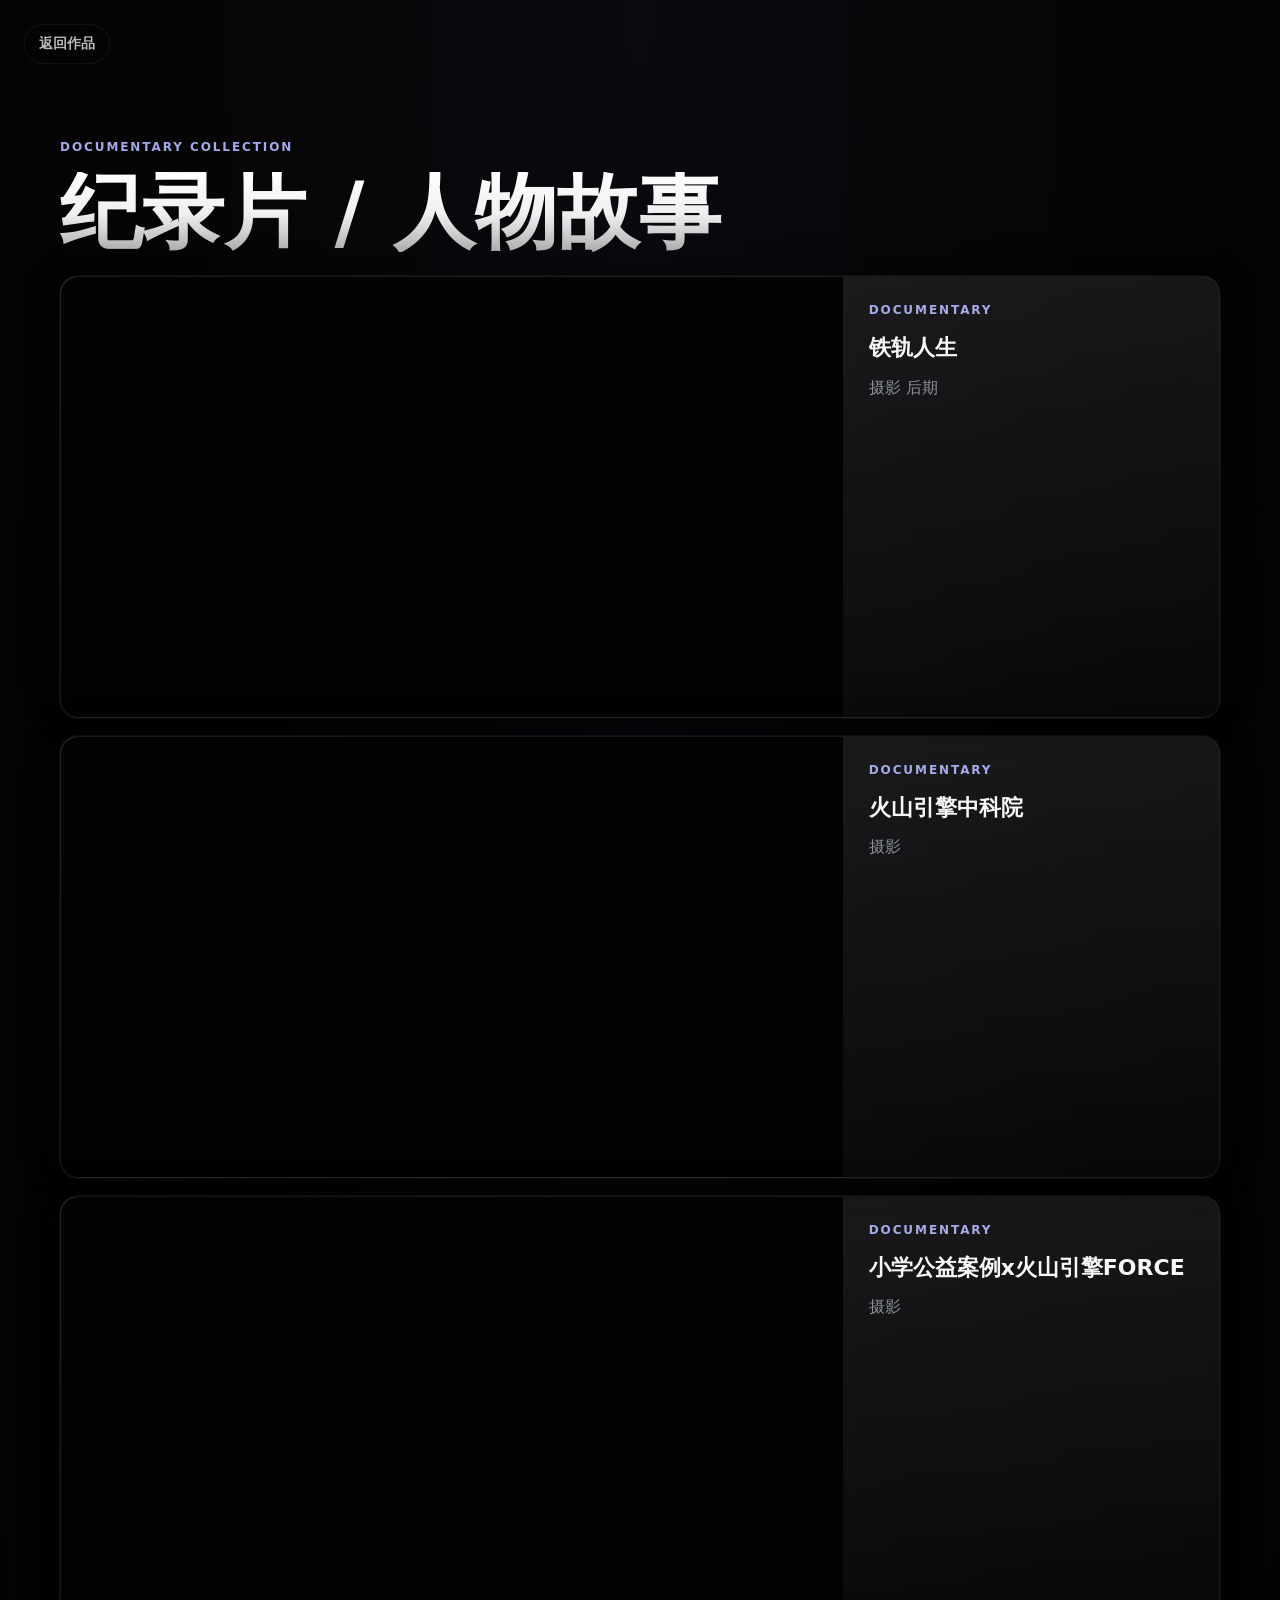
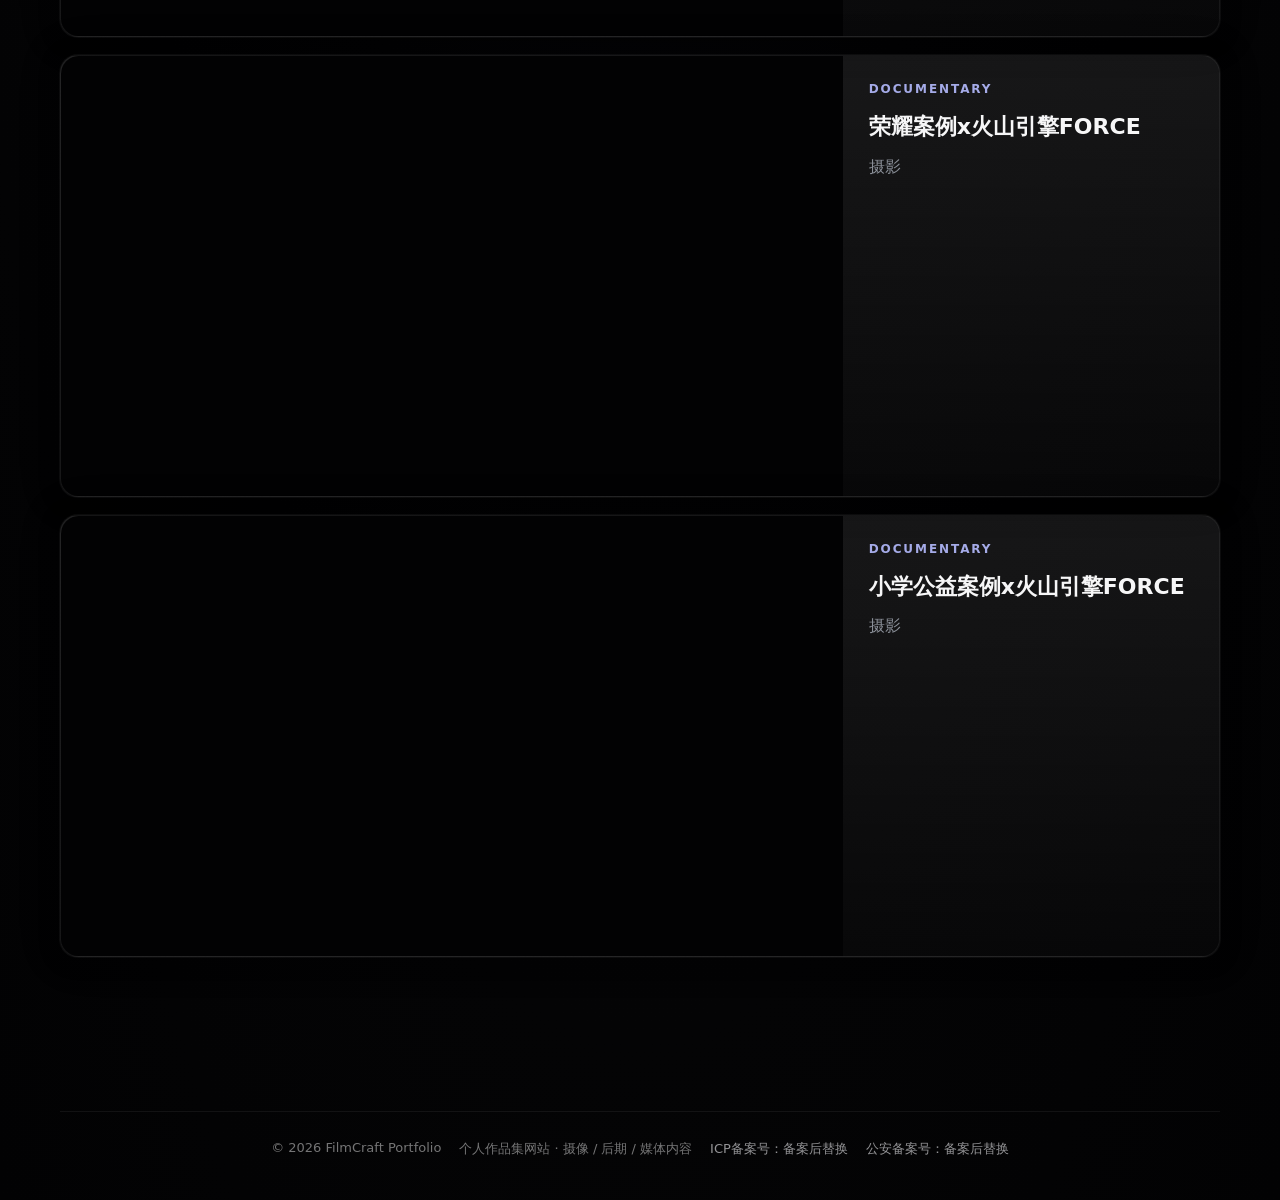
==== commit 0a30004c: "Update portfolio content and resume" ====
--- a/projects/documentary.html
+++ b/projects/documentary.html
@@ -4,7 +4,7 @@
     <meta charset="UTF-8" />
     <meta name="viewport" content="width=device-width, initial-scale=1.0" />
     <title>纪录片 / 人物故事 | FilmCraft Portfolio</title>
-    <link rel="stylesheet" href="../styles.css?v=20260526212500" />
+    <link rel="stylesheet" href="../styles.css?v=20260527111000" />
   </head>
   <body>
     <main class="project-page" data-collection-index="1">
@@ -21,7 +21,7 @@
       <a href="https://beian.miit.gov.cn/" target="_blank" rel="noopener">ICP备案号：备案后替换</a>
       <a href="https://beian.mps.gov.cn/" target="_blank" rel="noopener">公安备案号：备案后替换</a>
     </footer>
-  <script src="../portfolio-content.js?v=20260526223000"></script>
-    <script src="../script.js?v=20260526212500"></script>
+  <script src="../portfolio-content.js?v=20260527103000"></script>
+    <script src="../script.js?v=20260527112000"></script>
   </body>
 </html>
--- a/styles.css
+++ b/styles.css
@@ -357,6 +357,19 @@
   font-weight: 700;
 }
 
+.profile-meta a {
+  color: rgba(190, 196, 255, 0.94);
+  font-weight: 700;
+  text-decoration: none;
+  transition: color 200ms var(--ease), text-shadow 200ms var(--ease);
+}
+
+.profile-meta a:hover,
+.profile-meta a:focus-visible {
+  color: #fff;
+  text-shadow: 0 0 20px rgba(94, 106, 210, 0.48);
+}
+
 .profile-meta span + span {
   border-top: 1px solid rgba(255, 255, 255, 0.045);
 }
@@ -531,6 +544,107 @@
   font-size: clamp(18px, 3vw, 28px);
   line-height: 1.55;
   text-align: center;
+}
+
+.portfolio-share {
+  width: min(760px, calc(100% - 32px));
+  margin: 28px auto 0;
+  padding: 18px;
+  display: grid;
+  grid-template-columns: minmax(0, 1fr) auto;
+  gap: 18px;
+  align-items: center;
+  border: 1px solid rgba(255, 255, 255, 0.08);
+  border-radius: 18px;
+  background:
+    radial-gradient(circle at 85% 20%, rgba(94, 106, 210, 0.18), transparent 34%),
+    linear-gradient(135deg, rgba(255, 255, 255, 0.085), rgba(255, 255, 255, 0.025));
+  box-shadow:
+    0 0 0 1px rgba(255, 255, 255, 0.04),
+    0 18px 60px rgba(0, 0, 0, 0.32);
+}
+
+.portfolio-share-copy {
+  text-align: left;
+}
+
+.share-kicker {
+  display: inline-flex;
+  margin-bottom: 8px;
+  color: rgba(170, 177, 255, 0.92);
+  font-family: var(--mono);
+  font-size: 11px;
+  letter-spacing: 0.12em;
+  text-transform: uppercase;
+}
+
+.portfolio-share h3 {
+  margin: 0 0 6px;
+  color: var(--text);
+  font-size: 22px;
+  line-height: 1.2;
+}
+
+.portfolio-share-copy p {
+  margin: 0 0 14px;
+  color: var(--muted);
+  font-size: 14px;
+  line-height: 1.7;
+  text-align: left;
+}
+
+.portfolio-share-copy strong {
+  color: var(--text);
+}
+
+.share-link {
+  display: inline-flex;
+  align-items: center;
+  min-height: 38px;
+  padding: 0 16px;
+  border-radius: 10px;
+  color: #fff;
+  font-size: 14px;
+  font-weight: 700;
+  text-decoration: none;
+  background: linear-gradient(135deg, var(--accent), var(--accent-strong));
+  box-shadow:
+    0 0 0 1px rgba(94, 106, 210, 0.45),
+    0 10px 28px rgba(94, 106, 210, 0.28),
+    inset 0 1px 0 rgba(255, 255, 255, 0.2);
+  transition: transform 220ms var(--ease), box-shadow 220ms var(--ease);
+}
+
+.share-link:hover,
+.share-link:focus-visible {
+  transform: translateY(-2px);
+  box-shadow:
+    0 0 0 1px rgba(104, 114, 217, 0.7),
+    0 14px 34px rgba(94, 106, 210, 0.36),
+    inset 0 1px 0 rgba(255, 255, 255, 0.24);
+}
+
+.code-qr {
+  width: 132px;
+  aspect-ratio: 1;
+  padding: 8px;
+  display: grid;
+  grid-template-columns: repeat(var(--qr-size, 37), 1fr);
+  grid-auto-rows: 1fr;
+  gap: 0;
+  border-radius: 12px;
+  background: #fff;
+  box-shadow:
+    0 0 0 1px rgba(255, 255, 255, 0.15),
+    0 12px 40px rgba(0, 0, 0, 0.38);
+}
+
+.code-qr span {
+  background: transparent;
+}
+
+.code-qr span.is-dark {
+  background: #020203;
 }
 
 .section-heading {
@@ -2192,6 +2306,22 @@
     text-align: left;
   }
 
+  .portfolio-share {
+    width: min(100%, calc(100vw - 28px));
+    grid-template-columns: 1fr;
+    justify-items: start;
+    padding: 16px;
+  }
+
+  .portfolio-share h3 {
+    font-size: 20px;
+  }
+
+  .code-qr {
+    width: 120px;
+    justify-self: start;
+  }
+
   .footer {
     display: grid;
     gap: 8px;
